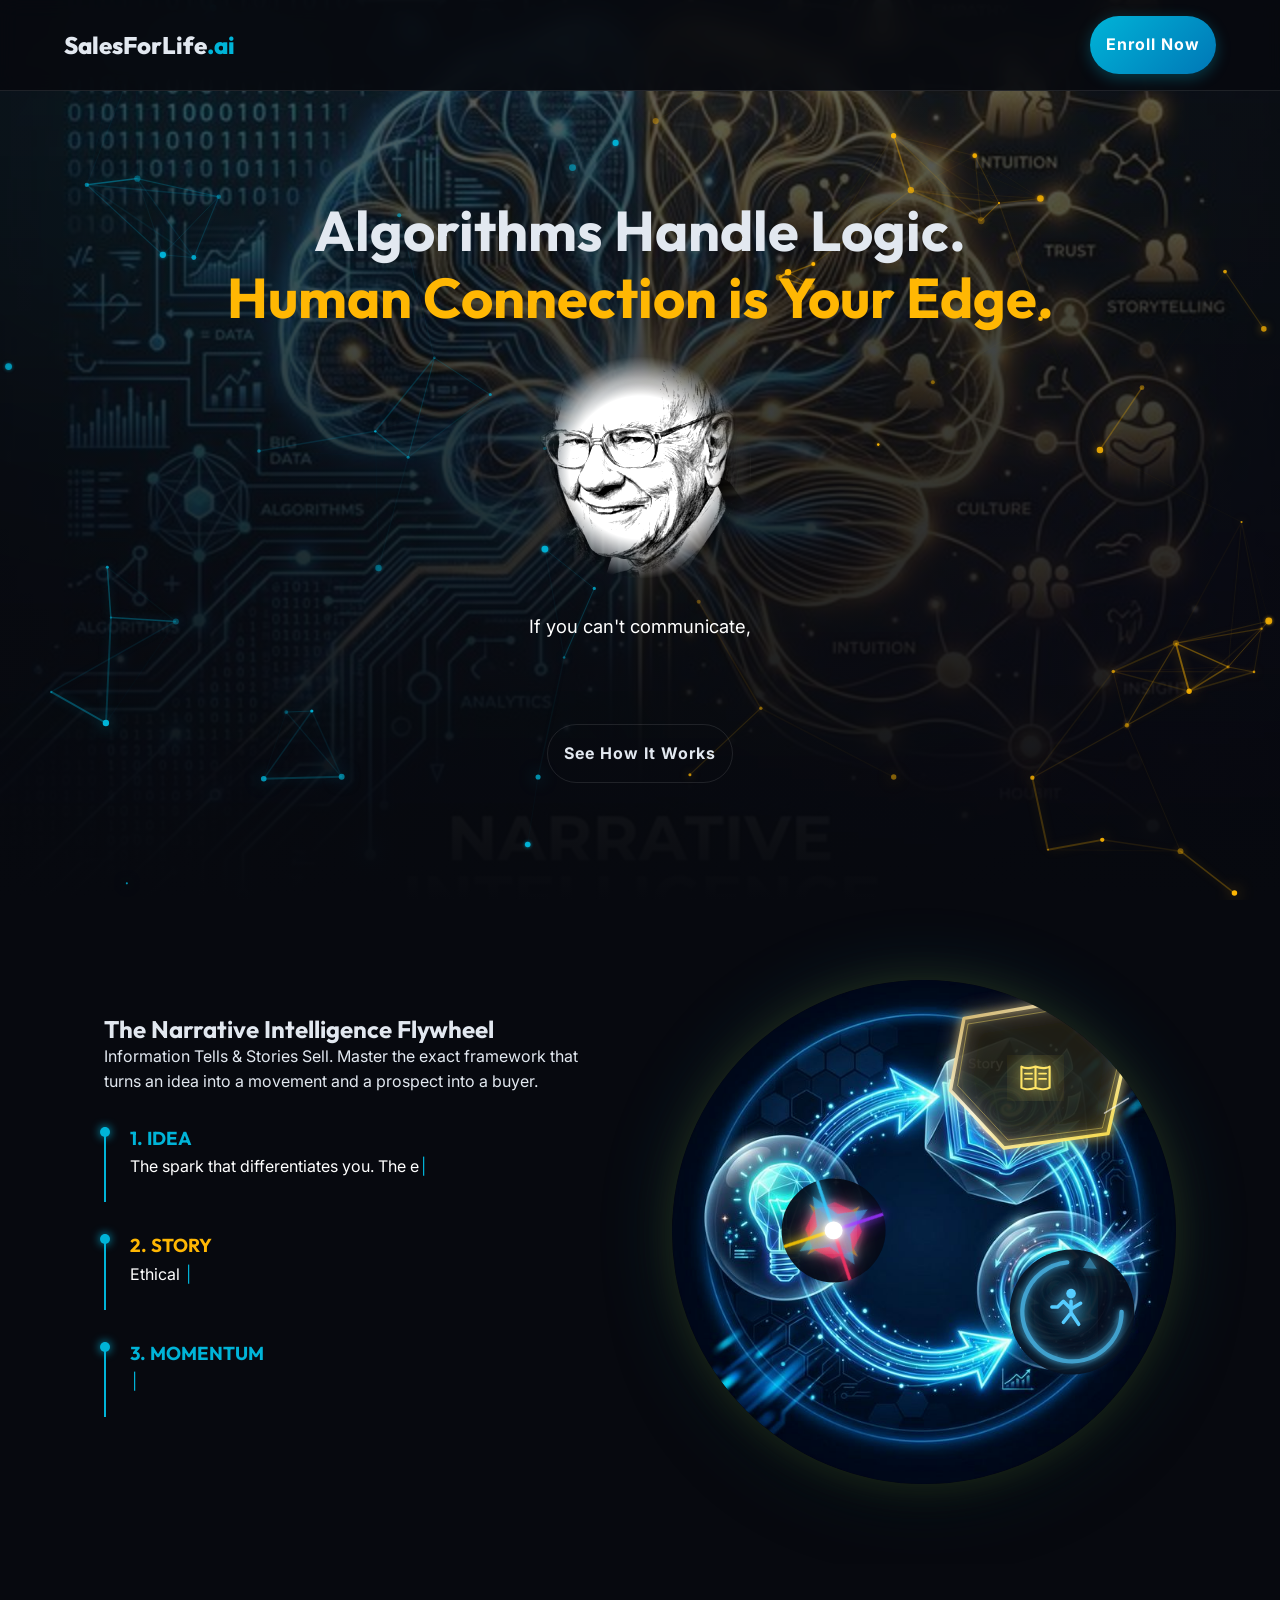
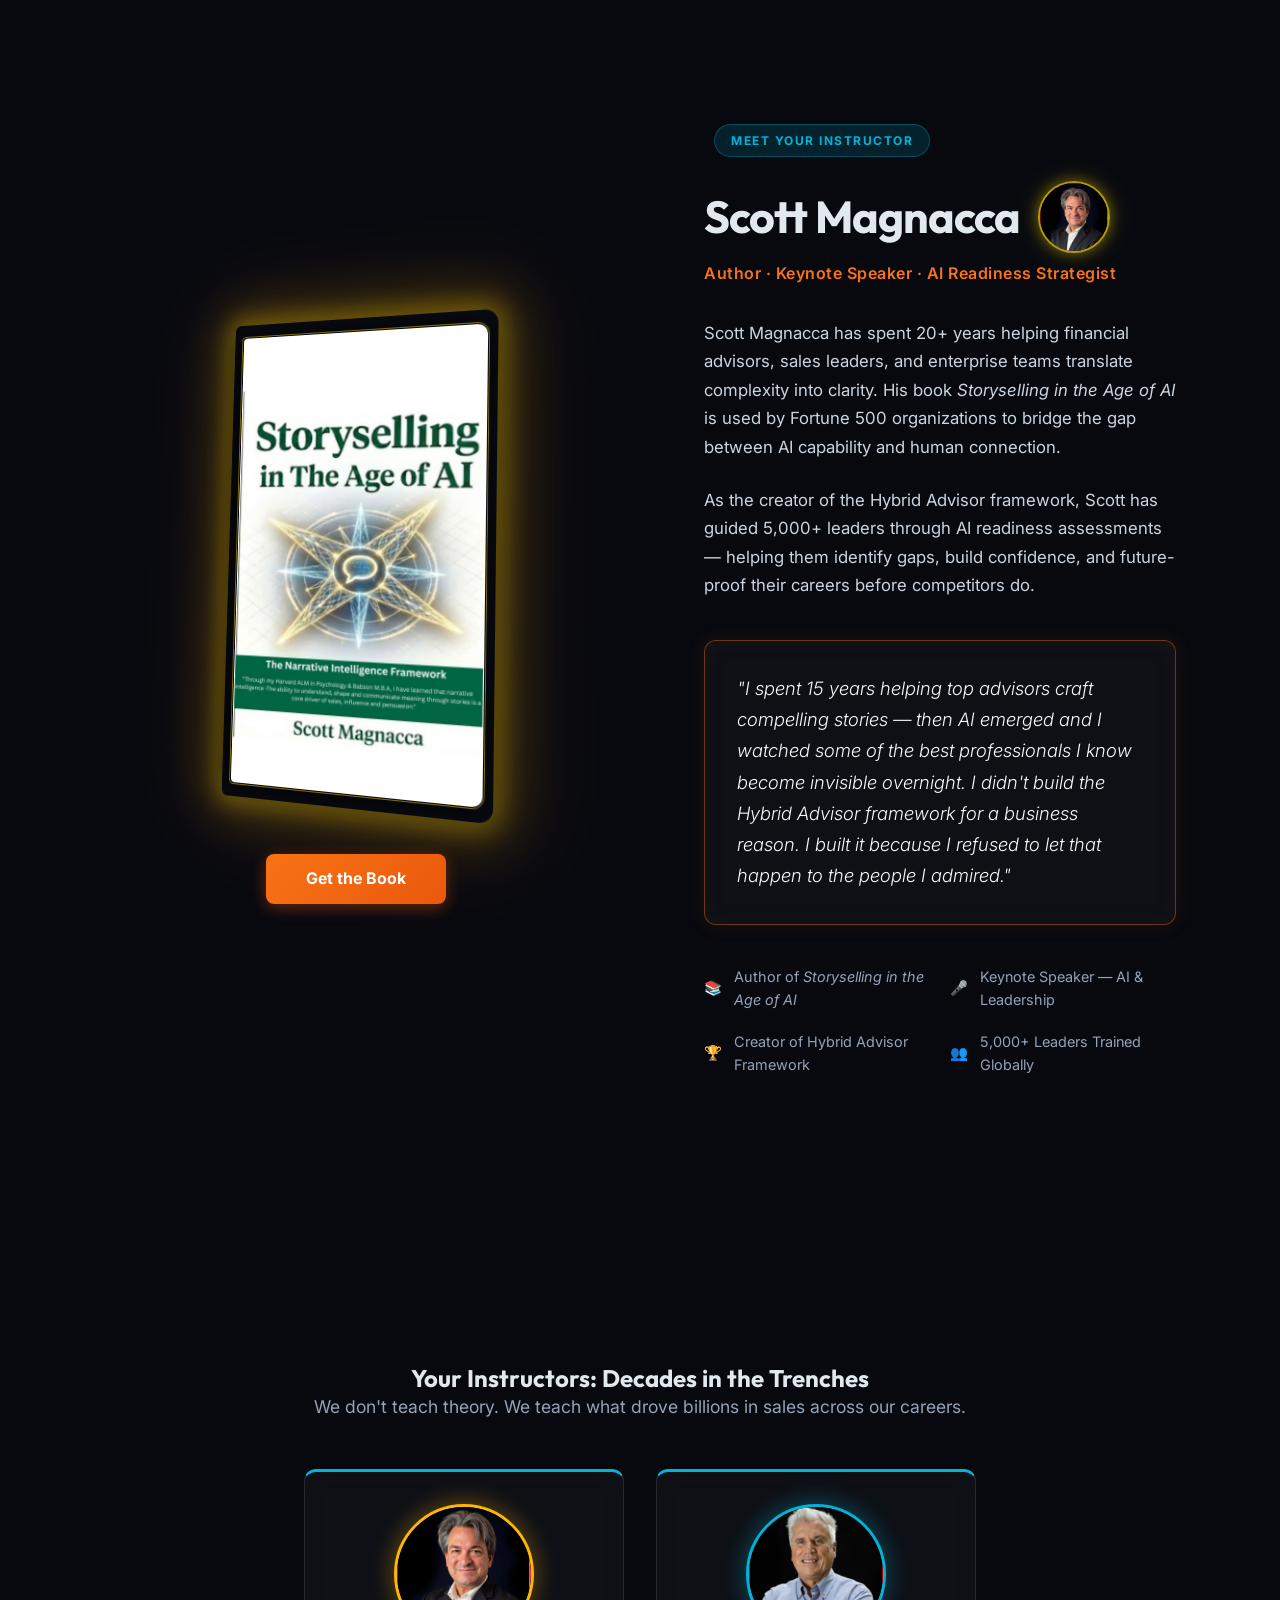
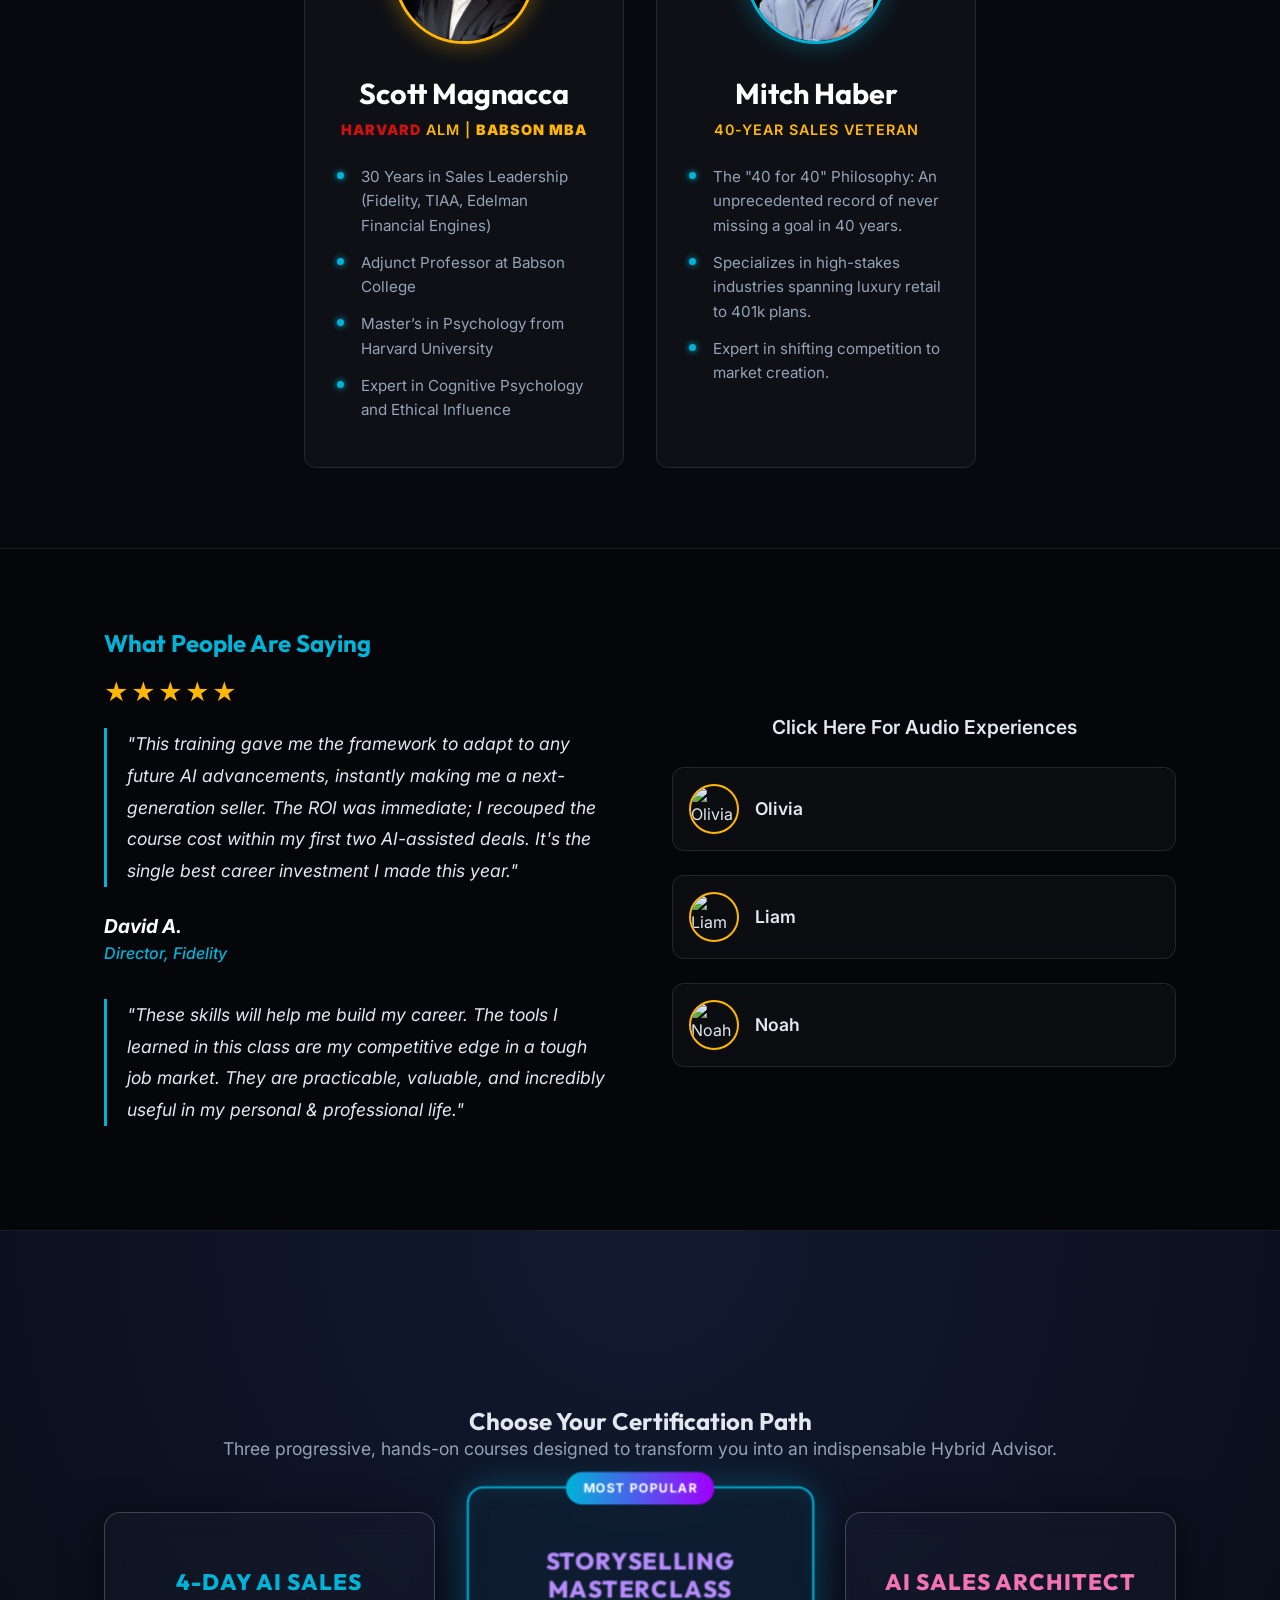
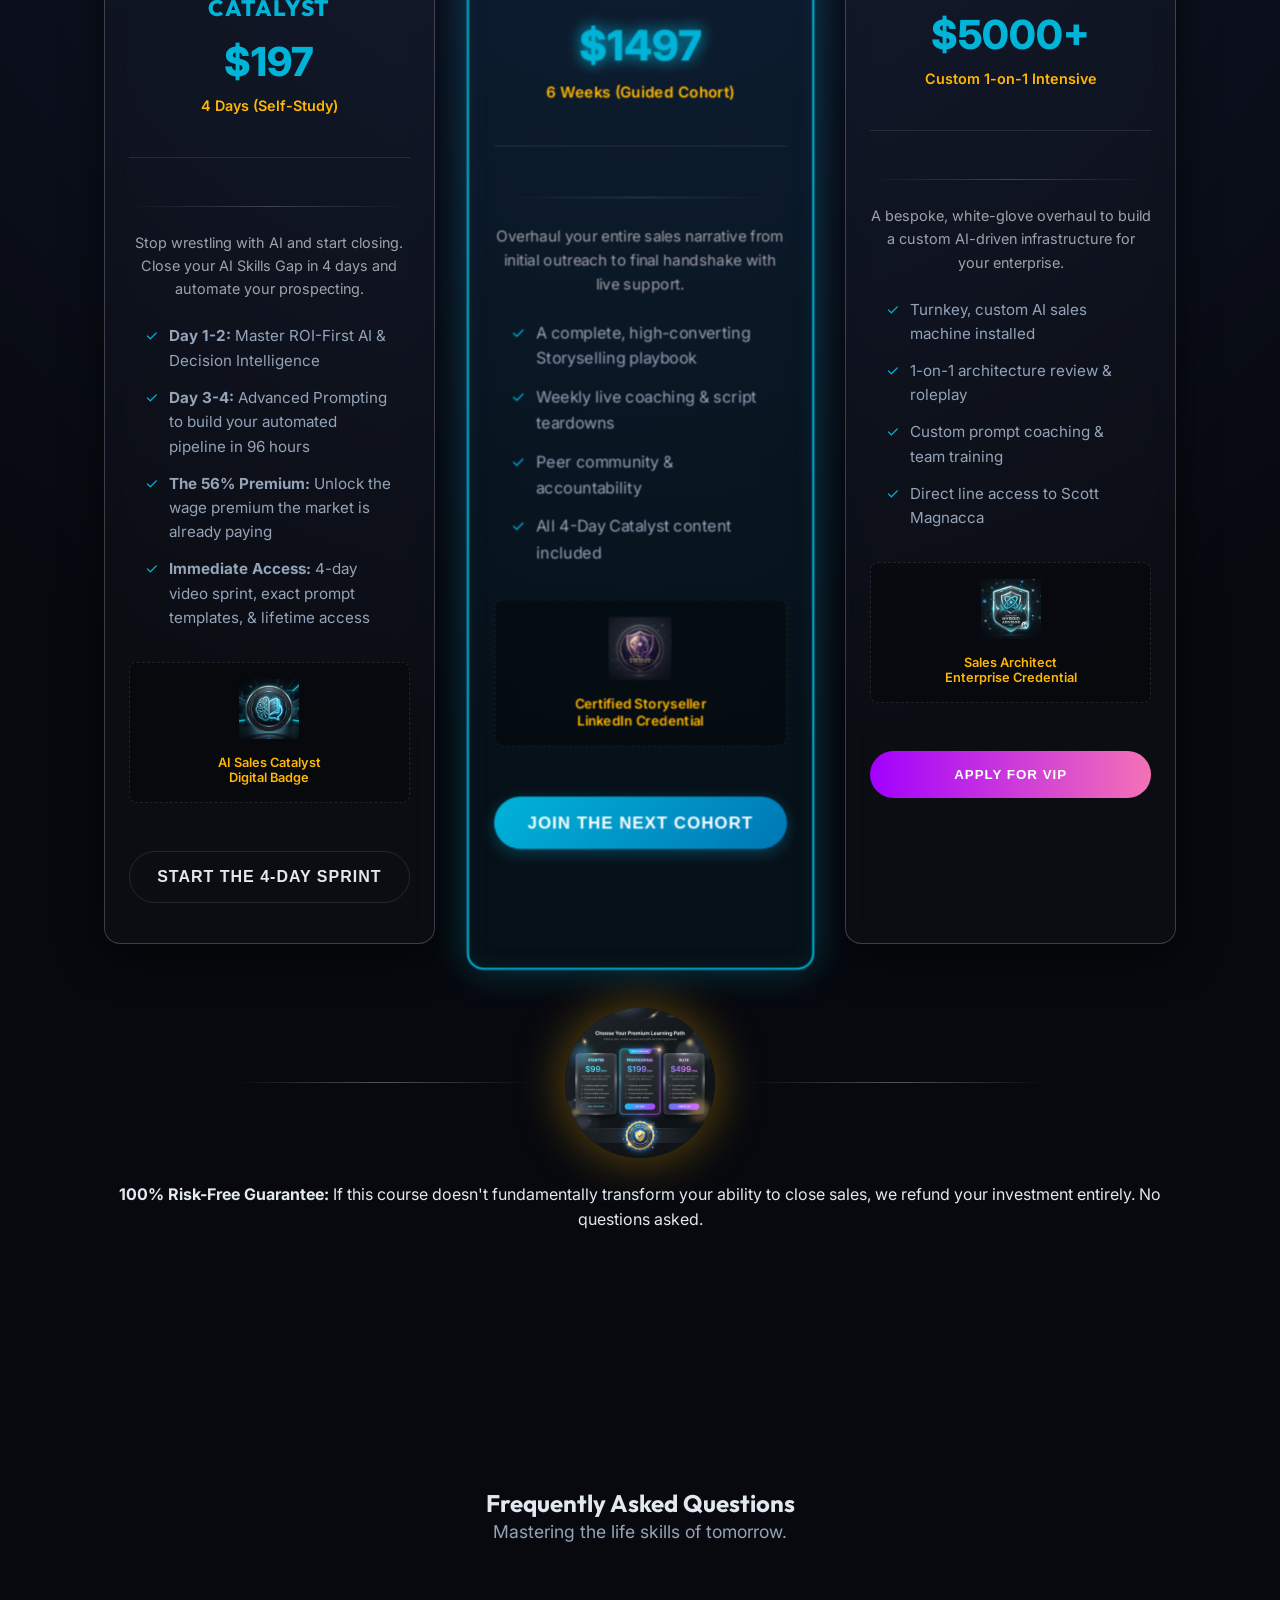
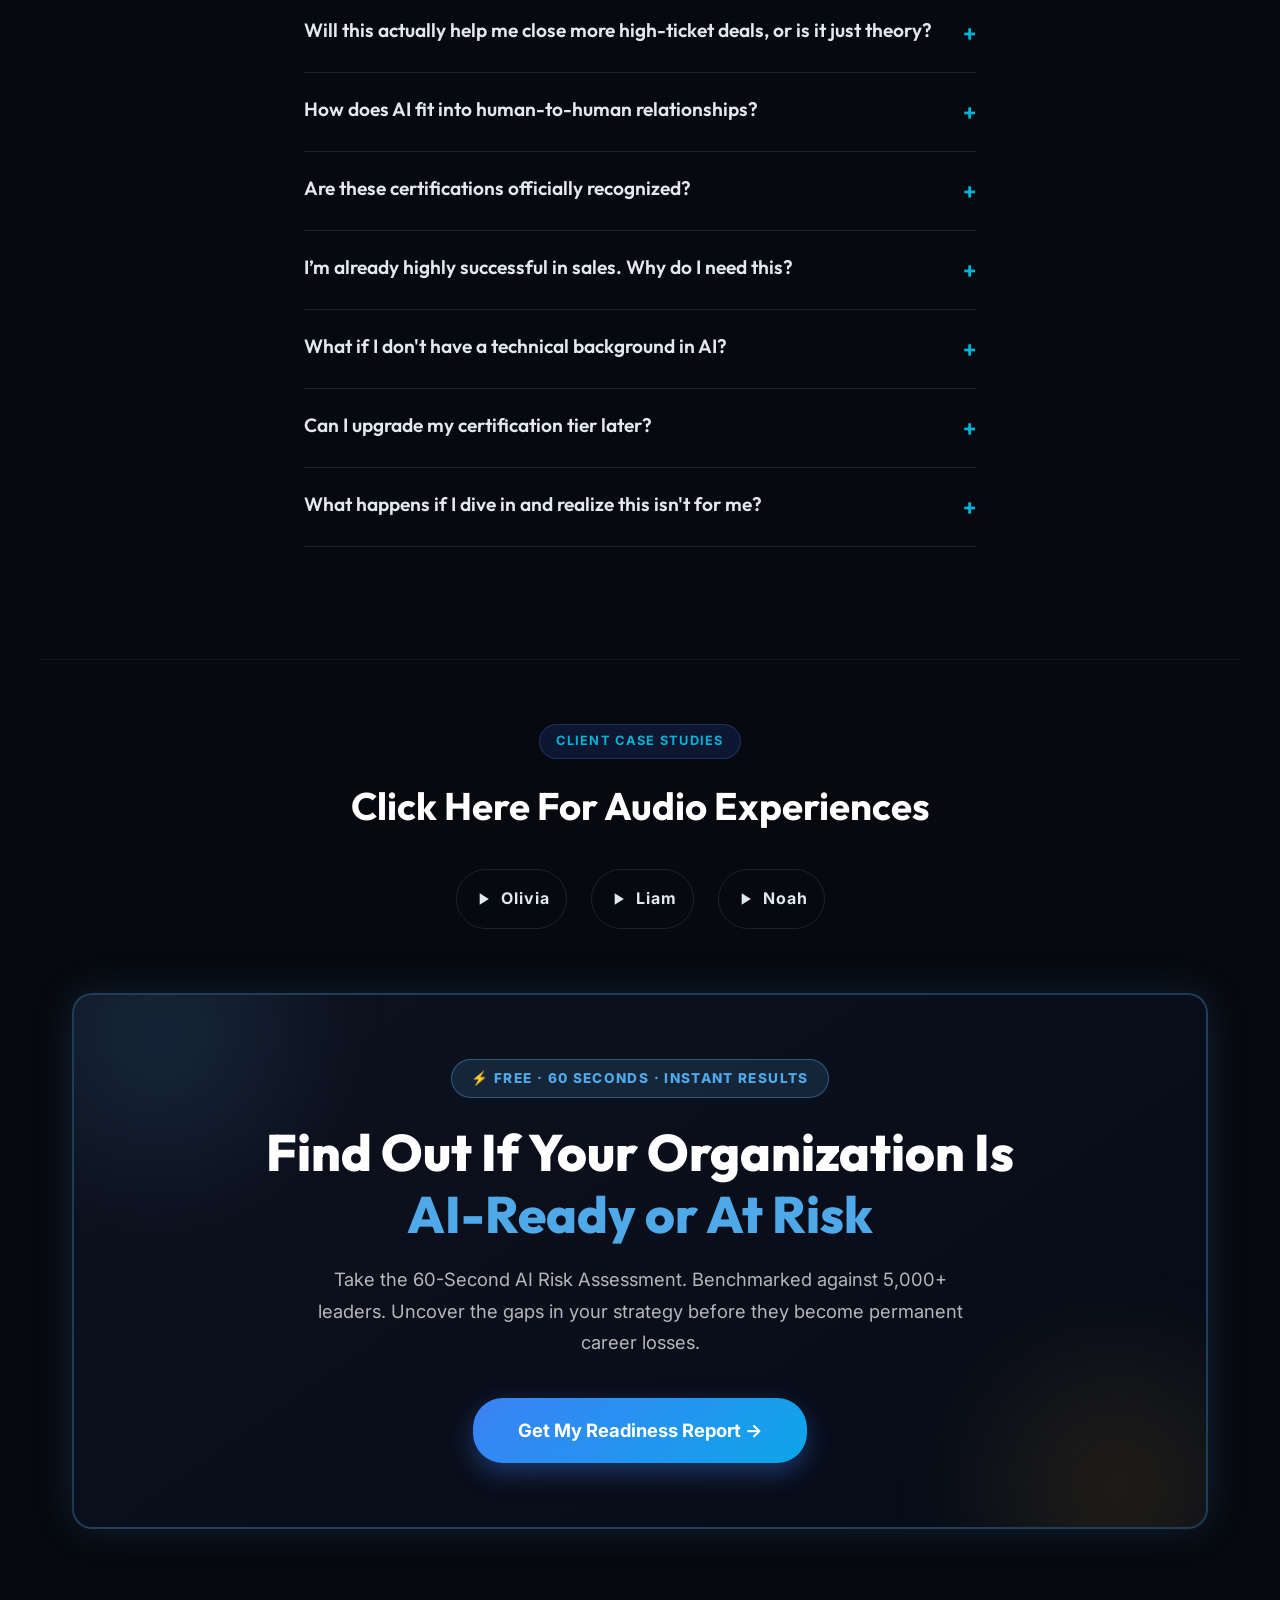
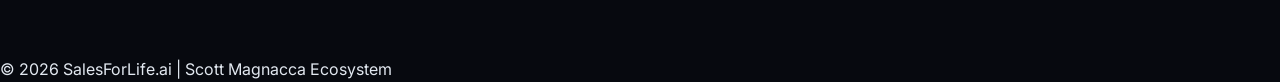
==== index.html @ 189f3737 "Added audio experiences section and quiz CTA" ====
<!DOCTYPE html>
<html lang="en">
<head>
    <meta charset="UTF-8">
    <meta name="viewport" content="width=device-width, initial-scale=1.0">
    <title>SalesForLife.ai | Master Narrative Intelligence</title>
    <meta name="description" content="Stop losing prospects to the 'Data Dump.' Use Storyselling and our Narrative Intelligence Framework to bypass skepticism and trigger an automatic 'Yes'.">
    <link rel="preconnect" href="https://fonts.googleapis.com">
    <link rel="preconnect" href="https://fonts.gstatic.com" crossorigin>
    <link href="https://fonts.googleapis.com/css2?family=Inter:wght@300;400;500;600&family=Outfit:wght@400;600;800&display=swap" rel="stylesheet">
    <link rel="stylesheet" href="styles.css">
    <script src="script.js" defer></script>
</head>
<body>

    <!-- Ambient Animated Background Effects -->
    <div class="bg-effects">
        <div class="glow-orb orb-1"></div>
        <div class="glow-orb orb-2"></div>
        <div class="glow-orb orb-3"></div>
    </div>

    <nav class="navbar">
        <div class="logo">SalesForLife<span>.ai</span></div>
        <a href="#pathways" class="btn-primary oval">Enroll Now</a>
    </nav>

    <!-- SECTION 1: WHY THIS MATTERS TO YOU NOW -->
    <header class="hero section-reveal" id="why-now">
        <div class="hero-bg">
            <img src="assets/hero.png" alt="Data vs Human Connection">
            <canvas id="hero-network-canvas" style="position: absolute; top:0; left:0; width:100%; height:100%; z-index: 1; pointer-events: none;"></canvas>
            <div class="overlay"></div>
        </div>
        <div class="hero-content">
            <h1>Algorithms Handle Logic.<br><span class="highlight">Human Connection is Your Edge.</span></h1>
            
            <div class="buffett-container">
                <img src="assets/buffett1.png" class="buffett-sketch" alt="Warren Buffett Sketch 1">
                <img src="assets/buffett2.png" class="buffett-sketch" alt="Warren Buffett Sketch 2">
                <img src="assets/buffett3.png" class="buffett-sketch" alt="Warren Buffett Sketch 3">
            </div>

            <p id="hero-quote" style="color: #ffffff; min-height: 48px; font-size: 1.15rem; margin-bottom: 1rem; line-height: 1.6;"></p>
            <p class="quote-author" id="hero-author" style="color: var(--accent-blue); min-height: 24px; font-weight: 600;"></p>
            <a href="#transformation" class="btn-secondary oval">See How It Works</a>
        </div>
    </header>

    <!-- SECTION 2: HOW IT TRANSFORMS YOUR LIFE -->
    <section id="transformation" class="transformation section-reveal">
        <div class="container split">
            <div class="text-content">
                <h2>The Narrative Intelligence Flywheel</h2>
                <p>Information Tells & Stories Sell. Master the exact framework that turns an idea into a movement and a prospect into a buyer.</p>
                <div class="flywheel-steps">
                    <div class="step">
                        <h3 style="color: var(--accent-blue);">1. IDEA</h3>
                        <p class="typewriter-text" data-text="The spark that differentiates you. The emotional bridge between you and the market." style="color: #fff; min-height: 48px;"></p>
                    </div>
                    <div class="step">
                        <h3 style="color: var(--accent-gold);">2. STORY</h3>
                        <p class="typewriter-text" data-text="Ethical influence and storyselling. This is where psychology meets conversion." style="color: #fff; min-height: 48px;"></p>
                    </div>
                    <div class="step">
                        <h3 style="color: var(--accent-blue);">3. MOMENTUM</h3>
                        <p class="typewriter-text" data-text="The compounding effect. AI accelerates your learning to scale across your organization." style="color: #fff; min-height: 48px;"></p>
                    </div>
                </div>
            </div>
            <div class="image-content">
                <!-- Animated flywheel: gold shimmer + slow clockwise rotation -->
                <div class="flywheel-wrap">
                  <div class="flywheel-spin">
                    <img src="assets/flywheel.png" alt="The Flywheel Concept">
                    <svg class="flywheel-svg-overlay"
                         viewBox="0 0 630 630"
                         xmlns="http://www.w3.org/2000/svg">
                      <defs>
                        <filter id="fwGlowSoft" x="-50%" y="-50%" width="200%" height="200%">
                          <feGaussianBlur in="SourceGraphic" stdDeviation="5"  result="b1"/>
                          <feGaussianBlur in="SourceGraphic" stdDeviation="12" result="b2"/>
                          <feMerge><feMergeNode in="b2"/><feMergeNode in="b1"/><feMergeNode in="SourceGraphic"/></feMerge>
                        </filter>
                        <filter id="fwGlowHard" x="-80%" y="-80%" width="260%" height="260%">
                          <feGaussianBlur in="SourceGraphic" stdDeviation="3"  result="b1"/>
                          <feGaussianBlur in="SourceGraphic" stdDeviation="9"  result="b2"/>
                          <feGaussianBlur in="SourceGraphic" stdDeviation="18" result="b3"/>
                          <feMerge><feMergeNode in="b3"/><feMergeNode in="b2"/><feMergeNode in="b1"/><feMergeNode in="SourceGraphic"/></feMerge>
                        </filter>
                        <linearGradient id="fwGold" gradientUnits="userSpaceOnUse"
                                        x1="0" y1="315" x2="630" y2="315">
                          <stop offset="0%"   stop-color="#b8860b"/>
                          <stop offset="35%"  stop-color="#ffd700"/>
                          <stop offset="65%"  stop-color="#fff8dc"/>
                          <stop offset="100%" stop-color="#b8860b"/>
                          <animateTransform attributeName="gradientTransform"
                            type="rotate" from="0 315 315" to="360 315 315"
                            dur="4s" repeatCount="indefinite"/>
                        </linearGradient>
                        <filter id="fwBlueGlow" x="-60%" y="-60%" width="220%" height="220%">
                          <feGaussianBlur in="SourceGraphic" stdDeviation="4"  result="b1"/>
                          <feGaussianBlur in="SourceGraphic" stdDeviation="10" result="b2"/>
                          <feMerge><feMergeNode in="b2"/><feMergeNode in="b1"/><feMergeNode in="SourceGraphic"/></feMerge>
                        </filter>
                      </defs>

                      <!-- BLOCK EXISTING LIGHTBULB -->
                      <circle cx="202" cy="313" r="65" fill="#060b18" opacity="0.95"/>
                      
                      <!-- MULTI COLORED RADIATING STARBURST -->
                      <g transform="translate(202, 313)">
                        <g filter="url(#fwGlowSoft)">
                          <animateTransform attributeName="transform" type="rotate" from="0" to="360" dur="20s" repeatCount="indefinite"/>
                          <!-- Core burst -->
                          <polygon points="0,-45 10,-10 45,0 10,10 0,45 -10,10 -45,0 -10,-10" fill="url(#fwGold)" opacity="0.8"/>
                          <polygon points="0,-35 25,-25 35,0 25,25 0,35 -25,25 -35,0 -25,-25" fill="#ff3366" opacity="0.6"/>
                          <polygon points="0,-50 15,-15 50,0 15,15 0,50 -15,15 -50,0 -15,-15" fill="#33ccff" opacity="0.5">
                              <animateTransform attributeName="transform" type="rotate" from="360" to="0" dur="12s" repeatCount="indefinite"/>
                          </polygon>
                        </g>
                        <!-- Radiating Rays -->
                        <g opacity="0.9">
                          <animateTransform attributeName="transform" type="rotate" from="360" to="0" dur="15s" repeatCount="indefinite"/>
                          <line x1="0" y1="0" x2="0" y2="-65" stroke="#ff3366" stroke-width="4" filter="url(#fwGlowSoft)"/>
                          <line x1="0" y1="0" x2="46" y2="-46" stroke="#33ccff" stroke-width="4" filter="url(#fwGlowSoft)"/>
                          <line x1="0" y1="0" x2="65" y2="0" stroke="#ffcc00" stroke-width="4" filter="url(#fwGlowSoft)"/>
                          <line x1="0" y1="0" x2="46" y2="46" stroke="#9933ff" stroke-width="4" filter="url(#fwGlowSoft)"/>
                          <line x1="0" y1="0" x2="0" y2="65" stroke="#33ff99" stroke-width="4" filter="url(#fwGlowSoft)"/>
                          <line x1="0" y1="0" x2="-46" y2="46" stroke="#ff3366" stroke-width="4" filter="url(#fwGlowSoft)"/>
                          <line x1="0" y1="0" x2="-65" y2="0" stroke="#33ccff" stroke-width="4" filter="url(#fwGlowSoft)"/>
                          <line x1="0" y1="0" x2="-46" y2="-46" stroke="#ffcc00" stroke-width="4" filter="url(#fwGlowSoft)"/>
                        </g>
                        <circle cx="0" cy="0" r="10" fill="#ffffff" filter="url(#fwGlowHard)">
                          <animate attributeName="r" values="8;13;8" dur="2s" repeatCount="indefinite"/>
                        </circle>
                      </g>

                      <!-- STORY BOOK BORDER: crystal polygon top-right -->
                      <!-- Dark fill to cover STORY text from underlying PNG -->
                      <polygon points="365,48 500,25 568,90 545,192 415,210 348,138"
                               fill="#060b18" opacity="0.90"/>
                      <polygon points="365,48 500,25 568,90 545,192 415,210 348,138"
                               fill="rgba(255,200,0,0.04)"
                               stroke="url(#fwGold)" stroke-width="3" stroke-linejoin="round"
                               filter="url(#fwGlowSoft)">
                        <animate attributeName="opacity"      values="0.5;1;0.5"  dur="4s" repeatCount="indefinite" begin="0.8s"/>
                        <animate attributeName="stroke-width" values="2;4.5;2"    dur="4s" repeatCount="indefinite" begin="0.8s"/>
                      </polygon>
                      
                      <!-- SVG OPEN BOOK IN STORY NODE -->
                      <g transform="translate(428, 95) scale(2.2)" filter="url(#fwGlowSoft)">
                          <path d="M4 6 L4 18 C4 18 7 20 12 18 L12 6 C12 6 7 8 4 6 Z M12 6 L12 18 C12 18 17 20 20 18 L20 6 C20 6 17 8 12 6 Z" fill="none" stroke="#ffe566" stroke-width="1.2" stroke-linecap="round" stroke-linejoin="round"/>
                          <line x1="6" y1="10" x2="10" y2="10" stroke="#ffe566" stroke-width="1" stroke-linecap="round"/>
                          <line x1="6" y1="13" x2="10" y2="13" stroke="#ffe566" stroke-width="1" stroke-linecap="round"/>
                          <line x1="14" y1="10" x2="18" y2="10" stroke="#ffe566" stroke-width="1" stroke-linecap="round"/>
                          <line x1="14" y1="13" x2="18" y2="13" stroke="#ffe566" stroke-width="1" stroke-linecap="round"/>
                      </g>
                      <polygon points="370,55 495,35 560,95 538,185 420,200 357,132"
                               fill="none" stroke="#ffe566" stroke-width="1" opacity="0.5">
                        <animate attributeName="opacity" values="0.2;0.7;0.2" dur="3.8s" repeatCount="indefinite"/>
                      </polygon>
                      <polygon points="365,48 500,25 568,90 545,192 415,210 348,138"
                               fill="none" stroke="white" stroke-width="2"
                               stroke-dasharray="35 700" stroke-linecap="round" opacity="0.6">
                        <animateTransform attributeName="transform"
                          type="rotate" from="0 458 118" to="360 458 118"
                          dur="6s" repeatCount="indefinite"/>
                      </polygon>

                      <!-- MOMENTUM — single clockwise arc building over 3s -->
                      <!-- Cover existing 3 blue arrows on PNG -->
                      <circle cx="500" cy="415" r="78" fill="#060b18" opacity="0.93"/>
                      
                      <!-- SVG RUNNER -->
                      <g transform="translate(470, 380) scale(2.4)" filter="url(#fwBlueGlow)">
                          <circle cx="12" cy="5" r="2.5" fill="#55ccff" />
                          <path d="M 12 9 L 12 15 L 8 20 M 12 15 L 16 21 M 8 9 L 12 13 L 17 10 M 8 9 L 5 12 L 2 12" fill="none" stroke="#55ccff" stroke-width="1.8" stroke-linecap="round" stroke-linejoin="round"/>
                      </g>
                      <!-- Building arc: 300° clockwise from 3 o'clock, repeats -->
                      <path d="M 562,415 A 62,62 0 1 1 531,361"
                            fill="none" stroke="#4fc3f7" stroke-width="5.5"
                            stroke-linecap="round" stroke-dasharray="325 325"
                            filter="url(#fwBlueGlow)">
                        <animate attributeName="stroke-dashoffset"
                          values="325;0" dur="3s" calcMode="linear" repeatCount="indefinite"/>
                        <animate attributeName="opacity"
                          values="0.8;1;0.8;0" keyTimes="0;0.5;0.9;1"
                          dur="3s" repeatCount="indefinite"/>
                      </path>
                      <!-- Arrowhead at end of arc — appears as arc completes -->
                      <polygon points="531,361 514,360 522,347" fill="#4fc3f7" filter="url(#fwBlueGlow)">
                        <animate attributeName="opacity"
                          values="0;0;0.95;0" keyTimes="0;0.82;0.92;1"
                          dur="3s" repeatCount="indefinite"/>
                      </polygon>
                    </svg>
                  </div>
                </div>
            </div>
        </div>
    </section>

    <!-- FEATURED BOOK / MEET THE CREATOR SECTION -->
    <section id="featured-book" class="featured-book section-reveal" style="background-color: var(--bg-dark); padding: 5rem 0;">
        <div class="container split" style="align-items: center;">
            
            <div class="book-image-container text-center" style="position: relative; max-width: 400px; margin: 0 auto;">
                <!-- 3D Book presentation with gold shimmer glow -->
                <div class="book-3d-scene">
                  <div class="book-3d-wrap">
                    <img src="assets/book.png" alt="Storyselling in the Age of AI Book Cover" class="book-cover-3d">
                  </div>
                </div>
                <a href="#pathways" class="btn-primary" style="position: relative; z-index: 2; background: linear-gradient(135deg, #f97316 0%, #ea580c 100%); border:none; padding: 12px 40px; border-radius: 8px; margin-top: 2rem; display: inline-block; font-weight: bold; box-shadow: 0 4px 15px rgba(234, 88, 12, 0.4);">Get the Book</a>
            </div>
            
            <div class="book-content" style="padding-left: 2rem;">
                <!-- Badge + headshot inline -->
                <div style="display:flex; align-items:center; gap:14px; flex-wrap:wrap;">
                    <span class="badge" style="background: rgba(0, 180, 216, 0.15); color: var(--accent-blue); padding: 6px 16px; border-radius: 20px; font-size: 0.75rem; font-weight: bold; text-transform: uppercase; letter-spacing: 1.5px; border: 1px solid rgba(0, 180, 216, 0.3);">Meet Your Instructor</span>
                </div>
                <!-- Name + headshot inline -->
                <div style="display:flex; align-items:center; gap:18px; margin-top:1.5rem; margin-bottom:0.5rem;">
                    <h2 style="font-size: 2.8rem; margin:0; letter-spacing: -1px;">Scott Magnacca</h2>
                    <img src="assets/scott.png" alt="Scott Magnacca" class="instructor-avatar-md">
                </div>
                <p style="color: #f97316; font-weight: 600; font-size: 1rem; margin-bottom: 2rem; letter-spacing: 0.5px;">Author · Keynote Speaker · AI Readiness Strategist</p>
                
                <p style="font-size: 1.05rem; line-height: 1.7; color: #cbd5e1; margin-bottom: 1.5rem;">Scott Magnacca has spent 20+ years helping financial advisors, sales leaders, and enterprise teams translate complexity into clarity. His book <em>Storyselling in the Age of AI</em> is used by Fortune 500 organizations to bridge the gap between AI capability and human connection.</p>
                <p style="font-size: 1.05rem; line-height: 1.7; color: #cbd5e1; margin-bottom: 2.5rem;">As the creator of the Hybrid Advisor framework, Scott has guided 5,000+ leaders through AI readiness assessments — helping them identify gaps, build confidence, and future-proof their careers before competitors do.</p>
                
                <div class="quote-box glass" style="margin-top: 2rem; border: 1px solid rgba(249, 115, 22, 0.4); box-shadow: inset 0 0 20px rgba(249, 115, 22, 0.05), 0 0 20px rgba(249, 115, 22, 0.1); padding: 2rem; border-radius: 12px; position:relative; overflow:hidden;">
                    <p style="font-style: italic; margin: 0; font-size: 1.15rem; line-height: 1.7; color: #f8fafc; font-weight: 300;">"I spent 15 years helping top advisors craft compelling stories — then AI emerged and I watched some of the best professionals I know become invisible overnight. I didn't build the Hybrid Advisor framework for a business reason. I built it because I refused to let that happen to the people I admired."</p>
                </div>
                
                <div class="instructor-stats" style="display: grid; grid-template-columns: 1fr 1fr; gap: 1.2rem; margin-top: 2.5rem; font-size: 0.9rem; color: #94a3b8;">
                    <div style="display:flex; align-items:center; gap:12px;">📚 <span>Author of <em>Storyselling in the Age of AI</em></span></div>
                    <div style="display:flex; align-items:center; gap:12px;">🎤 <span>Keynote Speaker — AI & Leadership</span></div>
                    <div style="display:flex; align-items:center; gap:12px;">🏆 <span>Creator of Hybrid Advisor Framework</span></div>
                    <div style="display:flex; align-items:center; gap:12px;">👥 <span>5,000+ Leaders Trained Globally</span></div>
                </div>
            </div>
        </div>
    </section>

    <!-- SECTION 3: AUTHORITY & CREDENTIALS -->
    <section id="authority" class="authority section-reveal" style="padding-top: 3rem;">
        <div class="container min-width">
            <h2 class="text-center">Your Instructors: Decades in the Trenches</h2>
            <p class="text-center subheadline">We don't teach theory. We teach what drove billions in sales across our careers.</p>
            <div class="bio-grid">
                <div class="bio-card glass hover-float text-center">
                    <img src="assets/scott.png" alt="Scott Magnacca Headshot" class="bio-photo">
                    <div class="bio-header">
                        <h3 class="text-blue">Scott Magnacca</h3>
                        <p class="credential"><span class="harvard-text">Harvard</span> ALM | <span class="babson-text">Babson MBA</span></p>
                    </div>
                    <ul class="bio-details text-left">
                        <li>30 Years in Sales Leadership (Fidelity, TIAA, Edelman Financial Engines)</li>
                        <li>Adjunct Professor at Babson College</li>
                        <li>Master’s in Psychology from Harvard University</li>
                        <li>Expert in Cognitive Psychology and Ethical Influence</li>
                    </ul>
                </div>
                <div class="bio-card glass hover-float text-center">
                    <img src="assets/mitch.png" alt="Mitch Haber Headshot" class="bio-photo" style="border-color: var(--accent-blue); box-shadow: 0 0 25px rgba(0, 180, 216,0.4);">
                    <div class="bio-header">
                        <h3 class="text-blue">Mitch Haber</h3>
                        <p class="credential">40-Year Sales Veteran</p>
                    </div>
                    <ul class="bio-details text-left">
                        <li>The "40 for 40" Philosophy: An unprecedented record of never missing a goal in 40 years.</li>
                        <li>Specializes in high-stakes industries spanning luxury retail to 401k plans.</li>
                        <li>Expert in shifting competition to market creation.</li>
                    </ul>
                </div>
            </div>
            
        </div>
    </section>

    <!-- SECTION 3.5: TESTIMONIALS & AUDIO PROOF -->
    <section id="testimonials" class="testimonials section-reveal" style="background: rgba(0,0,0,0.3); border-top: 1px solid var(--glass-border); border-bottom: 1px solid var(--glass-border);">
        <div class="container split">
            <div class="testimonial-text">
                <h2 class="text-blue" style="margin-bottom: 1rem;">What People Are Saying</h2>
                <div class="star-rating">★★★★★</div>
                <p class="quote">"This training gave me the framework to adapt to any future AI advancements, instantly making me a next-generation seller. The ROI was immediate; I recouped the course cost within my first two AI-assisted deals. It's the single best career investment I made this year."</p>
                <div class="quote-author">
                    <strong>David A.</strong>
                    <span class="text-muted">Director, Fidelity</span>
                </div>
                <p class="quote" style="margin-top: 2rem;">"These skills will help me build my career. The tools I learned in this class are my competitive edge in a tough job market. They are practicable, valuable, and incredibly useful in my personal & professional life."</p>
            </div>
            <div class="audio-testimonials">
                <p class="text-center text-muted mb-2" style="font-size: 1.2rem; font-weight: 600;">Click Here For Audio Experiences</p>
                <div class="audio-grid">
                    <div class="audio-card glass hover-float">
                        <div class="audio-header">
                            <img src="https://i.pravatar.cc/150?img=5" alt="Olivia" class="avatar">
                            <span class="name">Olivia</span>
                        </div>
                        <div class="audio-player">
                            <audio controls>
                                <source src="#" type="audio/mpeg">
                            </audio>
                        </div>
                    </div>
                    <div class="audio-card glass hover-float">
                        <div class="audio-header">
                            <img src="https://i.pravatar.cc/150?img=11" alt="Liam" class="avatar">
                            <span class="name">Liam</span>
                        </div>
                        <div class="audio-player">
                            <audio controls>
                                <source src="#" type="audio/mpeg">
                            </audio>
                        </div>
                    </div>
                    <div class="audio-card glass hover-float">
                        <div class="audio-header">
                            <img src="https://i.pravatar.cc/150?img=3" alt="Noah" class="avatar">
                            <span class="name">Noah</span>
                        </div>
                        <div class="audio-player">
                            <audio controls>
                                <source src="#" type="audio/mpeg">
                            </audio>
                        </div>
                    </div>
                </div>
            </div>
        </div>
    </section>

    <!-- SECTION 4: THE PROGRESSIVE CURRICULUM -->
    <section id="pathways" class="courses section-reveal pricing-container">
        <div class="container">
            <h2 class="text-center">Choose Your Certification Path</h2>
            <p class="text-center subheadline">Three progressive, hands-on courses designed to transform you into an indispensable Hybrid Advisor.</p>
            
            <div class="cards-grid three-columns">
                
                <!-- LEVEL 1 -->
                <div class="card glass pricing-card hover-float">
                    <div class="card-header text-center pt-2">
                        <h3 class="tier-title text-blue">4-DAY AI SALES CATALYST</h3>
                        <p class="price">$197</p>
                        <p class="format text-muted">4 Days (Self-Study)</p>
                    </div>
                    <div class="card-divider"></div>
                    <div class="card-body">
                        <p class="text-center text-sm mb-2">Stop wrestling with AI and start closing. Close your AI Skills Gap in 4 days and automate your prospecting.</p>
                        <ul class="outcomes">
                            <li><strong>Day 1-2:</strong> Master ROI-First AI & Decision Intelligence</li>
                            <li><strong>Day 3-4:</strong> Advanced Prompting to build your automated pipeline in 96 hours</li>
                            <li><strong>The 56% Premium:</strong> Unlock the wage premium the market is already paying</li>
                            <li><strong>Immediate Access:</strong> 4-day video sprint, exact prompt templates, & lifetime access</li>
                        </ul>
                        <div class="cert-box text-center">
                            <img src="assets/badge_narrative.png" class="mini-cert shine-effect" alt="Catalyst Certification">
                            <p>AI Sales Catalyst<br>Digital Badge</p>
                        </div>
                        <button class="btn-secondary enroll-btn full-width oval" data-course="4-Day Catalyst" data-price="197">START THE 4-DAY SPRINT</button>
                    </div>
                </div>

                <!-- LEVEL 2 (FEATURED GLOW) -->
                <div class="card glass pricing-card featured-glow hover-float">
                    <div class="most-popular-badge">MOST POPULAR</div>
                    <div class="card-header text-center pt-2">
                        <h3 class="tier-title text-purple">STORYSELLING MASTERCLASS</h3>
                        <p class="price text-glow">$1497</p>
                        <p class="format text-muted">6 Weeks (Guided Cohort)</p>
                    </div>
                    <div class="card-divider"></div>
                    <div class="card-body">
                        <p class="text-center text-sm mb-2">Overhaul your entire sales narrative from initial outreach to final handshake with live support.</p>
                        <ul class="outcomes">
                            <li>A complete, high-converting Storyselling playbook</li>
                            <li>Weekly live coaching & script teardowns</li>
                            <li>Peer community & accountability</li>
                            <li>All 4-Day Catalyst content included</li>
                        </ul>
                        <div class="cert-box text-center">
                            <img src="assets/badge_storyselling.png" class="mini-cert shine-effect" alt="Storyselling Certification">
                            <p>Certified Storyseller<br>LinkedIn Credential</p>
                        </div>
                        <button class="btn-primary enroll-btn full-width oval" data-course="Storyselling Masterclass" data-price="1497">JOIN THE NEXT COHORT</button>
                    </div>
                </div>

                <!-- LEVEL 3 -->
                <div class="card glass pricing-card hover-float">
                    <div class="card-header text-center pt-2">
                        <h3 class="tier-title text-pink">AI SALES ARCHITECT</h3>
                        <p class="price">$5000+</p>
                        <p class="format text-muted">Custom 1-on-1 Intensive</p>
                    </div>
                    <div class="card-divider"></div>
                    <div class="card-body">
                        <p class="text-center text-sm mb-2">A bespoke, white-glove overhaul to build a custom AI-driven infrastructure for your enterprise.</p>
                        <ul class="outcomes">
                            <li>Turnkey, custom AI sales machine installed</li>
                            <li>1-on-1 architecture review & roleplay</li>
                            <li>Custom prompt coaching & team training</li>
                            <li>Direct line access to Scott Magnacca</li>
                        </ul>
                        <div class="cert-box text-center">
                            <img src="assets/badge_hybrid.png" class="mini-cert shine-effect" alt="Architect Certification">
                            <p>Sales Architect<br>Enterprise Credential</p>
                        </div>
                        <button class="btn-purple enroll-btn full-width oval" data-course="Sales Architect VIP" data-price="5000">APPLY FOR VIP</button>
                    </div>
                </div>
            </div>

            <div class="guarantee-seal-wrapper text-center">
                <div class="horizontal-line"></div>
                <img src="assets/courses.png" class="mega-seal" alt="Money Back Guarantee Seal">
                <div class="horizontal-line"></div>
            </div>
            <p class="text-center mt-2 text-muted"><strong>100% Risk-Free Guarantee:</strong> If this course doesn't fundamentally transform your ability to close sales, we refund your investment entirely. No questions asked.</p>
        </div>
    </section>

    <!-- SECTION 5: FAQ -->
    <section id="faq" class="faq section-reveal">
        <div class="container min-width">
            <h2 class="text-center">Frequently Asked Questions</h2>
            <p class="text-center subheadline" style="margin-bottom: 3rem;">Mastering the life skills of tomorrow.</p>
            <div class="accordion">
                
                <div class="accordion-item">
                    <button class="accordion-header">Will this actually help me close more high-ticket deals, or is it just theory?</button>
                    <div class="accordion-content">
                        <p>This is not academic theory—these are the exact battle-tested frameworks that drove billions in real-world sales. Storyselling and deep relationship-building are the ultimate life skills. When you combine our Narrative Intelligence framework with AI, you stop "pitching" and start connecting, which directly translates into skyrocketing your income and career trajectory.</p>
                    </div>
                </div>
                
                <div class="accordion-item">
                    <button class="accordion-header">How does AI fit into human-to-human relationships?</button>
                    <div class="accordion-content">
                        <p>AI doesn't replace the relationship; it drastically scales your ability to build them. We teach you how to leverage AI to handle the heavy lifting and data analysis, freeing you up to focus purely on human connection and emotional intelligence. Mastering both of these life skills prepares you to capitalize on the exact opportunities your competitors are missing.</p>
                    </div>
                </div>
                
                <div class="accordion-item">
                    <button class="accordion-header">Are these certifications officially recognized?</button>
                    <div class="accordion-content">
                        <p>Yes. Earning your digital credential proves to the marketplace that you have mastered the dual life skills of storytelling and modern AI integration. Displaying this badge on your LinkedIn instantly separates you from legacy sellers, positioning you for elite career advancement and high-net-worth client acquisition.</p>
                    </div>
                </div>
                
                <div class="accordion-item">
                    <button class="accordion-header">I’m already highly successful in sales. Why do I need this?</button>
                    <div class="accordion-content">
                        <p>Because the market is shifting radically. What worked five years ago will not work tomorrow against AI-augmented competitors. Elevating your narrative intelligence isn't just a sales tactic—it is a foundational career-protection strategy. Cultivating these life skills guarantees you remain the indispensable, trusted advisor that wealthy clients consistently seek out.</p>
                    </div>
                </div>
                
                <div class="accordion-item">
                    <button class="accordion-header">What if I don't have a technical background in AI?</button>
                    <div class="accordion-content">
                        <p>You don't need one. We demystify the technology entirely. The true power of this curriculum lies in mastering human-centric life skills—communication, empathy, and influence. AI is simply the backdrop we use to accelerate and amplify your natural ability to connect with buyers.</p>
                    </div>
                </div>
                
                <div class="accordion-item">
                    <button class="accordion-header">Can I upgrade my certification tier later?</button>
                    <div class="accordion-content">
                        <p>Absolutely. We encourage lifelong learning. Many professionals start with the foundational Narrative Playbook to hone their core communication skills, and seamlessly upgrade to our live Hybrid Advisor Mastermind when they are ready to drastically scale their income and master live 1-on-1 strategy.</p>
                    </div>
                </div>
                
                <div class="accordion-item">
                    <button class="accordion-header">What happens if I dive in and realize this isn't for me?</button>
                    <div class="accordion-content">
                        <p>We stand fully behind our curriculum with a 100% Risk-Free Guarantee. We know that mastering Storyselling and AI are critical life skills that will dramatically boost your career path. If you do the work and don't see a fundamental transformation in your ability to build relationships and close deals, we refund your investment immediately.</p>
                    </div>
                </div>

            </div>
        </div>
    </section>

    <!-- AUDIO EXPERIENCES SECTION -->
    <section class="container" style="padding: 4rem 2rem 2rem; text-align: center; border-top: 1px solid rgba(255,255,255,0.05); margin-top: 2rem;">
        <div class="section-badge" style="display:inline-block; background:rgba(59,110,246,0.15); color:var(--accent-blue); padding:0.4rem 1rem; border-radius:20px; font-weight:700; font-size:0.8rem; letter-spacing:0.1em; margin-bottom:1.5rem; border:1px solid rgba(59,110,246,0.3);">
            CLIENT CASE STUDIES
        </div>
        <h2 style="margin-bottom: 2.5rem; color: #fff; font-family: 'Outfit', sans-serif; font-size: clamp(2rem, 3vw, 2.5rem); font-weight: 700;">Click Here For Audio Experiences</h2>
        <div style="display: flex; gap: 1.5rem; justify-content: center; flex-wrap: wrap;">
            <a href="#" class="btn-secondary oval" style="display:flex; align-items:center; gap:0.5rem; padding: 1rem 2.5rem;">
                <svg width="20" height="20" viewBox="0 0 24 24" fill="currentColor"><path d="M8 5v14l11-7z"/></svg> Olivia
            </a>
            <a href="#" class="btn-secondary oval" style="display:flex; align-items:center; gap:0.5rem; padding: 1rem 2.5rem;">
                <svg width="20" height="20" viewBox="0 0 24 24" fill="currentColor"><path d="M8 5v14l11-7z"/></svg> Liam
            </a>
            <a href="#" class="btn-secondary oval" style="display:flex; align-items:center; gap:0.5rem; padding: 1rem 2.5rem;">
                <svg width="20" height="20" viewBox="0 0 24 24" fill="currentColor"><path d="M8 5v14l11-7z"/></svg> Noah
            </a>
        </div>
    </section>

    <!-- EYE-CATCHING QUIZ CTA -->
    <section class="container" style="padding: 2rem 2rem 8rem; text-align: center;">
        <div style="background: linear-gradient(145deg, #0e121e 0%, #060b18 100%); border: 2px solid rgba(79,168,232,0.3); border-radius: 20px; padding: 4rem 2rem; position: relative; overflow: hidden; box-shadow: 0 0 40px rgba(79,168,232,0.15);">
            <!-- Ambient glowing orbs inside CTA -->
            <div style="position:absolute; top:-30%; left:-10%; width:400px; height:400px; background:radial-gradient(circle, rgba(79,168,232,0.15), transparent 70%); border-radius:50%; filter:blur(30px); pointer-events:none;"></div>
            <div style="position:absolute; bottom:-30%; right:-10%; width:400px; height:400px; background:radial-gradient(circle, rgba(230,168,23,0.12), transparent 70%); border-radius:50%; filter:blur(30px); pointer-events:none;"></div>
            
            <div style="position:relative; z-index:2;">
                <div style="display:inline-block; background:rgba(79,168,232,0.15); color:#4fa8e8; padding:0.5rem 1.2rem; border-radius:20px; font-weight:800; font-size:0.85rem; letter-spacing:0.1em; margin-bottom:1.5rem; border:1px solid rgba(79,168,232,0.4);">⚡ FREE · 60 SECONDS · INSTANT RESULTS</div>
                <h2 style="font-family: 'Outfit', sans-serif; font-size: clamp(2.2rem, 4vw, 3.2rem); font-weight: 800; color: #fff; margin-bottom: 1.2rem; line-height: 1.2;">Find Out If Your Organization Is <br><span style="color:#4fa8e8;">AI-Ready or At Risk</span></h2>
                <p style="color: rgba(255,255,255,0.7); font-size: 1.15rem; max-width: 650px; margin: 0 auto 2.5rem; line-height: 1.7;">Take the 60-Second AI Risk Assessment. Benchmarked against 5,000+ leaders. Uncover the gaps in your strategy before they become permanent career losses.</p>
                
                <a href="https://60-second-ai-quiz.netlify.app/" target="_blank" style="display:inline-block; background:linear-gradient(135deg, #3b82f6, #0ea5e9); color:#fff; font-size:1.15rem; font-weight:700; padding:1.1rem 2.8rem; border-radius:30px; text-decoration:none; box-shadow:0 10px 25px rgba(59,130,246,0.35); transition:transform 0.3s ease, box-shadow 0.3s ease;" onmouseover="this.style.transform='translateY(-3px)'; this.style.boxShadow='0 15px 35px rgba(59,130,246,0.5)';" onmouseout="this.style.transform='translateY(0)'; this.style.boxShadow='0 10px 25px rgba(59,130,246,0.35)';">
                    Get My Readiness Report →
                </a>
            </div>
        </div>
    </section>

    <footer>
        <p>&copy; 2026 SalesForLife.ai | Scott Magnacca Ecosystem</p>
    </footer>

    <!-- PAYMENT MODAL -->
    <div id="checkout-modal" class="modal">
        <div class="modal-content glass">
            <span class="close hide-checkout">&times;</span>
            <h2 id="modal-title">Secure Checkout</h2>
            <p>You are enrolling in: <strong id="modal-course-name">Course Name</strong></p>
            <p class="price-display">Total Payment: <strong id="modal-price">$0</strong></p>
            
            <form id="payment-form">
                <div class="input-group">
                    <label>Full Name</label>
                    <input type="text" required placeholder="John Doe">
                </div>
                <div class="input-group">
                    <label>Email Address</label>
                    <input type="email" required placeholder="john@example.com">
                </div>
                <div class="input-group">
                    <label>Credit Card Number</label>
                    <input type="text" required pattern="[0-9]{16}" placeholder="**** **** **** ****">
                </div>
                <div class="split-group">
                    <div class="input-group">
                        <label>Expiry</label>
                        <input type="text" required placeholder="MM/YY">
                    </div>
                    <div class="input-group">
                        <label>CVC</label>
                        <input type="text" required placeholder="123">
                    </div>
                </div>
                <button type="submit" class="btn-primary full-width oval" id="submit-payment">Complete Enrollment</button>
            </form>
            
            <div id="success-message" class="hidden">
                <h3 class="success-text">Payment Successful!</h3>
                <p>Welcome to SalesForLife. Keep an eye on your email for immediate access instructions.</p>
            </div>
        </div>
    </div>

    <!-- 10% POP-UP -->
    <div id="discount-modal-10" class="modal">
        <div class="modal-content glass discount-glass text-center">
            <span class="close-discount" data-target="discount-modal-10">&times;</span>
            <br>
            <h2 class="text-glow" style="color:var(--accent-gold);">Wait! Here's 10% Off</h2>
            <p style="margin:1rem 0;">We noticed you're exploring the curriculum. Enroll right now and get <strong>10% off</strong> any certification tier by using code <strong>STORY10</strong>.</p>
            <button class="btn-primary oval full-width claim-btn" data-target="discount-modal-10">Claim My 10% Discount</button>
            <p style="font-size: 0.8rem; margin-top:1rem; color:#aaa; cursor:pointer;" class="close-discount" data-target="discount-modal-10">No thanks, I will pay full price.</p>
        </div>
    </div>

    <!-- 20% FINAL POP-UP -->
    <div id="discount-modal-20" class="modal">
        <div class="modal-content glass discount-glass text-center" style="border-color:#f472b6;">
            <span class="close-discount" data-target="discount-modal-20">&times;</span>
            <br>
            <h2 class="text-glow" style="color:#f472b6;">Final Offer: 20% Off</h2>
            <p style="margin:1rem 0;">You clearly see the value of Storyselling, but you might be hesitating. Let's make this a completely risk-free no-brainer. Enroll today and secure an exclusive <strong>20% discount</strong> across any premium tier with code <strong>STORY20</strong>.</p>
            <button class="btn-purple oval full-width claim-btn" data-target="discount-modal-20">Claim My 20% Discount Before It Expires</button>
            <p style="font-size: 0.8rem; margin-top:1rem; color:#aaa; cursor:pointer;" class="close-discount" data-target="discount-modal-20">I will pass on the discount.</p>
        </div>
    </div>

</body>
</html>
---- styles.css ----
:root {
    --bg-dark: #07090f;
    --bg-panel: rgba(15, 20, 35, 0.7);
    --text-main: #e2e8f0;
    --text-muted: #94a3b8;
    --accent-blue: #00b4d8;
    --accent-gold: #ffb703;
    --glass-border: rgba(255, 255, 255, 0.1);
    --glass-bg: rgba(255, 255, 255, 0.03);
}

* {
    margin: 0;
    padding: 0;
    box-sizing: border-box;
}

body {
    background-color: var(--bg-dark);
    color: var(--text-main);
    font-family: 'Inter', sans-serif;
    line-height: 1.6;
    overflow-x: hidden;
}

h1, h2, h3 {
    font-family: 'Outfit', sans-serif;
    line-height: 1.2;
}

.text-center { text-align: center; }
.hidden { display: none !important; }
.subheadline { color: var(--text-muted); margin-bottom: 3rem; font-size: 1.1rem; }

/* Buttons */
.btn-primary, .btn-secondary {
    display: inline-block;
    padding: 0.8rem 2rem;
    border-radius: 5px;
    font-weight: 600;
    text-decoration: none;
    transition: all 0.3s ease;
    cursor: pointer;
    border: none;
    font-size: 1rem;
}

.btn-primary {
    background: linear-gradient(135deg, var(--accent-blue), #0077b6);
    color: #fff;
    box-shadow: 0 4px 15px rgba(0, 180, 216, 0.3);
}

.btn-primary:hover {
    transform: translateY(-2px);
    box-shadow: 0 6px 20px rgba(0, 180, 216, 0.5);
}

.btn-secondary {
    background: transparent;
    color: var(--text-main);
    border: 1px solid var(--glass-border);
}

.btn-secondary:hover {
    background: var(--glass-bg);
}

.btn-primary.massive {
    padding: 1.2rem 3rem;
    font-size: 1.2rem;
    margin-top: 2rem;
}

.full-width { width: 100%; margin-top: 1rem; }

/* Navbar */
.navbar {
    position: fixed;
    top: 0; left: 0; right: 0;
    padding: 1rem 5%;
    display: flex;
    justify-content: space-between;
    align-items: center;
    background: rgba(7, 9, 15, 0.9);
    backdrop-filter: blur(10px);
    border-bottom: 1px solid var(--glass-border);
    z-index: 1000;
}

.logo {
    font-family: 'Outfit', sans-serif;
    font-size: 1.5rem;
    font-weight: 800;
}
.logo span { color: var(--accent-blue); }

/* Containers */
.container {
    max-width: 1200px;
    margin: 0 auto;
    padding: 5rem 5%;
}
.min-width { max-width: 800px; }
.split { display: grid; grid-template-columns: 1fr 1fr; gap: 4rem; align-items: center; }

/* Glassmorphism */
.glass {
    background: var(--glass-bg);
    backdrop-filter: blur(12px);
    border: 1px solid var(--glass-border);
    border-radius: 12px;
    padding: 2rem;
}

.glass-image {
    width: 100%;
    border-radius: 12px;
    border: 1px solid var(--glass-border);
    box-shadow: 0 20px 40px rgba(0,0,0,0.5);
}

/* Section 1: Hero */
.hero {
    position: relative;
    min-height: 100vh;
    display: flex;
    align-items: center;
    justify-content: center;
    text-align: center;
    padding: 80px 5% 0;
}

.hero-bg {
    position: absolute;
    top:0; left:0; width:100%; height:100%;
    z-index: -1;
}

.hero-bg img {
    width: 100%; height: 100%; object-fit: cover;
    opacity: 0.4;
}

.hero-bg .overlay {
    position: absolute; top:0; left:0; width:100%; height:100%;
    background: linear-gradient(to bottom, transparent, var(--bg-dark));
}

.hero-content h1 {
    font-size: 3.5rem;
    margin-bottom: 1.5rem;
}
.highlight { color: var(--accent-gold); }
.hero-content p {
    font-size: 1.2rem;
    max-width: 700px;
    margin: 0 auto 1.5rem;
    color: var(--text-muted);
}
.quote-author { font-style: italic; color: var(--accent-blue) !important; font-weight: 500; }

/* Section 2: Flywheel */
.flywheel-steps { margin-top: 2rem; }
.step {
    border-left: 2px solid var(--accent-blue);
    padding-left: 1.5rem;
    margin-bottom: 2rem;
    position: relative;
}
.step::before {
    content: ''; position: absolute; left: -6px; top: 0;
    width: 10px; height: 10px; border-radius: 50%;
    background: var(--accent-blue);
    box-shadow: 0 0 10px var(--accent-blue);
}

/* Section 3: Courses */
.cards-grid {
    display: grid; grid-template-columns: repeat(3, 1fr); gap: 2rem;
}

.card {
    display: flex; flex-direction: column;
    transition: transform 0.3s ease;
    position: relative;
}
.card:hover { transform: translateY(-10px); }

.card.featured {
    border-color: var(--accent-gold);
    box-shadow: 0 0 20px rgba(255, 183, 3, 0.15);
}

.card-label {
    position: absolute; top: -12px; left: 50%; transform: translateX(-50%);
    background: var(--accent-gold); color: #000;
    font-size: 0.8rem; font-weight: 800; padding: 2px 12px;
    border-radius: 20px; text-transform: uppercase;
}

.card-header { padding-bottom: 1.5rem; border-bottom: 1px solid var(--glass-border); margin-bottom: 1.5rem; text-align: center; }
.card-header h3 { font-size: 1.4rem; margin-bottom: 0.5rem; }
.price { font-size: 2.5rem; font-weight: 800; color: var(--accent-blue); }

.format { color: var(--accent-gold); font-size: 0.9rem; font-weight: 600; margin-bottom: 1rem; }
.outcomes { list-style: none; margin: 1.5rem 0; flex-grow: 1; }
.outcomes li { position: relative; padding-left: 1.5rem; margin-bottom: 0.8rem; font-size: 0.95rem; color: var(--text-muted); }
.outcomes li::before { content: '✓'; position: absolute; left: 0; color: var(--accent-blue); }

/* Section 4: FAQ */
.accordion { margin-top: 3rem; }
.accordion-item { border-bottom: 1px solid var(--glass-border); }
.accordion-header {
    width: 100%; text-align: left; padding: 1.5rem 0;
    background: none; border: none; color: var(--text-main);
    font-size: 1.2rem; font-weight: 600; font-family: 'Outfit', sans-serif;
    cursor: pointer; display: flex; justify-content: space-between;
}
.accordion-header::after { content: '+'; font-size: 1.5rem; color: var(--accent-blue); transition: transform 0.3s; }
.accordion-header.active::after { transform: rotate(45deg); }
.accordion-content { max-height: 0; overflow: hidden; transition: max-height 0.3s ease; }
.accordion-content p { padding-bottom: 1.5rem; color: var(--text-muted); }

/* Section 5: Enroll / Guarantee */
.guarantee-img { max-width: 700px; margin: 3rem auto; display: block; }
.guarantee-box { max-width: 800px; margin: 0 auto; border-left: 4px solid var(--accent-gold); }

/* Modal */
.modal {
    display: none; position: fixed; z-index: 2000;
    left: 0; top: 0; width: 100%; height: 100%;
    background-color: rgba(0, 0, 0, 0.8); backdrop-filter: blur(5px);
    align-items: center; justify-content: center;
}
.modal.show { display: flex; }
.modal-content {
    width: 90%; max-width: 500px; position: relative;
}
.close {
    position: absolute; top: 1rem; right: 1.5rem;
    color: var(--text-muted); font-size: 2rem;
    cursor: pointer;
}
.close:hover { color: var(--text-main); }
.price-display { margin-bottom: 2rem; font-size: 1.2rem; }
.price-display strong { color: var(--accent-gold); }

.input-group { margin-bottom: 1.2rem; text-align: left; }
.split-group { display: grid; grid-template-columns: 1fr 1fr; gap: 1rem; }
label { display: block; margin-bottom: 0.5rem; font-size: 0.9rem; color: var(--text-muted); }
input {
    width: 100%; padding: 0.8rem; border-radius: 5px;
    background: rgba(0,0,0,0.5); border: 1px solid var(--glass-border);
    color: var(--text-main); outline: none; transition: border-color 0.3s;
}
input:focus { border-color: var(--accent-blue); }

.success-text { color: #10b981; margin-bottom: 1rem; }

/* Reveal Animation */
.section-reveal { opacity: 0; transform: translateY(30px); transition: all 0.8s ease; }
.section-reveal.visible { opacity: 1; transform: translateY(0); }

@media (max-width: 900px) {
    .split, .cards-grid { grid-template-columns: 1fr; }
    .hero-content h1 { font-size: 2.5rem; }
}

/* Bio Grid */
.bio-grid { display: grid; grid-template-columns: 1fr 1fr; gap: 2rem; margin-top: 3rem; }
.bio-card { padding: 2rem; border-top: 3px solid var(--accent-blue); }
.bio-header h3 { font-size: 1.8rem; color: #fff; margin-bottom: 0.2rem; }
.credential { color: var(--accent-gold); font-size: 0.9rem; font-weight: 600; text-transform: uppercase; letter-spacing: 1px; margin-bottom: 1.5rem; }
.bio-details { list-style: none; }
.bio-details li {
    position: relative;
    padding-left: 1.5rem;
    margin-bottom: 0.8rem;
    font-size: 0.95rem;
    color: var(--text-muted);
    opacity: 0;
    animation: bioLiIn 0.5s ease forwards;
}
.bio-details li:nth-child(1) { animation-delay: 0.3s; }
.bio-details li:nth-child(2) { animation-delay: 0.7s; }
.bio-details li:nth-child(3) { animation-delay: 1.1s; }
.bio-details li:nth-child(4) { animation-delay: 1.5s; }
@keyframes bioLiIn {
    from { opacity: 0; transform: translateX(-8px); }
    to   { opacity: 1; transform: translateX(0); }
}
.bio-details li::before {
    content: '';
    display: block;
    width: 7px;
    height: 7px;
    background: var(--accent-blue);
    border-radius: 50%;
    position: absolute;
    left: 0;
    top: 7px;
    box-shadow: 0 0 6px var(--accent-blue);
}

/* HARVARD / Babson MBA credential highlights */
.harvard-text {
    color: #cc1111;
    font-weight: 900;
    animation: harvardPulse 2.2s ease-in-out infinite;
}
@keyframes harvardPulse {
    0%, 100% { text-shadow: 0 0 6px #cc0000, 0 0 16px #8b0000; color: #cc1111; }
    50%       { text-shadow: 0 0 14px #ff2222, 0 0 30px #cc0000, 0 0 48px #8b0000; color: #ff3333; }
}
.babson-text {
    font-weight: 900;
    animation: babsonPulse 2.2s ease-in-out infinite;
}
@keyframes babsonPulse {
    0%, 100% { text-shadow: 0 0 6px #00cc66, 0 0 16px #009944; color: #00dd77; }
    50%       { text-shadow: 0 0 12px #ffffff, 0 0 28px #00ff88, 0 0 48px #00cc66; color: #ffffff; }
}

/* Pathways Grid */
.pathway-container { background: rgba(0,0,0,0.3); border: 1px solid var(--glass-border); border-radius: 12px; padding: 2rem; margin-bottom: 3rem; }
.pathway-header { text-align: center; margin-bottom: 2rem; padding-bottom: 2rem; border-bottom: 1px solid var(--glass-border); }
.pathway-header h3 { font-size: 2rem; color: #fff; }
.pathway-header p { color: var(--text-muted); font-size: 1.1rem; margin-top: 0.5rem; }
.highlight-header h3 { color: var(--accent-blue); }
.badge { font-size: 0.7rem; background: var(--glass-border); padding: 4px 8px; border-radius: 4px; vertical-align: middle; margin-left: 10px; color: #fff; }
.badge.gold { background: var(--accent-gold); color: #000; }
.dual-grid { grid-template-columns: 1fr 1fr; max-width: 900px; margin: 0 auto; }
.mt-5 { margin-top: 4rem; }
.massive-btn { padding: 1rem; font-size: 1.1rem; }


/* New 3-Column Image-Inspired Pricing Design */
.pricing-container {
    background: radial-gradient(circle at top, #111a31 0%, var(--bg-dark) 60%);
    padding: 6rem 0;
}

.three-columns { grid-template-columns: repeat(3, 1fr) !important; gap: 2.5rem; }

.pricing-card {
    background: rgba(255, 255, 255, 0.02);
    border: 1px solid rgba(255, 255, 255, 0.2);
    border-radius: 16px;
    padding: 2.5rem 1.5rem;
    position: relative;
    box-shadow: 0 10px 40px rgba(0,0,0,0.6);
}

.pricing-card:hover { border: 1px solid rgba(255, 255, 255, 0.4); }

.featured-glow {
    border: 2px solid #00b4d8; /* Electric Blue/Purple glow */
    background: rgba(0, 180, 216, 0.05);
    box-shadow: 0 0 35px rgba(0, 180, 216, 0.3), inset 0 0 20px rgba(0, 180, 216, 0.1);
    transform: scale(1.05);
    z-index: 10;
}

.featured-glow:hover { transform: scale(1.07); }

.most-popular-badge {
    position: absolute;
    top: 0; left: 50%; transform: translate(-50%, -50%);
    background: linear-gradient(90deg, #00b4d8, #a200ff);
    color: white; font-size: 0.75rem; font-weight: bold; letter-spacing: 1px;
    padding: 6px 16px; border-radius: 20px; text-transform: uppercase;
}

.pt-2 { padding-top: 1rem; }
.text-sm { font-size: 0.9rem; color: #a1a1aa; }
.mb-2 { margin-bottom: 1.5rem; }
.tier-title { font-size: 1.1rem; letter-spacing: 1px; text-transform: uppercase; font-weight: 800; }
.text-blue { color: #00b4d8; }
.text-purple { color: #b78cfc; }
.text-pink { color: #f472b6; }
.text-glow { text-shadow: 0 0 15px currentColor; }

.card-divider { height: 1px; width: 100%; background: linear-gradient(to right, transparent, rgba(255,255,255,0.2), transparent); margin: 1.5rem 0; }

.outcomes { padding: 0 1rem; }

/* Certifications inside Cards */
.cert-box {
    margin: 2rem 0; padding: 1rem; background: rgba(0,0,0,0.3); border-radius: 8px;
    border: 1px dashed rgba(255,255,255,0.1);
}
.mini-cert { height: 60px; object-fit: contain; margin-bottom: 0.5rem; }
.cert-box p { font-size: 0.8rem; color: var(--accent-gold); font-weight: 600; line-height: 1.2; }

.oval { border-radius: 30px !important; padding: 1rem !important; letter-spacing: 1px; font-weight: 700; }
.btn-purple { background: linear-gradient(90deg, #a200ff, #f472b6); color: white; border: none; }
.btn-purple:hover { opacity: 0.9; box-shadow: 0 0 20px rgba(162, 0, 255, 0.5); }

/* The Glorious Mega Guarantee Seal */
.guarantee-seal-wrapper { display: flex; align-items: center; justify-content: center; margin-top: 4rem; }
.horizontal-line { flex: 1; height: 1px; background: linear-gradient(to right, transparent, rgba(255,255,255,0.3), transparent); max-width: 300px; }
.mega-seal { width: 150px; height: auto; margin: 0 2rem; border-radius: 50%; box-shadow: 0 0 50px rgba(255,183,3,0.4); animation: pulse 3s infinite; }
.mt-2 { margin-top: 1.5rem; }

@keyframes pulse {
    0% { transform: scale(1); box-shadow: 0 0 50px rgba(255,183,3,0.3); }
    50% { transform: scale(1.05); box-shadow: 0 0 70px rgba(255,183,3,0.6); }
    100% { transform: scale(1); box-shadow: 0 0 50px rgba(255,183,3,0.3); }
}


/* Ambient Background Animations */
.bg-effects { position: fixed; top: 0; left: 0; width: 100vw; height: 100vh; overflow: hidden; pointer-events: none; z-index: -99; }
.glow-orb { position: absolute; border-radius: 50%; filter: blur(120px); opacity: 0.5; animation: orbit 20s infinite alternate cubic-bezier(0.5, 0, 0.5, 1); }
.orb-1 { width: 500px; height: 500px; background: rgba(0, 180, 216, 0.15); top: -10%; left: -10%; }
.orb-2 { width: 600px; height: 600px; background: rgba(162, 0, 255, 0.12); bottom: -20%; right: -10%; animation-duration: 25s; }
.orb-3 { width: 400px; height: 400px; background: rgba(255, 183, 3, 0.1); top: 40%; left: 50%; opacity: 0.3; animation-duration: 30s; }
@keyframes orbit { 0% { transform: translate(0, 0) scale(1); } 50% { transform: translate(100px, 100px) scale(1.1); } 100% { transform: translate(-50px, 150px) scale(1); } }

/* Shine Effect on Badges */
.shine-effect { position: relative; overflow: hidden; }
.shine-effect::after { content:''; position: absolute; top:0; left:-100%; width:50%; height:100%; background: linear-gradient(to right, rgba(255,255,255,0) 0%, rgba(255,255,255,0.3) 50%, rgba(255,255,255,0) 100%); transform: skewX(-20deg); animation: shine 5s infinite; }
@keyframes shine { 0% {left: -100%;} 20% {left: 200%;} 100% {left: 200%;} }

/* Float Hover applied to cards/bios */
.hover-float { transition: transform 0.4s ease, box-shadow 0.4s ease; }
.hover-float:hover { transform: translateY(-8px); box-shadow: 0 15px 40px rgba(0,0,0,0.7); }

/* Discount Glass specifically */
.discount-glass { border: 2px solid var(--accent-gold); box-shadow: 0 0 50px rgba(255,183,3,0.3); }


/* Twinkling Stars Effect */
.star { position: absolute; border-radius: 50%; animation: twinkle infinite alternate ease-in-out; z-index: 1; pointer-events: none; }
@keyframes twinkle { 0% { opacity: 0.1; transform: scale(0.6); box-shadow: 0 0 2px currentColor; } 100% { opacity: 0.8; transform: scale(1.4); box-shadow: 0 0 10px currentColor, 0 0 20px currentColor; } }


/* Flywheel Animation — wrapper + slow clockwise rotation */
.flywheel-wrap {
    width: 100%;
    max-width: 520px;
    margin: 0 auto;
    border-radius: 50%;
    overflow: hidden;
    aspect-ratio: 1 / 1;
    box-shadow:
        0 0 40px rgba(255, 215, 0, 0.12),
        0 0 80px rgba(0, 180, 216, 0.15),
        0 20px 60px rgba(0, 0, 0, 0.6);
    /* gentle ambient gold pulse on the container */
    animation: fwWrapPulse 5s ease-in-out infinite;
}

@keyframes fwWrapPulse {
    0%   { box-shadow: 0 0 40px rgba(255,215,0,0.10), 0 0 80px rgba(0,180,216,0.12), 0 20px 60px rgba(0,0,0,0.6); }
    50%  { box-shadow: 0 0 70px rgba(255,215,0,0.28), 0 0 120px rgba(0,180,216,0.18), 0 20px 60px rgba(0,0,0,0.6); }
    100% { box-shadow: 0 0 40px rgba(255,215,0,0.10), 0 0 80px rgba(0,180,216,0.12), 0 20px 60px rgba(0,0,0,0.6); }
}

/* The inner div that carries both the image and SVG overlay — rotates together */
.flywheel-spin {
    position: relative;
    width: 100%;
    height: 100%;
    animation: fwSpinCW 30s linear infinite;
    transform-origin: 50% 50%;
}

@keyframes fwSpinCW {
    from { transform: rotate(0deg); }
    to   { transform: rotate(360deg); }
}

.flywheel-spin img {
    width: 100%;
    height: 100%;
    display: block;
    border-radius: 50%;
}

/* SVG gold-shimmer overlay — same footprint as the image */
.flywheel-svg-overlay {
    position: absolute;
    top: 0;
    left: 0;
    width: 100%;
    height: 100%;
    pointer-events: none;
}

/* =====================================================
   INSTRUCTOR HEADSHOT AVATARS
   ===================================================== */

/* Small avatar — sits to the right of the badge */
.instructor-avatar-sm {
    width: 48px;
    height: 48px;
    border-radius: 50%;
    object-fit: cover;
    object-position: top center;
    border: 2px solid rgba(255, 215, 0, 0.65);
    box-shadow:
        0 0 10px rgba(255, 215, 0, 0.35),
        0 0 22px rgba(255, 215, 0, 0.15);
    flex-shrink: 0;
    animation: avatarGoldPulse 4s ease-in-out infinite;
}

/* Medium avatar — sits next to the "Scott Magnacca" heading */
.instructor-avatar-md {
    width: 72px;
    height: 72px;
    border-radius: 50%;
    object-fit: cover;
    object-position: top center;
    border: 2.5px solid rgba(255, 215, 0, 0.7);
    box-shadow:
        0 0 14px rgba(255, 215, 0, 0.4),
        0 0 30px rgba(255, 215, 0, 0.18);
    flex-shrink: 0;
    animation: avatarGoldPulse 4s ease-in-out infinite 0.6s;
}

@keyframes avatarGoldPulse {
    0%   { box-shadow: 0 0 10px rgba(255,215,0,0.30), 0 0 20px rgba(255,215,0,0.12); border-color: rgba(255,215,0,0.55); }
    50%  { box-shadow: 0 0 18px rgba(255,215,0,0.60), 0 0 36px rgba(255,215,0,0.28); border-color: rgba(255,215,0,0.90); }
    100% { box-shadow: 0 0 10px rgba(255,215,0,0.30), 0 0 20px rgba(255,215,0,0.12); border-color: rgba(255,215,0,0.55); }
}

/* =====================================================
   3D BOOK COVER WITH GOLD SHIMMER GLOW
   ===================================================== */

/* Perspective scene wrapper */
.book-3d-scene {
    perspective: 900px;
    perspective-origin: 50% 40%;
    padding: 2rem 1rem 1.5rem;
    display: inline-block;
    position: relative;
    z-index: 2;
}

/* The element that rotates in 3D */
.book-3d-wrap {
    position: relative;
    transform: rotateY(-18deg) rotateX(4deg);
    transform-style: preserve-3d;
    transition: transform 0.5s ease;
    display: inline-block;
    animation: book3dFloat 6s ease-in-out infinite;
}

.book-3d-wrap:hover {
    transform: rotateY(-6deg) rotateX(2deg) scale(1.04);
}

@keyframes book3dFloat {
    0%   { transform: rotateY(-18deg) rotateX(4deg) translateY(0px); }
    50%  { transform: rotateY(-14deg) rotateX(3deg) translateY(-10px); }
    100% { transform: rotateY(-18deg) rotateX(4deg) translateY(0px); }
}

/* The actual book image */
.book-cover-3d {
    width: 100%;
    max-width: 260px;
    border-radius: 4px 10px 10px 4px;
    position: relative;
    z-index: 2;
    display: block;
    /* Spine shadow on left to enhance 3D */
    box-shadow:
        -8px 0 18px rgba(0,0,0,0.6),
        4px 4px 20px rgba(0,0,0,0.5);
}

/* Gold shimmer glow — pseudo-element on the wrap */
.book-3d-wrap::before {
    content: '';
    position: absolute;
    inset: -14px -10px;
    border-radius: 6px 14px 14px 6px;
    z-index: 1;
    background: transparent;
    box-shadow:
        0 0 25px 8px rgba(255, 215, 0, 0.30),
        0 0 55px 18px rgba(255, 185, 0, 0.18),
        0 0 90px 30px rgba(255, 140, 0, 0.10);
    animation: bookGoldGlow 3.5s ease-in-out infinite;
    pointer-events: none;
}

/* Thin gold border ring */
.book-3d-wrap::after {
    content: '';
    position: absolute;
    inset: -2px;
    border-radius: 4px 12px 12px 4px;
    z-index: 3;
    border: 1.5px solid rgba(255, 215, 0, 0.50);
    animation: bookBorderShimmer 3.5s ease-in-out infinite;
    pointer-events: none;
}

@keyframes bookGoldGlow {
    0%   { box-shadow: 0 0 20px 6px rgba(255,215,0,0.22), 0 0 45px 14px rgba(255,185,0,0.12), 0 0 80px 26px rgba(255,140,0,0.07); }
    50%  { box-shadow: 0 0 35px 14px rgba(255,215,0,0.50), 0 0 70px 28px rgba(255,185,0,0.28), 0 0 110px 40px rgba(255,140,0,0.16); }
    100% { box-shadow: 0 0 20px 6px rgba(255,215,0,0.22), 0 0 45px 14px rgba(255,185,0,0.12), 0 0 80px 26px rgba(255,140,0,0.07); }
}

@keyframes bookBorderShimmer {
    0%   { border-color: rgba(255,215,0,0.35); }
    50%  { border-color: rgba(255,240,120,0.85); }
    100% { border-color: rgba(255,215,0,0.35); }
}

/* Typewriter CSS */
.typewriter-text { margin-top: 5px; }
.typewriter-text:not(.finished-typing)::after {
    content: '|';
    animation: blink 1s step-end infinite;
    color: var(--accent-blue);
    margin-left: 2px;
}


/* Bio Photos & Credentials */
.bio-photo { width: 140px; height: 140px; border-radius: 50%; object-fit: cover; object-position: 50% 15%; border: 3px solid var(--accent-gold); margin-bottom: 1.5rem; box-shadow: 0 0 25px rgba(255,183,3,0.4); }
.text-left { text-align: left; }
.credentials-img { max-width: 100%; height: auto; max-height: 80px; opacity: 0.7; filter: grayscale(100%) contrast(1.2); transition: filter 0.3s, opacity 0.3s; }
.credentials-img:hover { filter: grayscale(0%); opacity: 1; }
.bio-card.text-center .bio-header h3 { margin-bottom: 0.5rem; }


/* Testimonials Section */
.star-rating { color: var(--accent-gold); font-size: 1.5rem; letter-spacing: 2px; margin-bottom: 1rem; }
.quote { font-size: 1.1rem; font-style: italic; line-height: 1.8; margin-bottom: 1.5rem; position: relative; padding-left: 20px; border-left: 3px solid var(--accent-blue); }
.quote-author strong { display: block; font-size: 1.2rem; color: #fff; }
.audio-grid { display: grid; gap: 1.5rem; }
.audio-card { display: flex; align-items: center; justify-content: space-between; padding: 1rem; }
.audio-header { display: flex; align-items: center; gap: 1rem; }
.audio-header .avatar { width: 50px; height: 50px; border-radius: 50%; object-fit: cover; border: 2px solid var(--accent-gold); }
.name { font-weight: 600; font-size: 1.1rem; }
.audio-player audio { width: 100%; max-width: 250px; height: 35px; outline: none; }
audio::-webkit-media-controls-enclosure { background-color: rgba(255,255,255,0.2); border-radius: 5px; }


/* Buffett Sketch Animation */
.buffett-container { width: 180px; height: 180px; margin: 0 auto 2rem; position: relative; border-radius: 50%; overflow: hidden; border: 3px solid var(--accent-gold); box-shadow: 0 0 30px rgba(255,183,3,0.3); background-color: rgba(0,0,0,0.5); }
.buffett-sketch { position: absolute; top: 0; left: 0; width: 100%; height: 100%; object-fit: cover; opacity: 0; filter: grayscale(100%) contrast(1.2); transition: opacity 1.5s ease-in-out, clip-path 2s cubic-bezier(0.25, 1, 0.5, 1); clip-path: circle(0% at 50% 50%); }
.buffett-sketch.active { opacity: 1; clip-path: circle(100% at 50% 50%); }


/* Diffuse Buffett sketch into black background */
.buffett-container { border: none !important; box-shadow: none !important; background: transparent !important; overflow: visible !important; }
.buffett-sketch { border-radius: 50% !important; -webkit-mask-image: radial-gradient(circle, black 45%, transparent 70%); mask-image: radial-gradient(circle, black 45%, transparent 70%); filter: grayscale(100%) contrast(1.5) brightness(1.1) !important; }


/* Increase Buffett Container Size by 25% */
.buffett-container { width: 225px !important; height: 225px !important; }


/* Shading Pencil Illusion overrides v2 */
.buffett-sketch { opacity: 1 !important; z-index: 1; clip-path: inset(0 0 100% 0) !important; transition: clip-path 4s linear !important; filter: grayscale(100%) contrast(1.5) brightness(1.1) !important; }
.buffett-sketch.active { z-index: 2; clip-path: inset(0 0 0 0) !important; }
.buffett-sketch.holding { z-index: 1; clip-path: inset(0 0 0 0) !important; transition: none !important; }

.shading-pencil { position: absolute; width: 32px; height: 32px; z-index: 10; opacity: 0; pointer-events: none; filter: drop-shadow(0 4px 5px rgba(0,0,0,0.5)); transform-origin: bottom left; }
.shading-pencil.drawing { opacity: 1; animation: shadeDown 4s linear forwards, scribble 0.25s ease-in-out infinite alternate; }

@keyframes shadeDown { 0% { top: 0%; } 95% { opacity: 1; } 100% { top: 100%; opacity: 0; } }
@keyframes scribble { 0% { left: 10%; transform: translate(-10px, -28px) rotate(-20deg); } 100% { left: 90%; transform: translate(-10px, -28px) rotate(20deg); } }


/* Revert to Organic Circle Dissolve */
.buffett-sketch { opacity: 0 !important; z-index: 1; clip-path: circle(0% at 50% 50%) !important; transition: opacity 1.5s ease-in-out, clip-path 2s cubic-bezier(0.25, 1, 0.5, 1) !important; filter: grayscale(100%) contrast(1.5) brightness(1.1) !important; }
.buffett-sketch.active { opacity: 1 !important; clip-path: circle(100% at 50% 50%) !important; z-index: 2; }
.shading-pencil { display: none !important; }
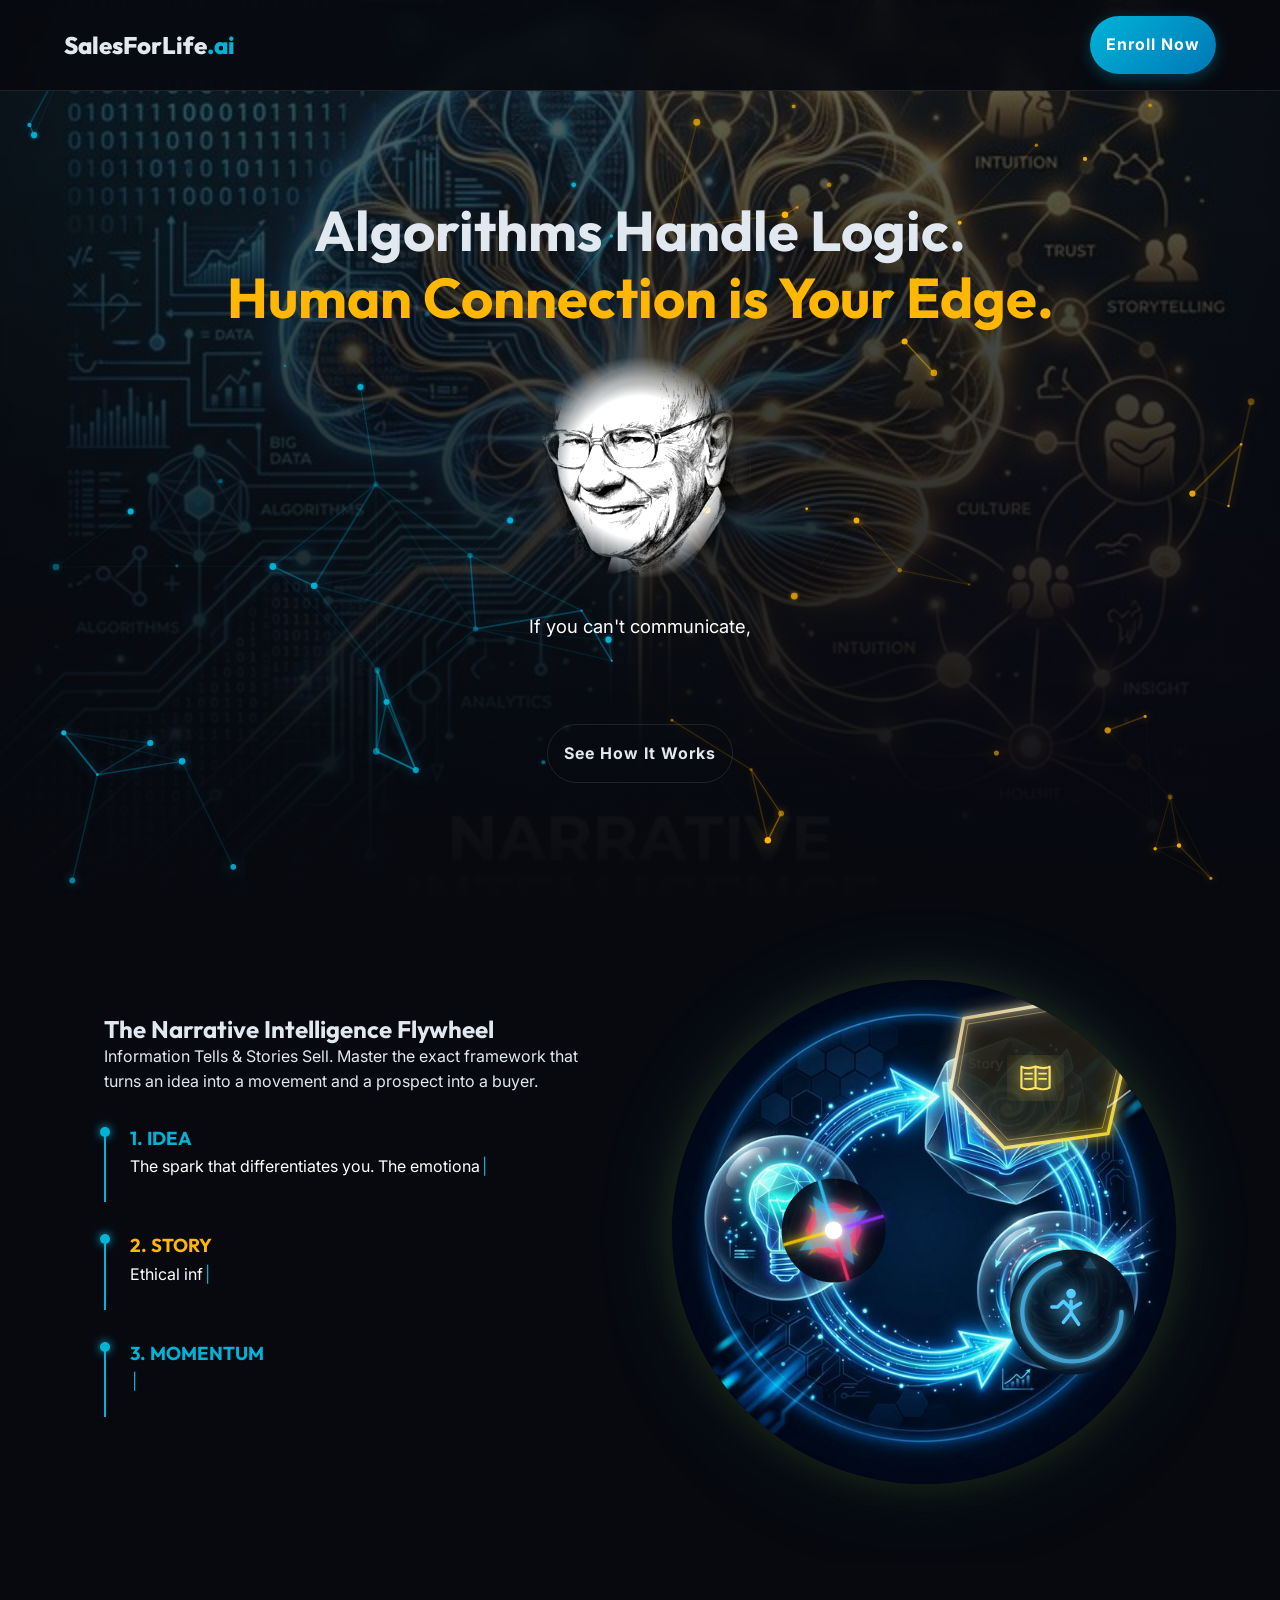
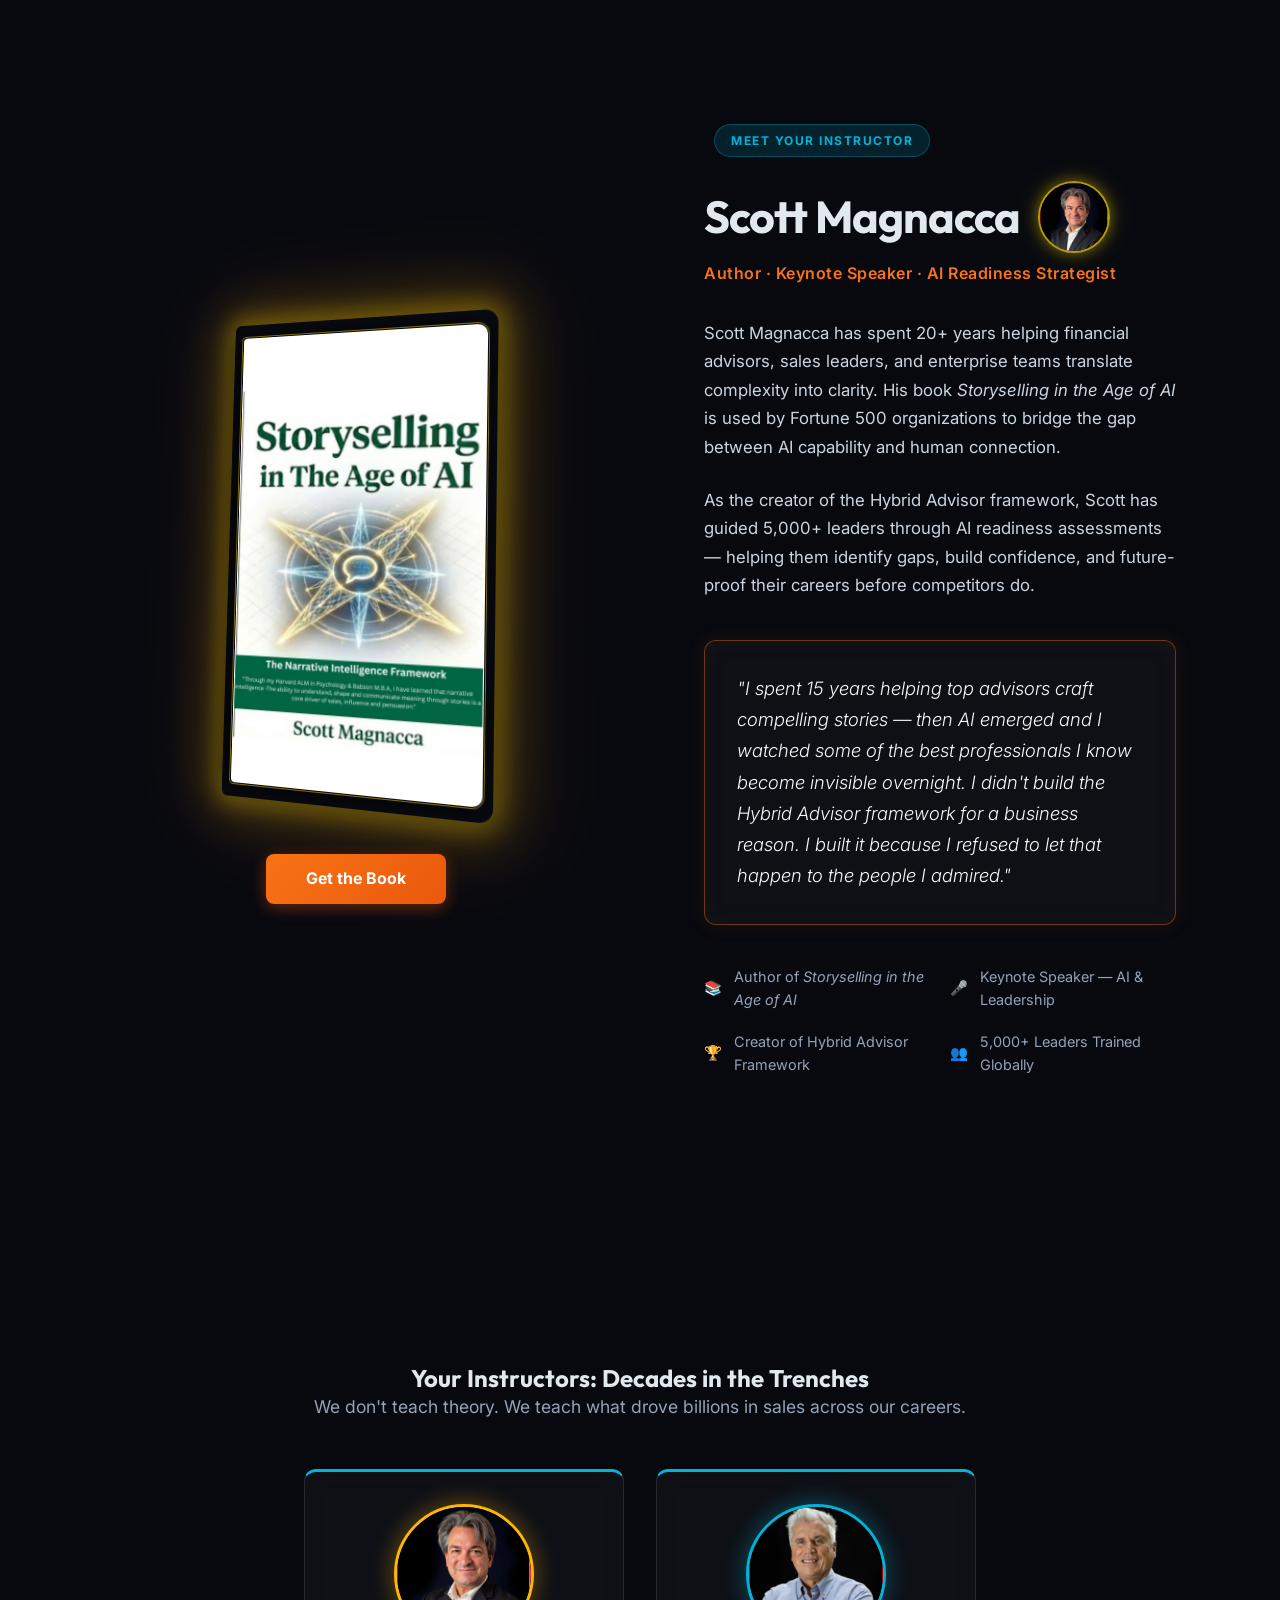
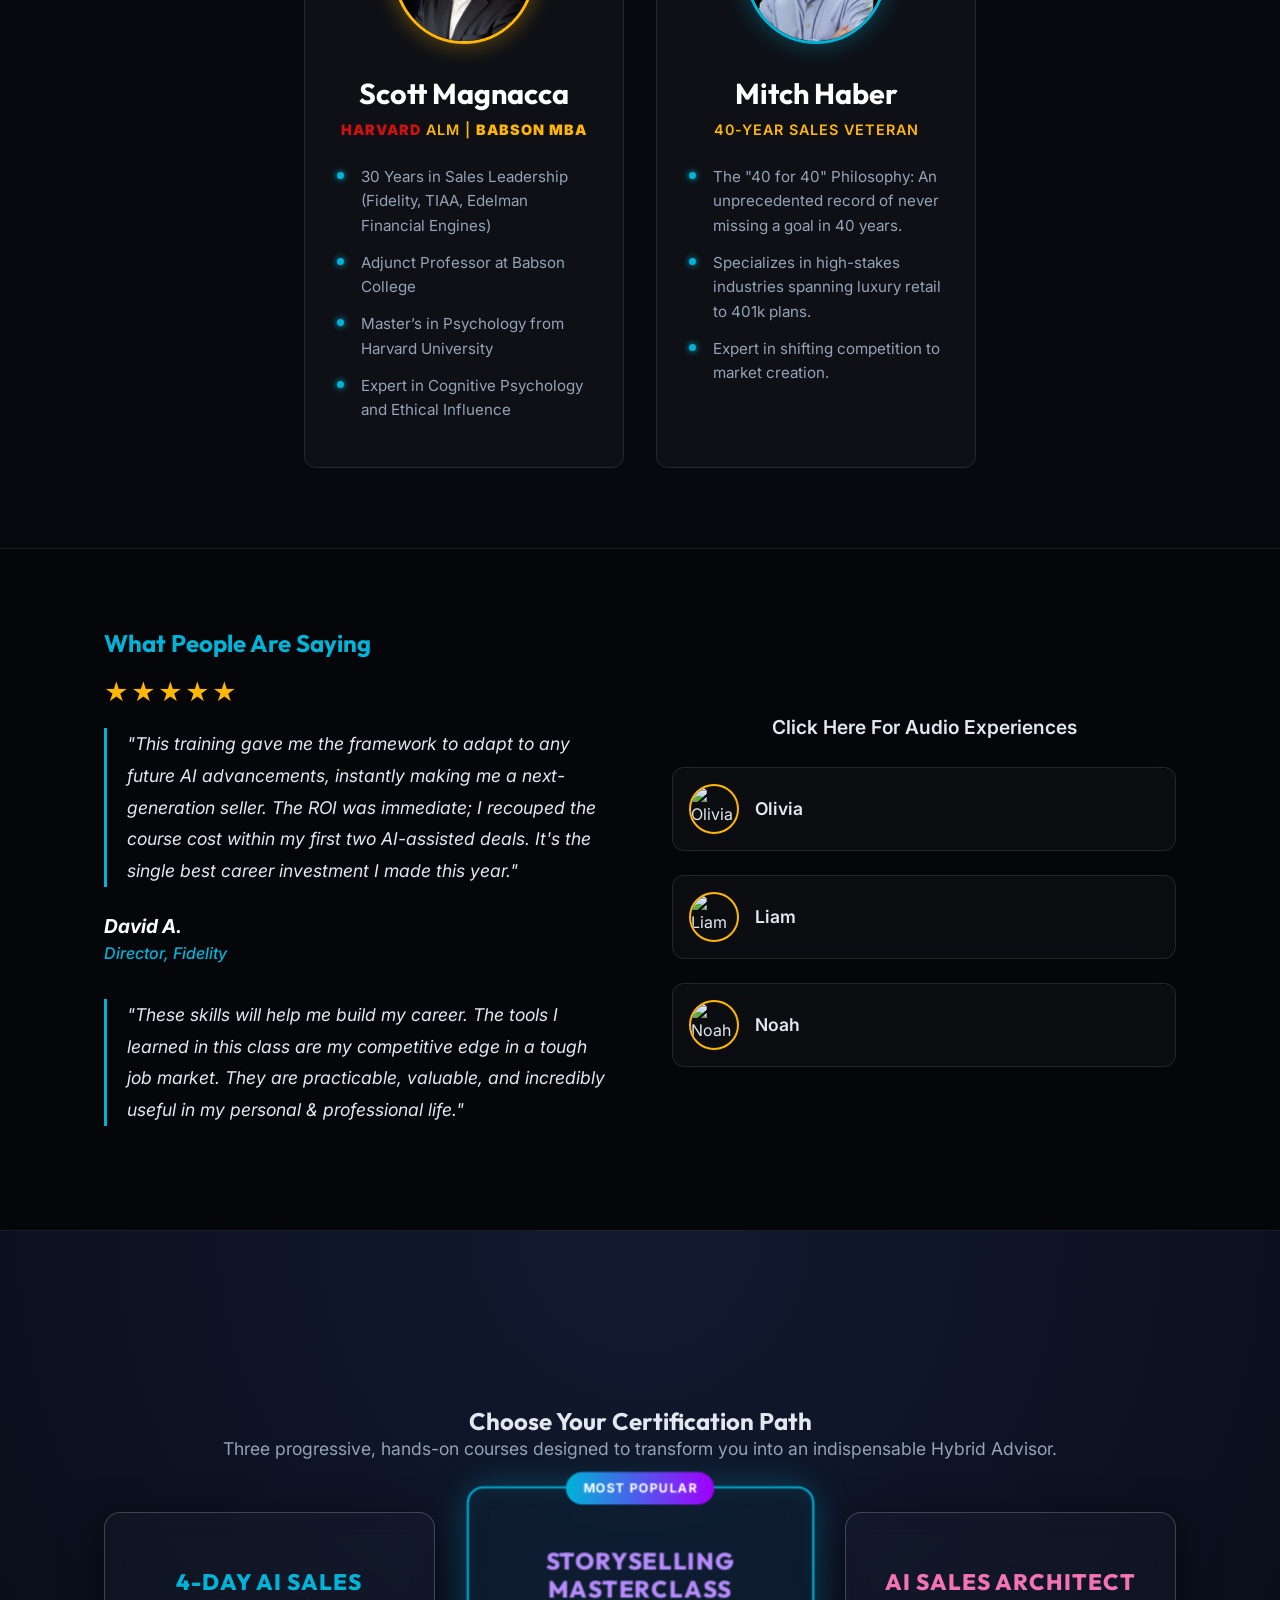
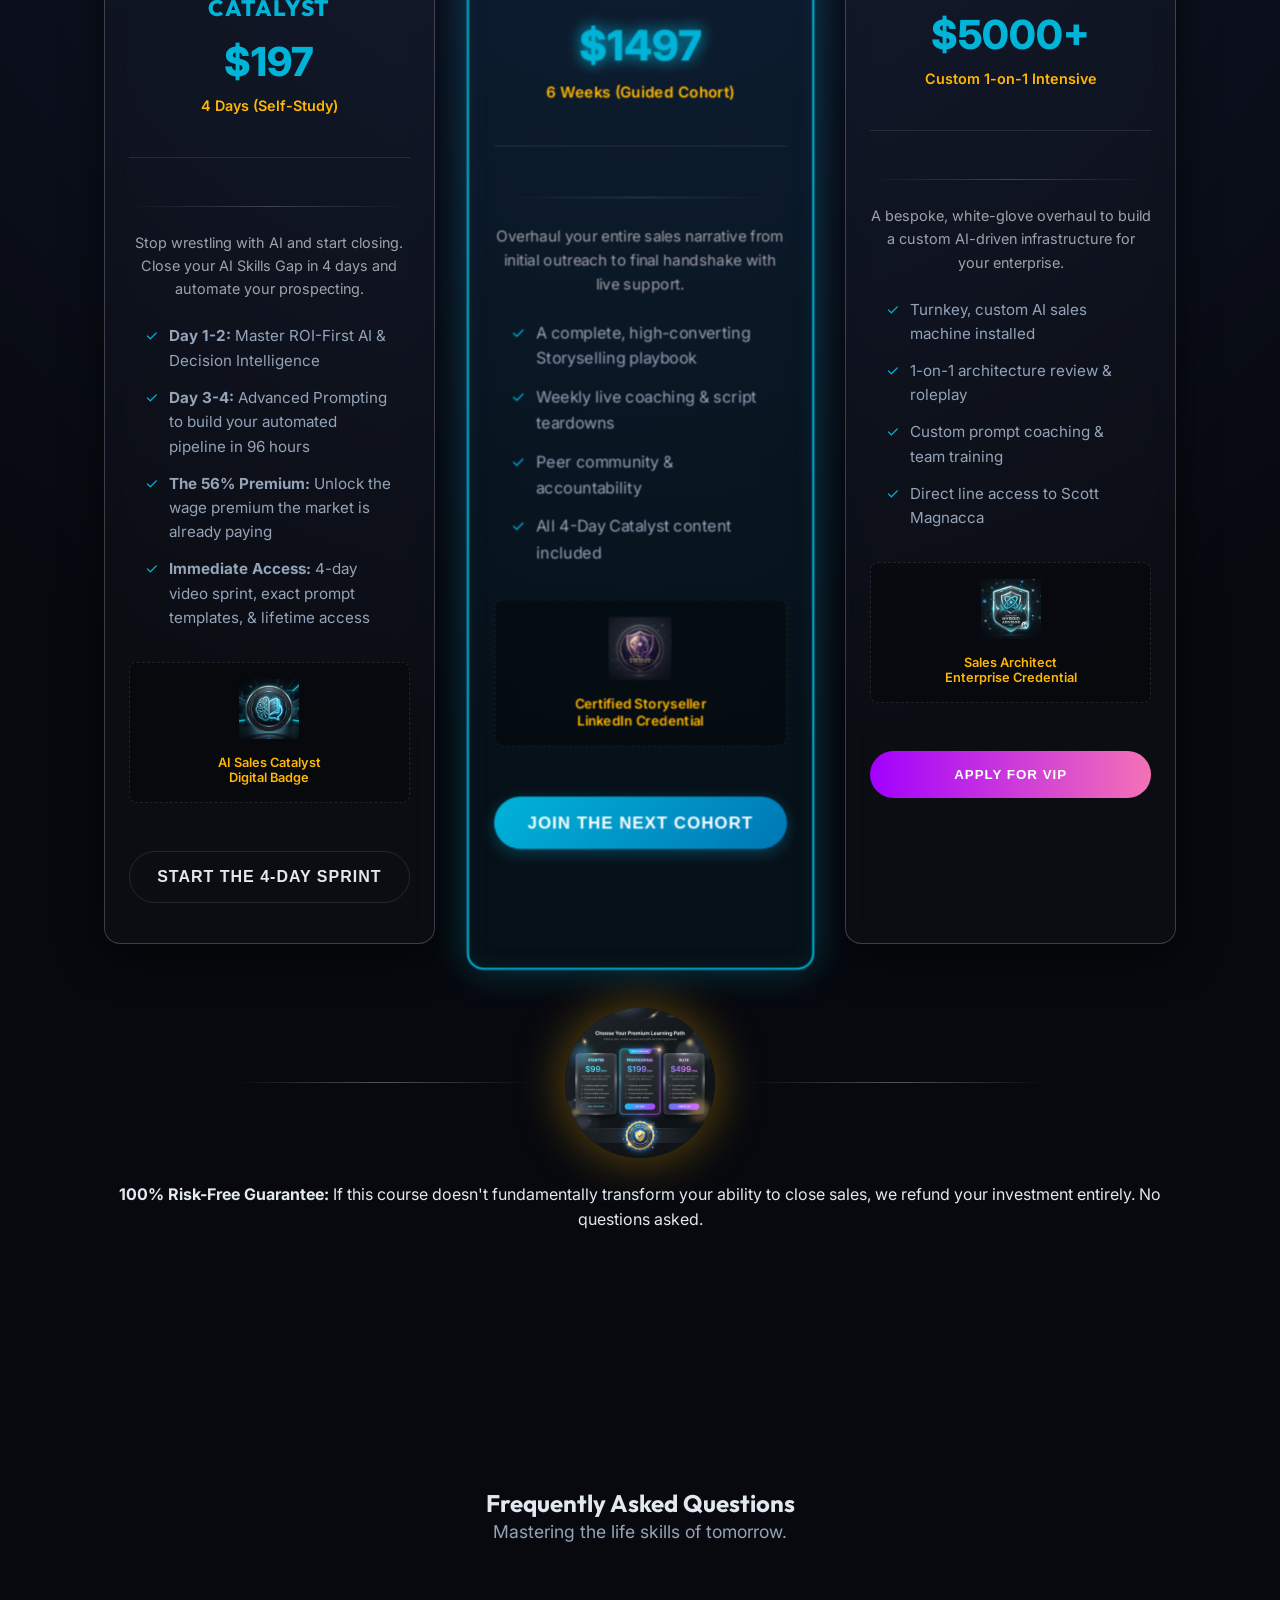
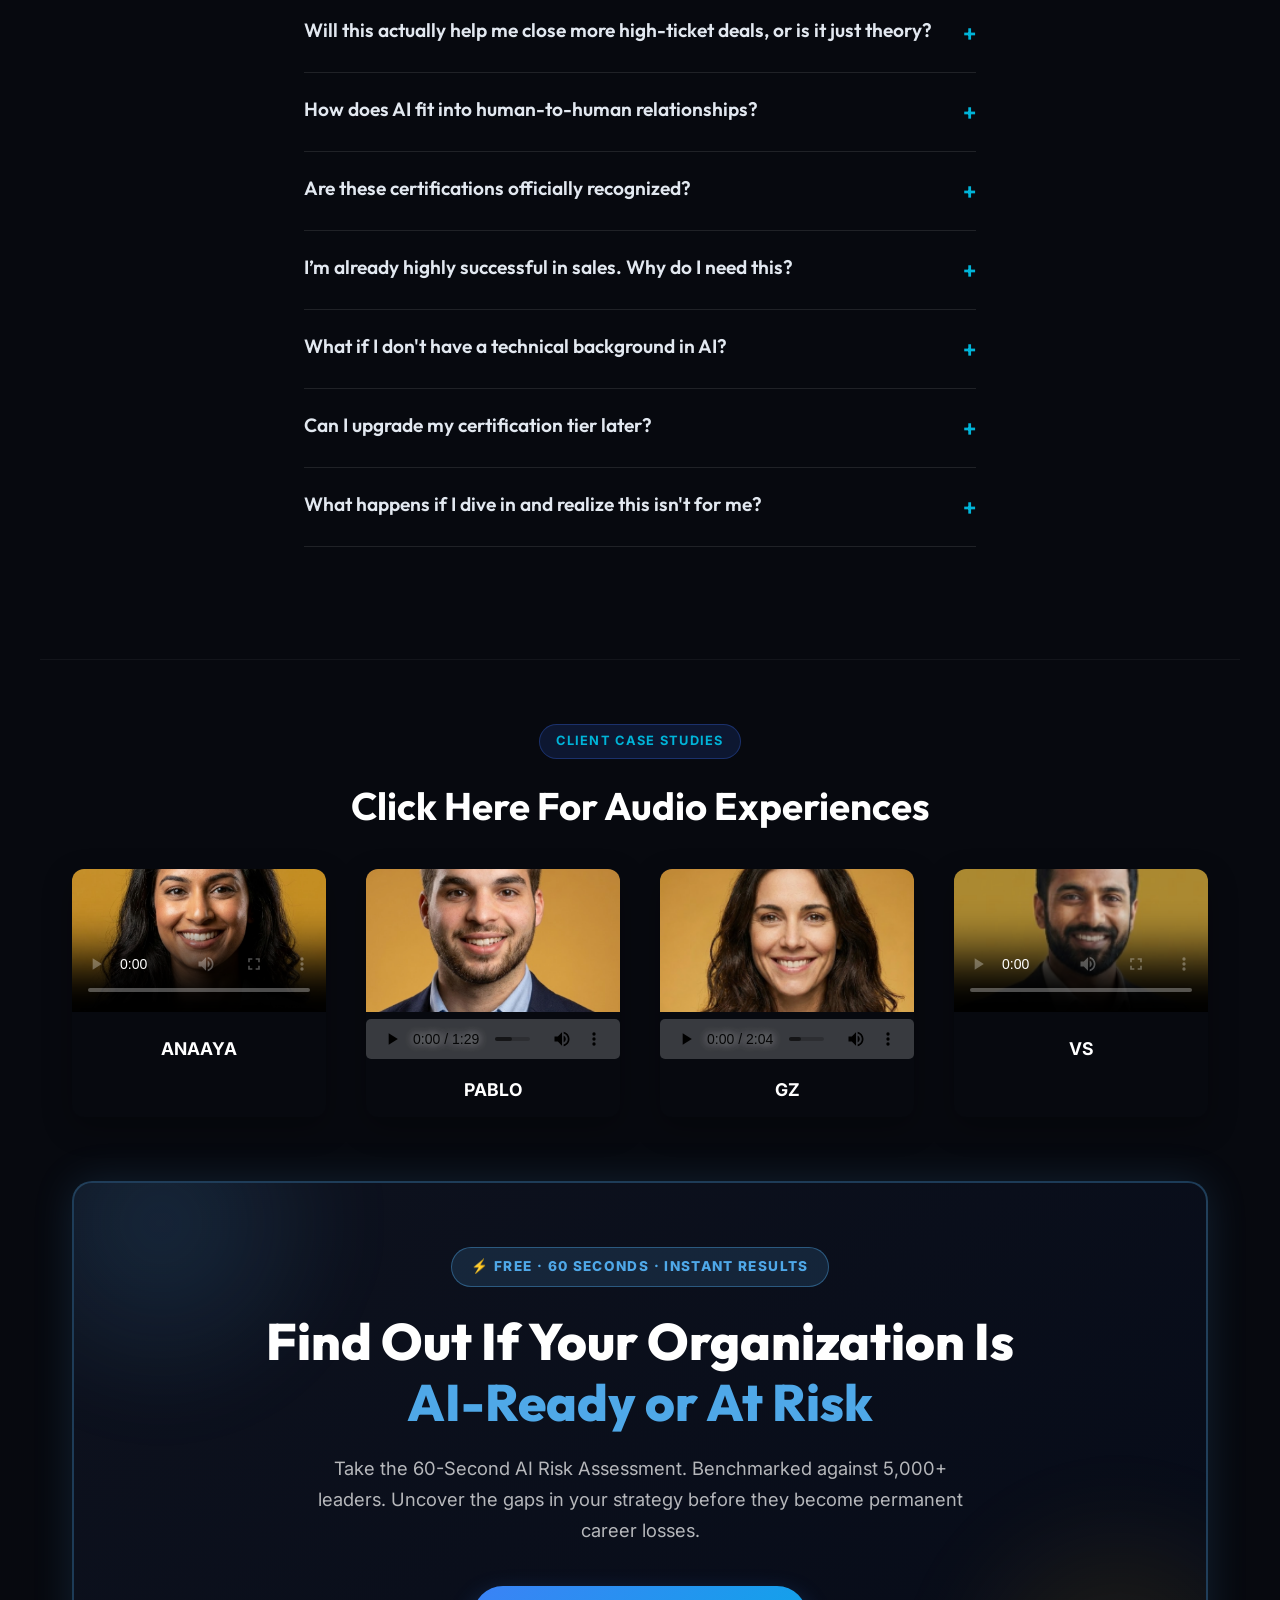
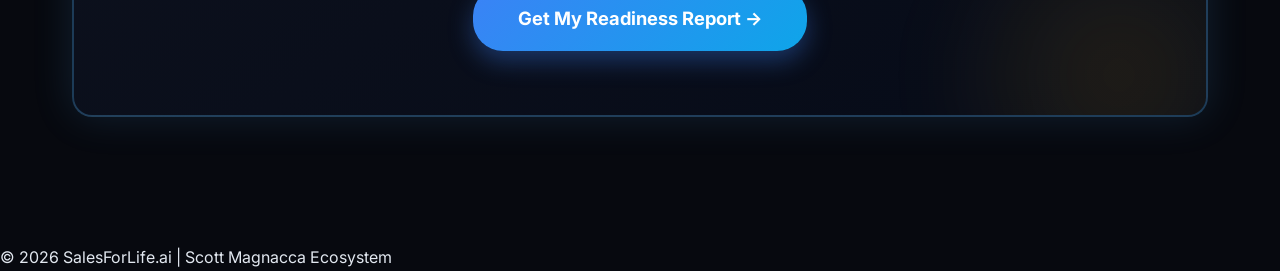
==== commit 75c63c4d: "Added native audio and video testimonial cards for Anaaya, Pablo, GZ, and VS" ====
--- a/index.html
+++ b/index.html
@@ -491,16 +491,32 @@
             CLIENT CASE STUDIES
         </div>
         <h2 style="margin-bottom: 2.5rem; color: #fff; font-family: 'Outfit', sans-serif; font-size: clamp(2rem, 3vw, 2.5rem); font-weight: 700;">Click Here For Audio Experiences</h2>
-        <div style="display: flex; gap: 1.5rem; justify-content: center; flex-wrap: wrap;">
-            <a href="#" class="btn-secondary oval" style="display:flex; align-items:center; gap:0.5rem; padding: 1rem 2.5rem;">
-                <svg width="20" height="20" viewBox="0 0 24 24" fill="currentColor"><path d="M8 5v14l11-7z"/></svg> Olivia
-            </a>
-            <a href="#" class="btn-secondary oval" style="display:flex; align-items:center; gap:0.5rem; padding: 1rem 2.5rem;">
-                <svg width="20" height="20" viewBox="0 0 24 24" fill="currentColor"><path d="M8 5v14l11-7z"/></svg> Liam
-            </a>
-            <a href="#" class="btn-secondary oval" style="display:flex; align-items:center; gap:0.5rem; padding: 1rem 2.5rem;">
-                <svg width="20" height="20" viewBox="0 0 24 24" fill="currentColor"><path d="M8 5v14l11-7z"/></svg> Noah
-            </a>
+        <div style="display: grid; grid-template-columns: repeat(auto-fit, minmax(240px, 1fr)); gap: 2.5rem; justify-items: center; max-width: 1200px; margin: 0 auto;">
+            <!-- Anaaya (Video) -->
+            <div style="background: var(--surface2); border: 1px solid var(--border); border-radius: 12px; overflow: hidden; width: 100%; box-shadow: 0 10px 30px rgba(0,0,0,0.3); transition: transform 0.3s;" onmouseover="this.style.transform='translateY(-5px)';" onmouseout="this.style.transform='translateY(0)';">
+                <video src="assets/Anaaya2.mp4" poster="assets/anaaya2.webp" controls style="width: 100%; aspect-ratio: 16/9; background:#000; object-fit: cover;"></video>
+                <div style="padding: 1rem; color: #fff; font-weight: 700; font-size: 1.1rem; text-transform: uppercase;">Anaaya</div>
+            </div>
+            
+            <!-- Pablo (Audio) -->
+            <div style="background: var(--surface2); border: 1px solid var(--border); border-radius: 12px; overflow: hidden; width: 100%; box-shadow: 0 10px 30px rgba(0,0,0,0.3); transition: transform 0.3s;" onmouseover="this.style.transform='translateY(-5px)';" onmouseout="this.style.transform='translateY(0)';">
+                <img src="assets/FNPabloFNL.webp" alt="Pablo" style="width: 100%; aspect-ratio: 16/9; object-fit: cover;">
+                <audio src="assets/FNLPablo%20FNL.mp3" controls style="width: 100%; height: 40px; border-radius: 0; outline: none; margin-bottom: -4px;"></audio>
+                <div style="padding: 0.8rem 1rem; color: #fff; font-weight: 700; font-size: 1.1rem; text-transform: uppercase; border-top: 1px solid var(--border);">Pablo</div>
+            </div>
+            
+            <!-- GZ (Audio) -->
+            <div style="background: var(--surface2); border: 1px solid var(--border); border-radius: 12px; overflow: hidden; width: 100%; box-shadow: 0 10px 30px rgba(0,0,0,0.3); transition: transform 0.3s;" onmouseover="this.style.transform='translateY(-5px)';" onmouseout="this.style.transform='translateY(0)';">
+                <img src="assets/GZFNL.webp" alt="GZ" style="width: 100%; aspect-ratio: 16/9; object-fit: cover;">
+                <audio src="assets/GZFNL.mp3" controls style="width: 100%; height: 40px; border-radius: 0; outline: none; margin-bottom: -4px;"></audio>
+                <div style="padding: 0.8rem 1rem; color: #fff; font-weight: 700; font-size: 1.1rem; text-transform: uppercase; border-top: 1px solid var(--border);">GZ</div>
+            </div>
+            
+            <!-- VS (Video) -->
+            <div style="background: var(--surface2); border: 1px solid var(--border); border-radius: 12px; overflow: hidden; width: 100%; box-shadow: 0 10px 30px rgba(0,0,0,0.3); transition: transform 0.3s;" onmouseover="this.style.transform='translateY(-5px)';" onmouseout="this.style.transform='translateY(0)';">
+                <video src="assets/VSFNLK2.mp4" poster="assets/VSFNLK2.webp" controls style="width: 100%; aspect-ratio: 16/9; background:#000; object-fit: cover;"></video>
+                <div style="padding: 1rem; color: #fff; font-weight: 700; font-size: 1.1rem; text-transform: uppercase;">VS</div>
+            </div>
         </div>
     </section>
 
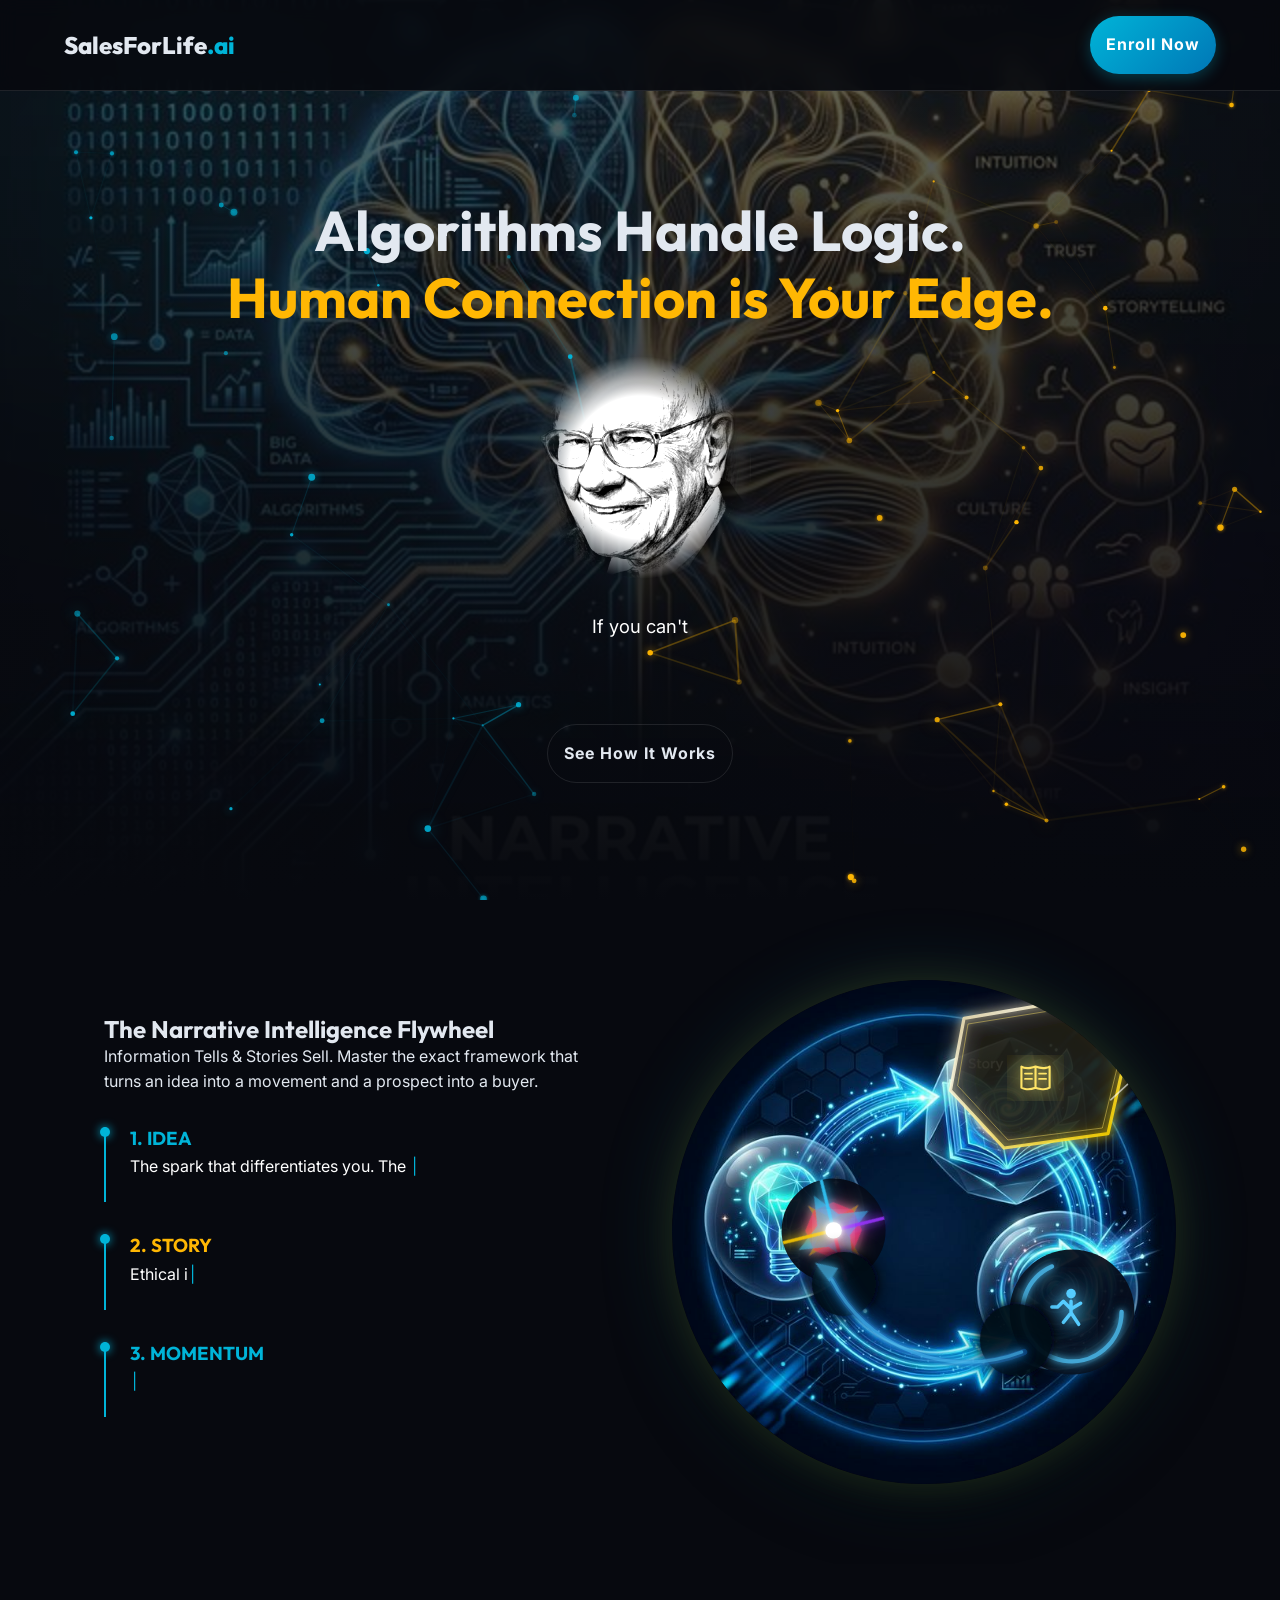
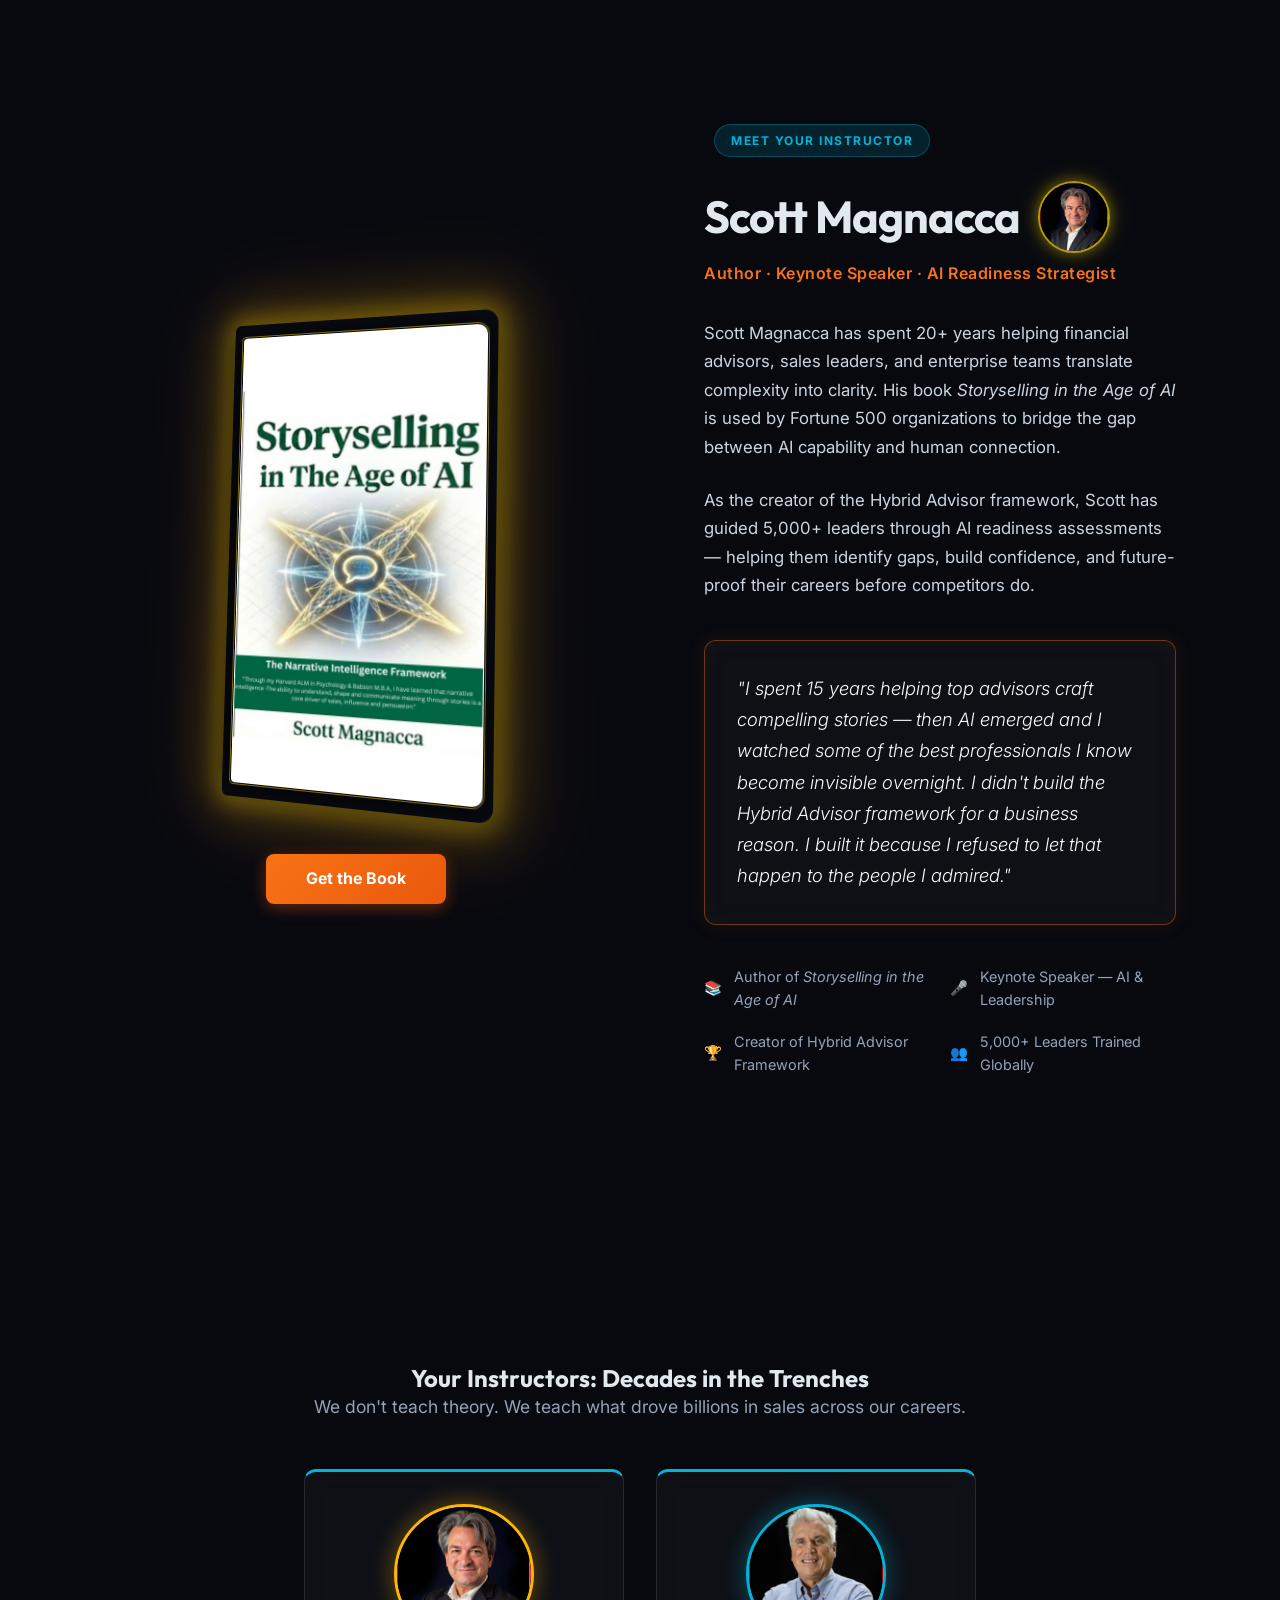
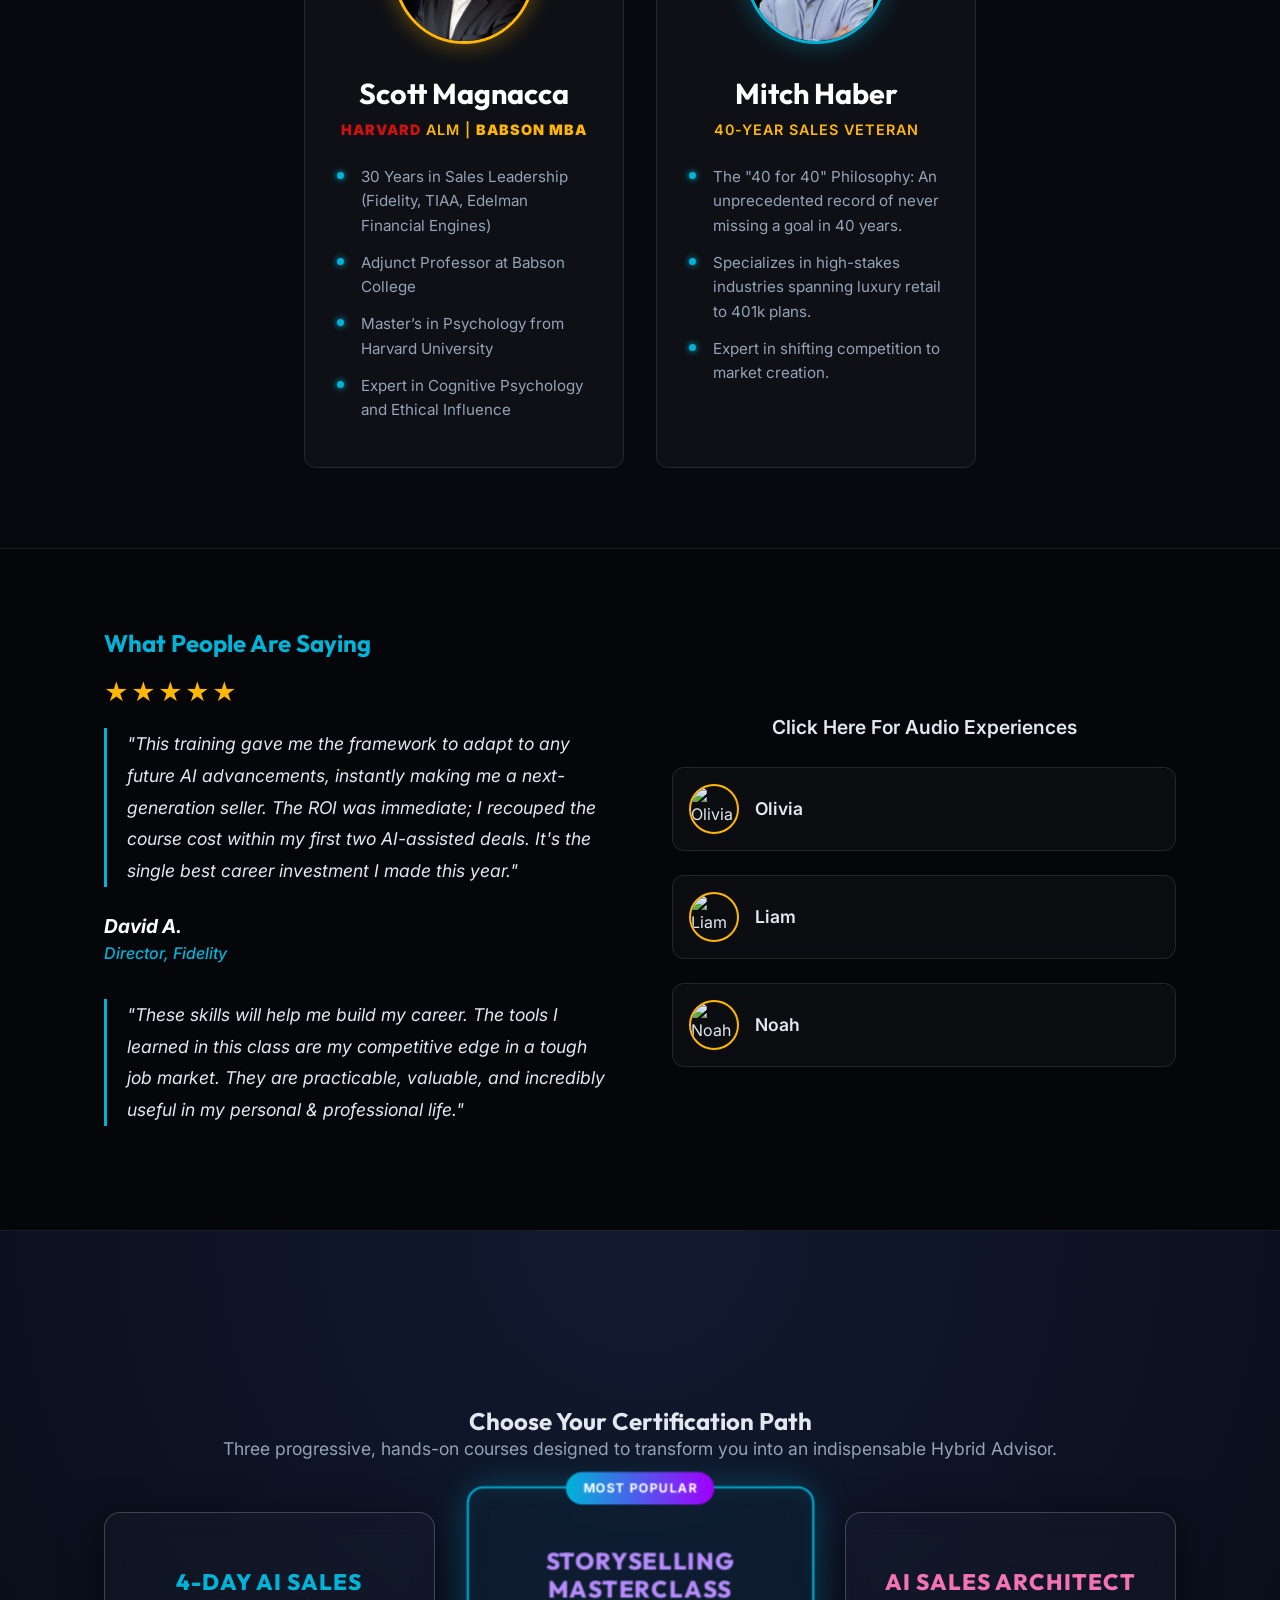
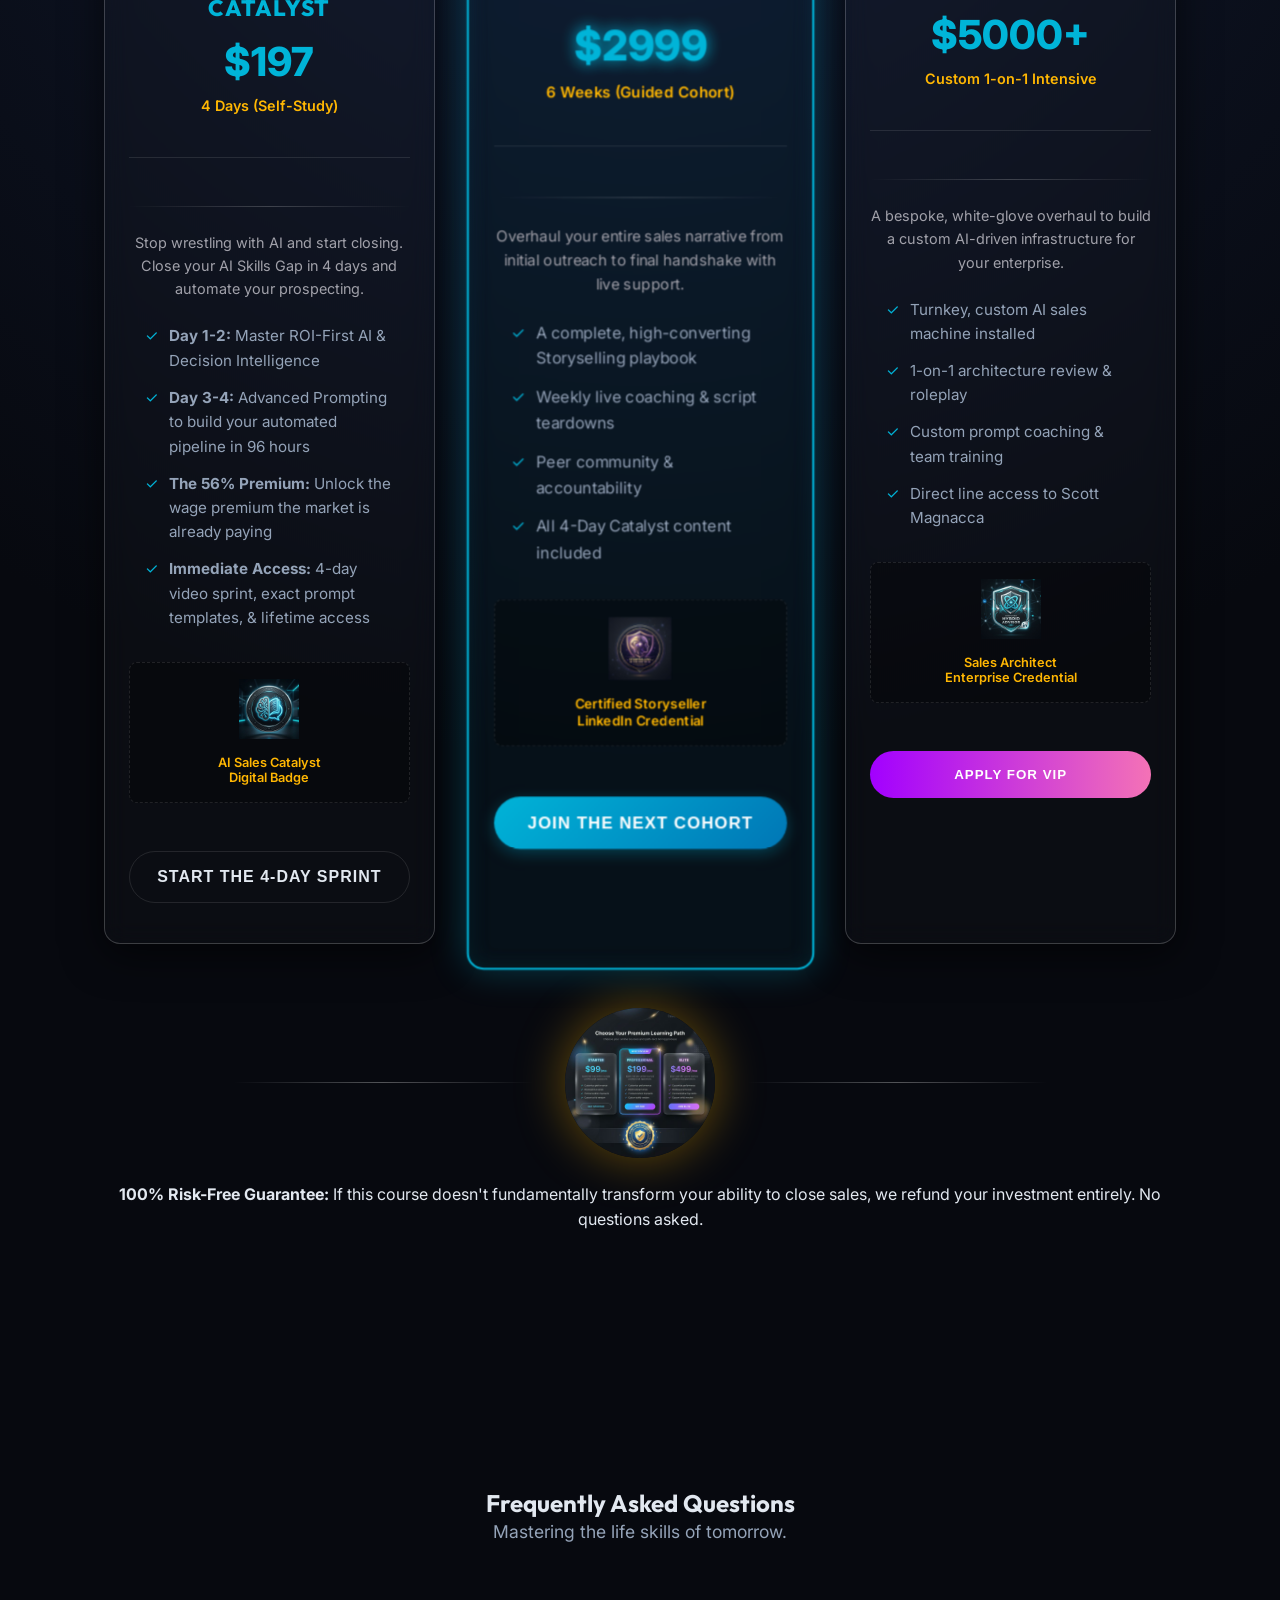
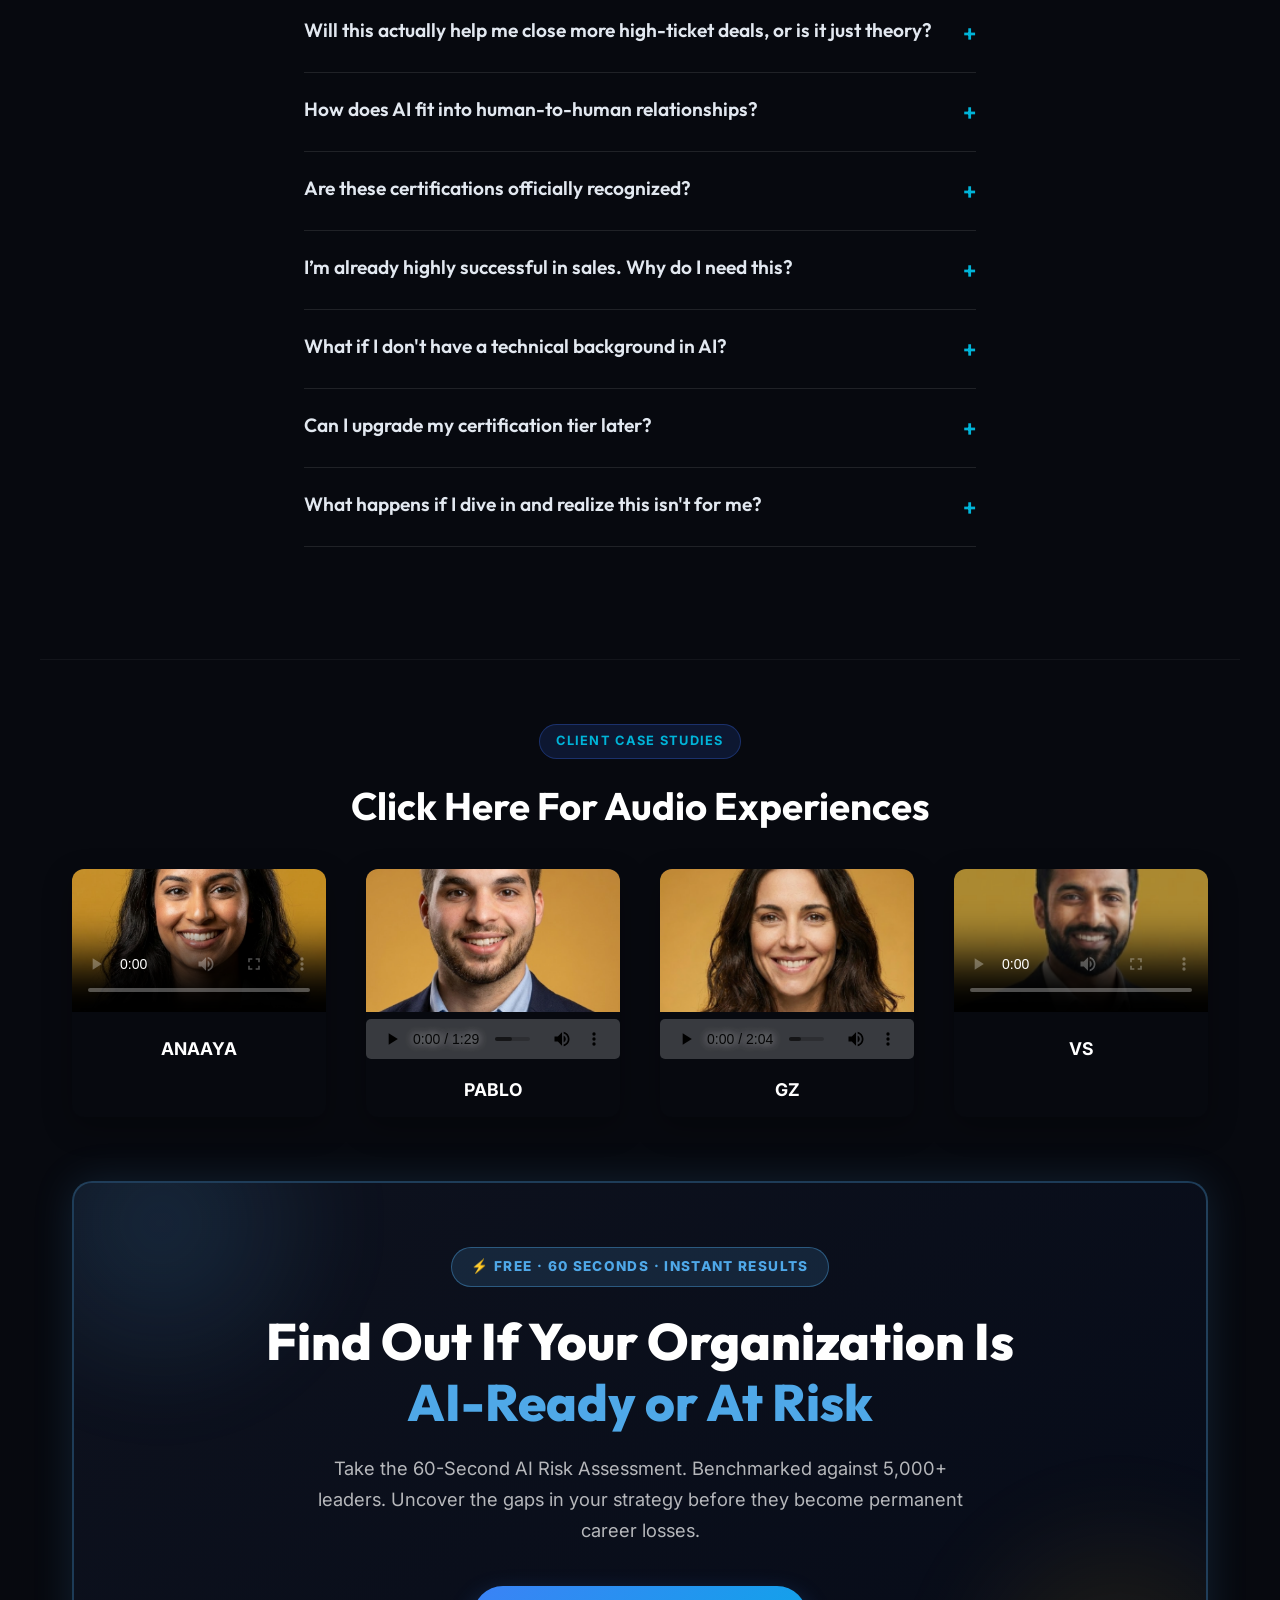
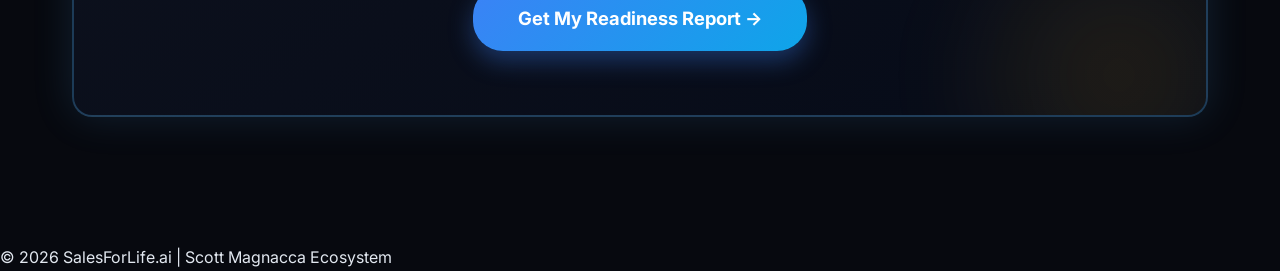
==== commit 2f335ed6: "Updated Storyselling Masterclass course pricing from  to" ====
--- a/index.html
+++ b/index.html
@@ -194,6 +194,36 @@
                           values="0;0;0.95;0" keyTimes="0;0.82;0.92;1"
                           dur="3s" repeatCount="indefinite"/>
                       </polygon>
+                      
+                      <!-- FIX: Hide backwards arrowheads on the bottom-left PNG arrow -->
+                      <!-- Erases the backward arrowhead pointing at Momentum -->
+                      <circle cx="430" cy="450" r="45" fill="#060b18" opacity="0.95" filter="url(#fwGlowSoft)"/>
+                      <!-- Erases the backward arrowhead/tail near Starburst -->
+                      <circle cx="215" cy="380" r="40" fill="#060b18" opacity="0.95" filter="url(#fwGlowSoft)"/>
+                      
+                      <!-- NEW SVG ARROW BODY: Static glowing trail over the old arrow -->
+                      <path d="M 440,465 A 190,190 0 0 1 200,375"
+                            fill="none" stroke="#1155aa" stroke-width="8" opacity="0.6"
+                            stroke-linecap="round" filter="url(#fwGlowSoft)" />
+                            
+                      <!-- NEW SVG ARROW CORE: Flowing clockwise perfectly from Momentum up to Idea -->
+                      <path d="M 437,465 A 190,190 0 0 1 200,375"
+                            fill="none" stroke="#4fc3f7" stroke-width="4"
+                            stroke-linecap="round" stroke-dasharray="350 350"
+                            filter="url(#fwBlueGlow)">
+                        <animate attributeName="stroke-dashoffset"
+                          values="350;0" dur="3s" calcMode="linear" repeatCount="indefinite"/>
+                        <animate attributeName="opacity"
+                          values="0.4;1;0.4" dur="3s" repeatCount="indefinite"/>
+                      </path>
+                      
+                      <!-- Precise Clockwise Arrowhead arriving smoothly into the Idea node -->
+                      <g transform="translate(192, 362) rotate(-147)">
+                        <polygon points="-12,-10 16,0 -12,10" fill="#4fc3f7" filter="url(#fwBlueGlow)">
+                          <animate attributeName="opacity"
+                            values="0.5;1;0.5" dur="3s" repeatCount="indefinite"/>
+                        </polygon>
+                      </g>
                     </svg>
                   </div>
                 </div>
@@ -371,7 +401,7 @@
                     <div class="most-popular-badge">MOST POPULAR</div>
                     <div class="card-header text-center pt-2">
                         <h3 class="tier-title text-purple">STORYSELLING MASTERCLASS</h3>
-                        <p class="price text-glow">$1497</p>
+                        <p class="price text-glow">$2999</p>
                         <p class="format text-muted">6 Weeks (Guided Cohort)</p>
                     </div>
                     <div class="card-divider"></div>
@@ -387,7 +417,7 @@
                             <img src="assets/badge_storyselling.png" class="mini-cert shine-effect" alt="Storyselling Certification">
                             <p>Certified Storyseller<br>LinkedIn Credential</p>
                         </div>
-                        <button class="btn-primary enroll-btn full-width oval" data-course="Storyselling Masterclass" data-price="1497">JOIN THE NEXT COHORT</button>
+                        <button class="btn-primary enroll-btn full-width oval" data-course="Storyselling Masterclass" data-price="2999">JOIN THE NEXT COHORT</button>
                     </div>
                 </div>
 
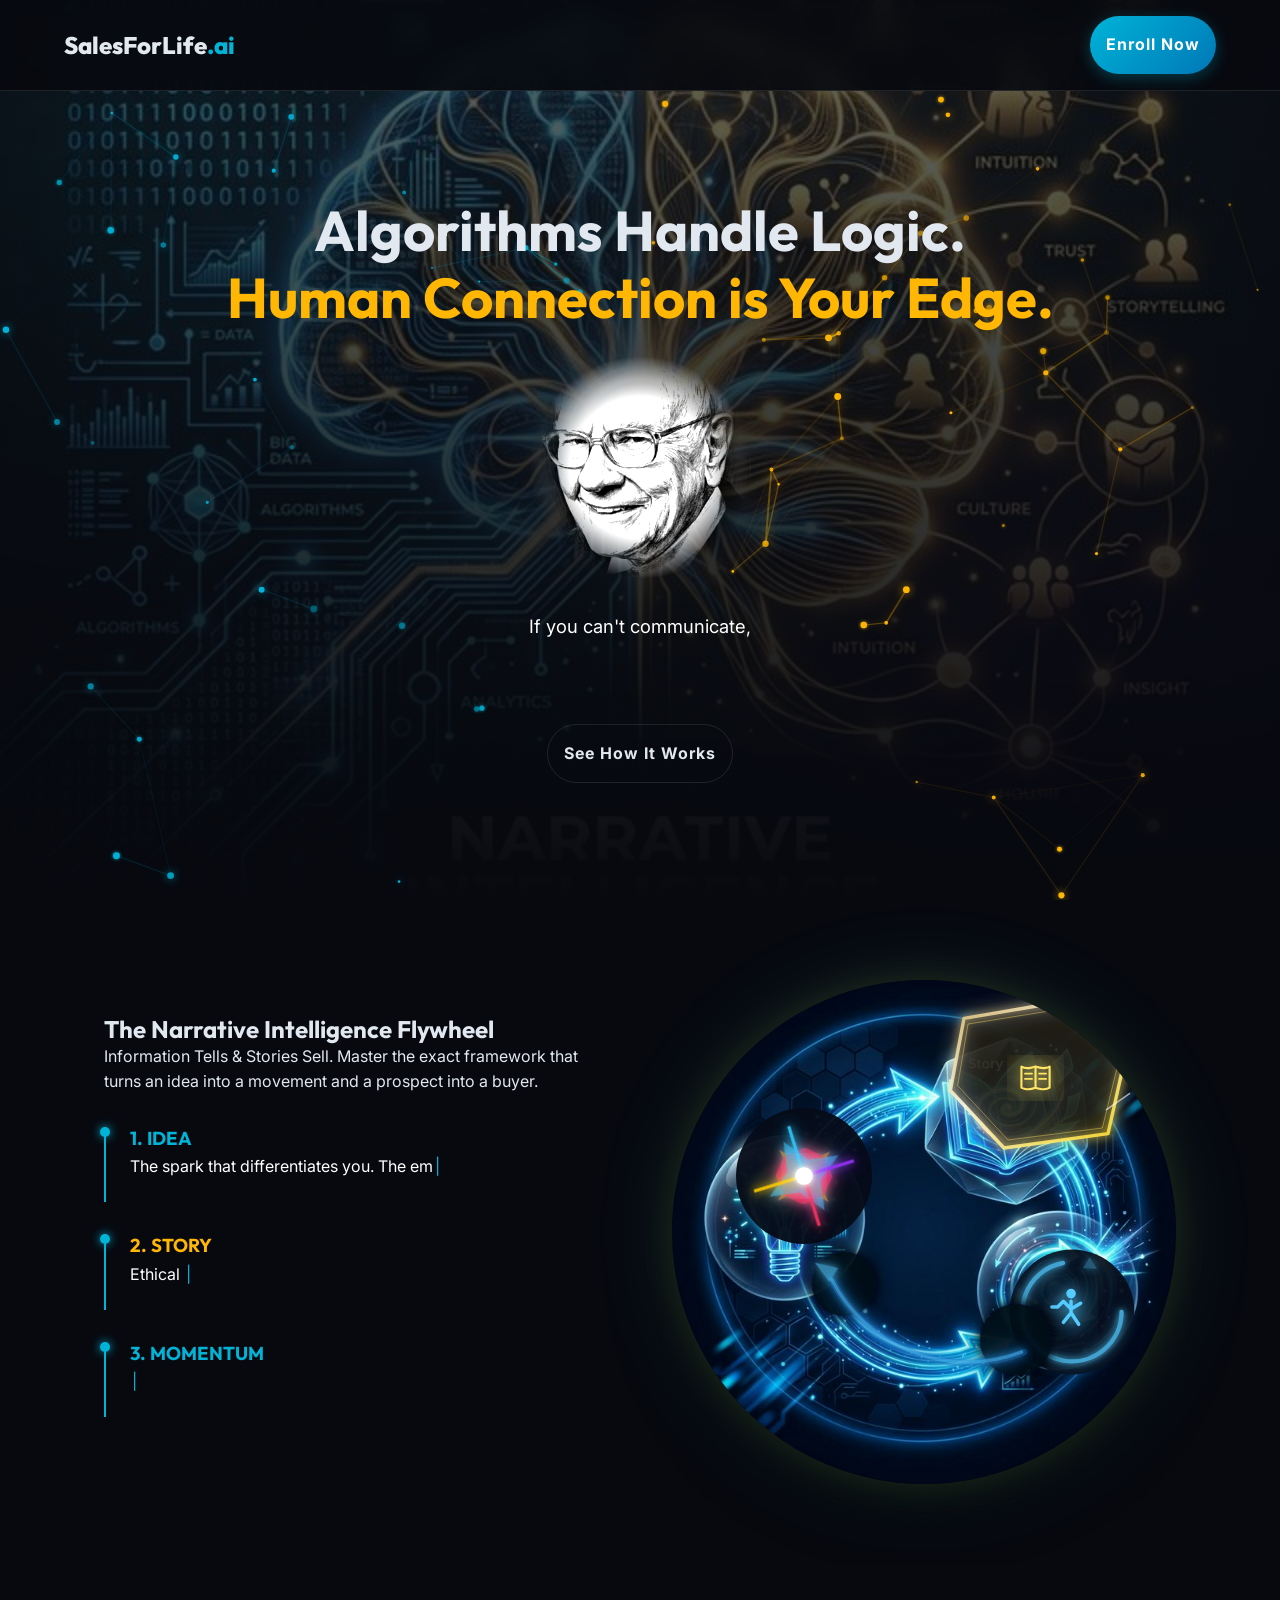
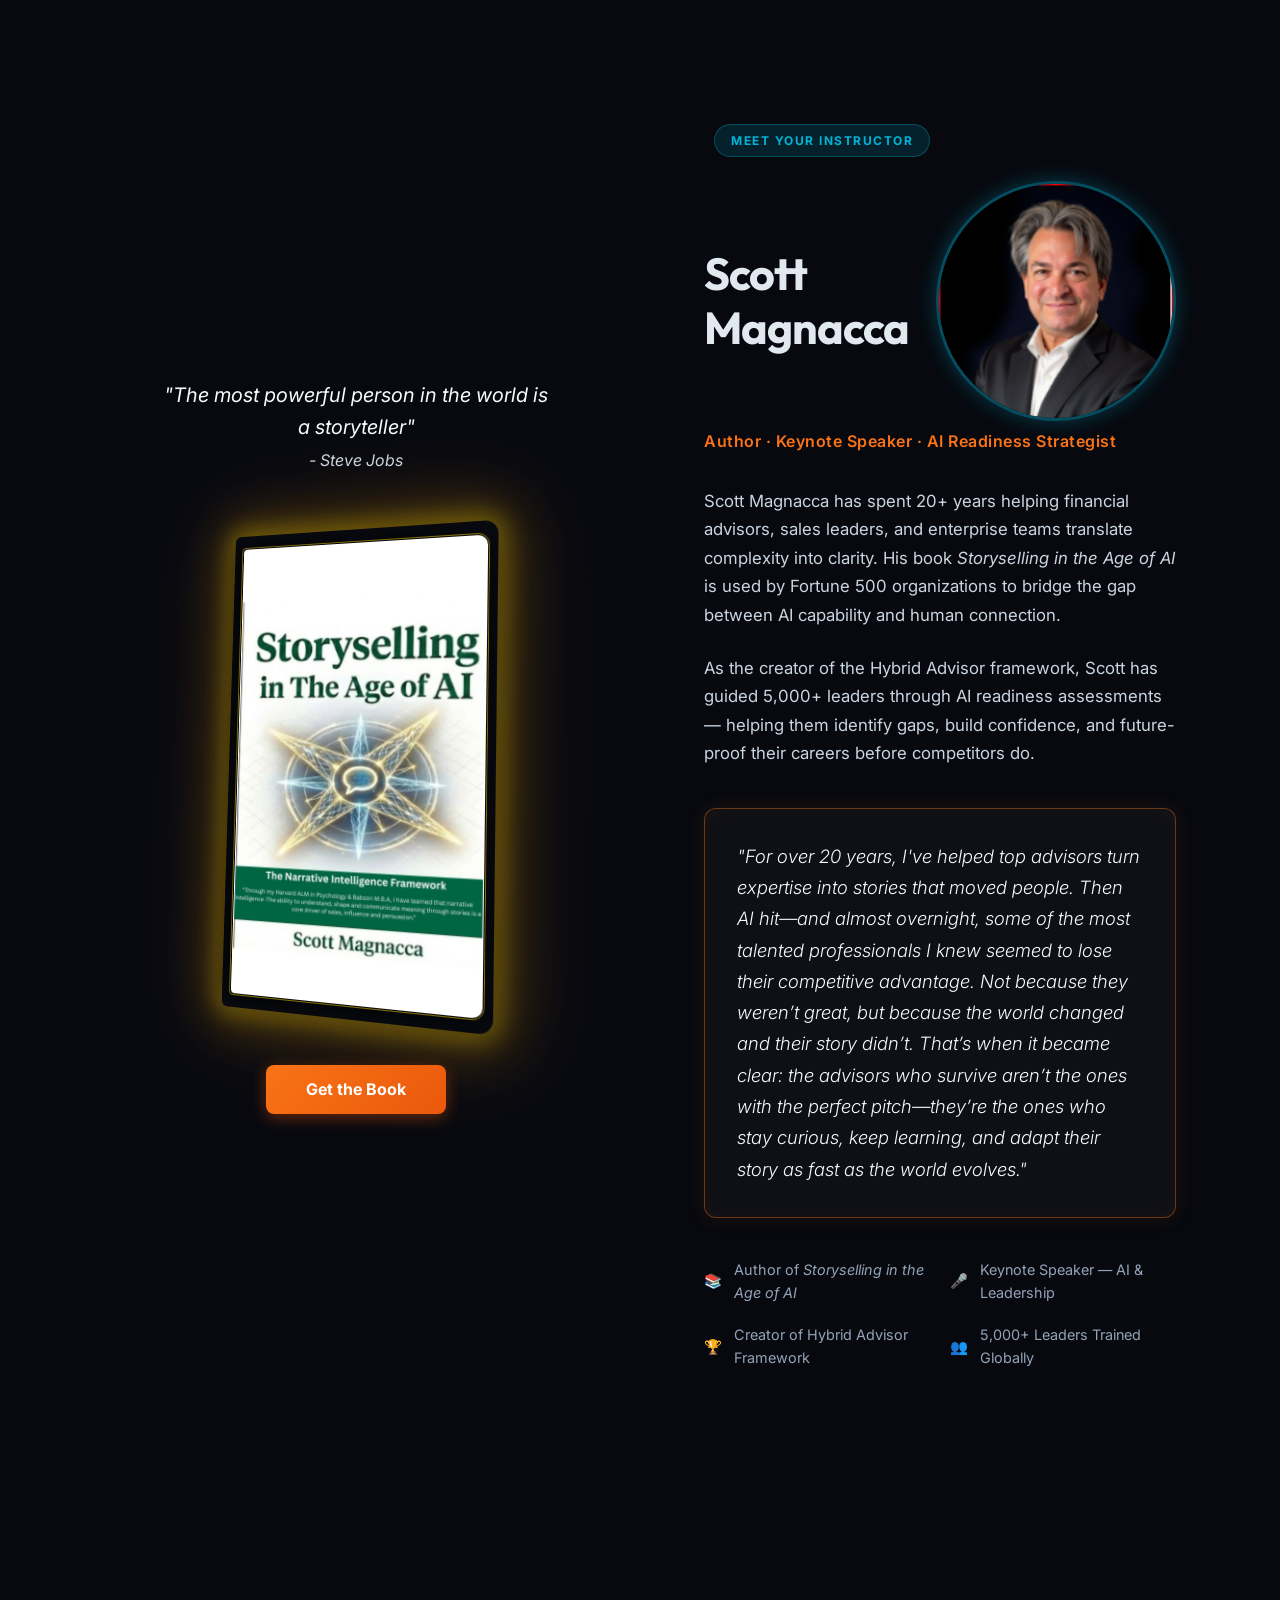
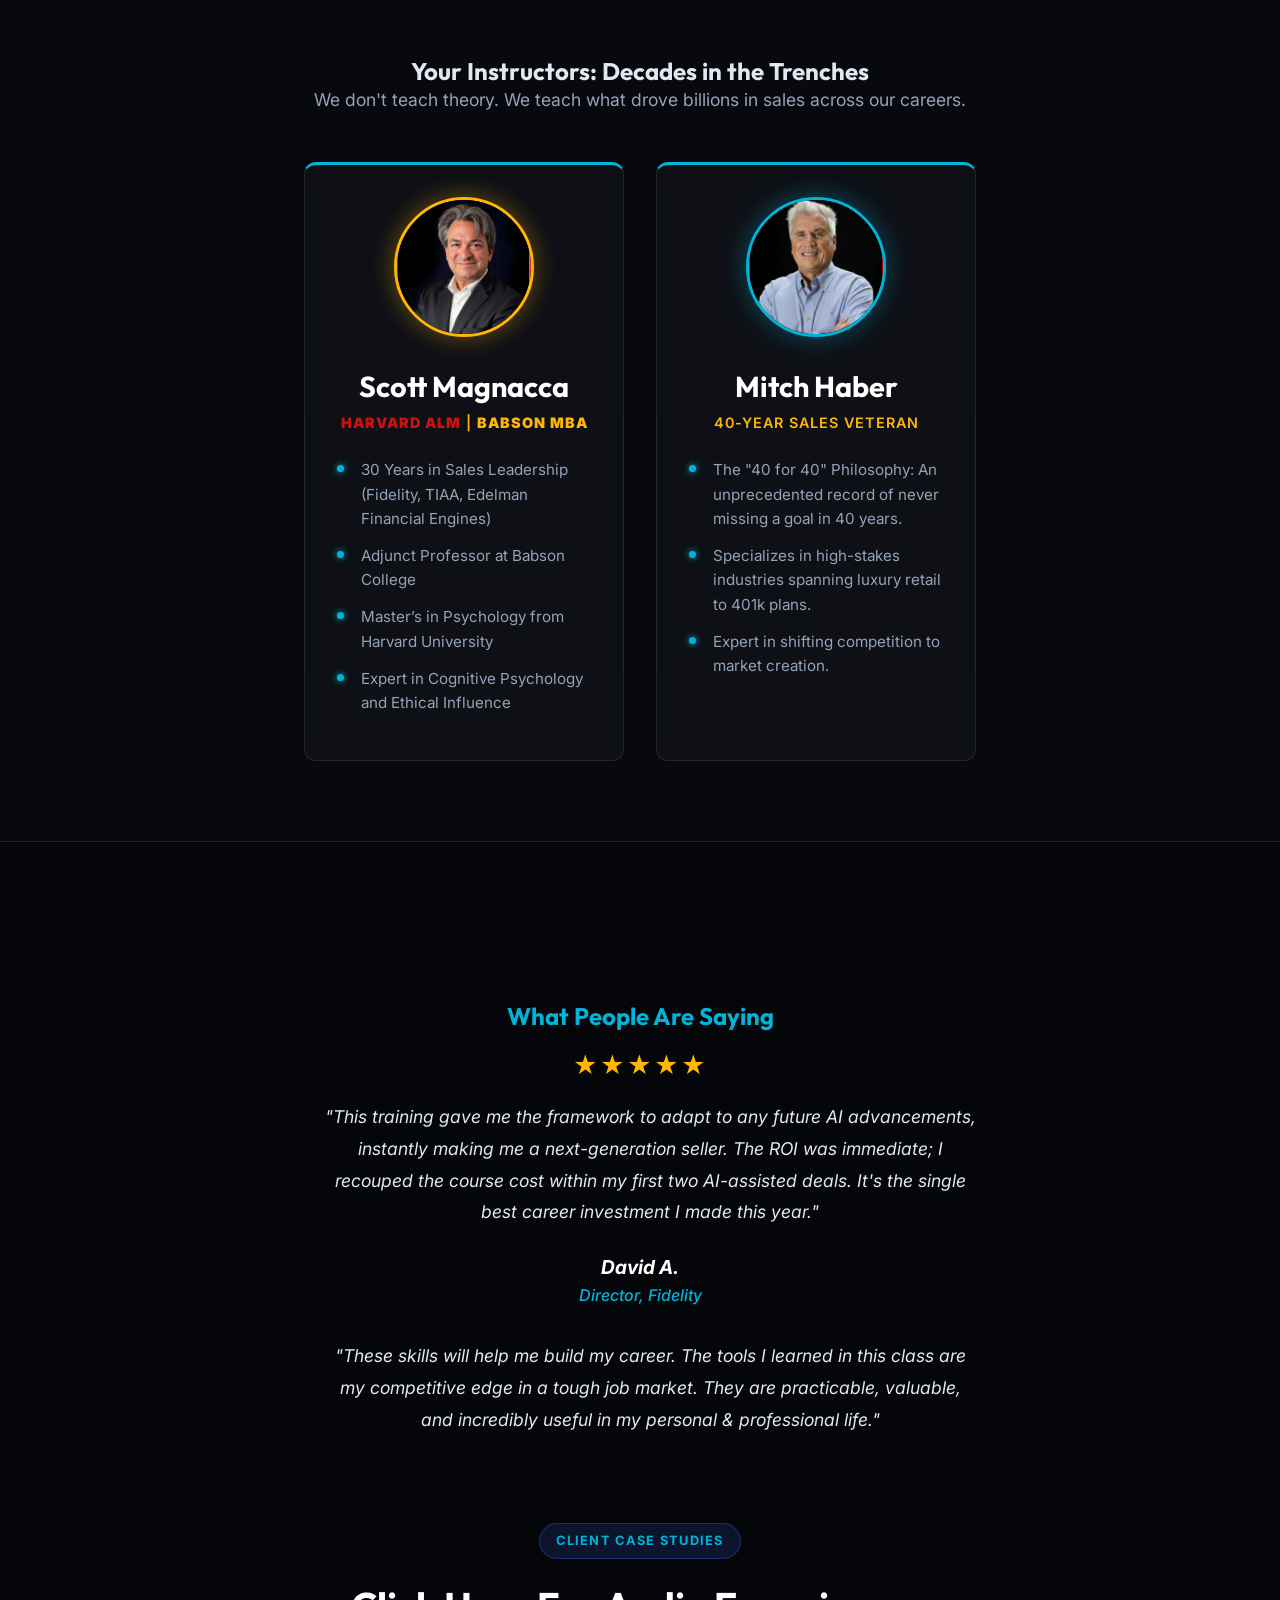
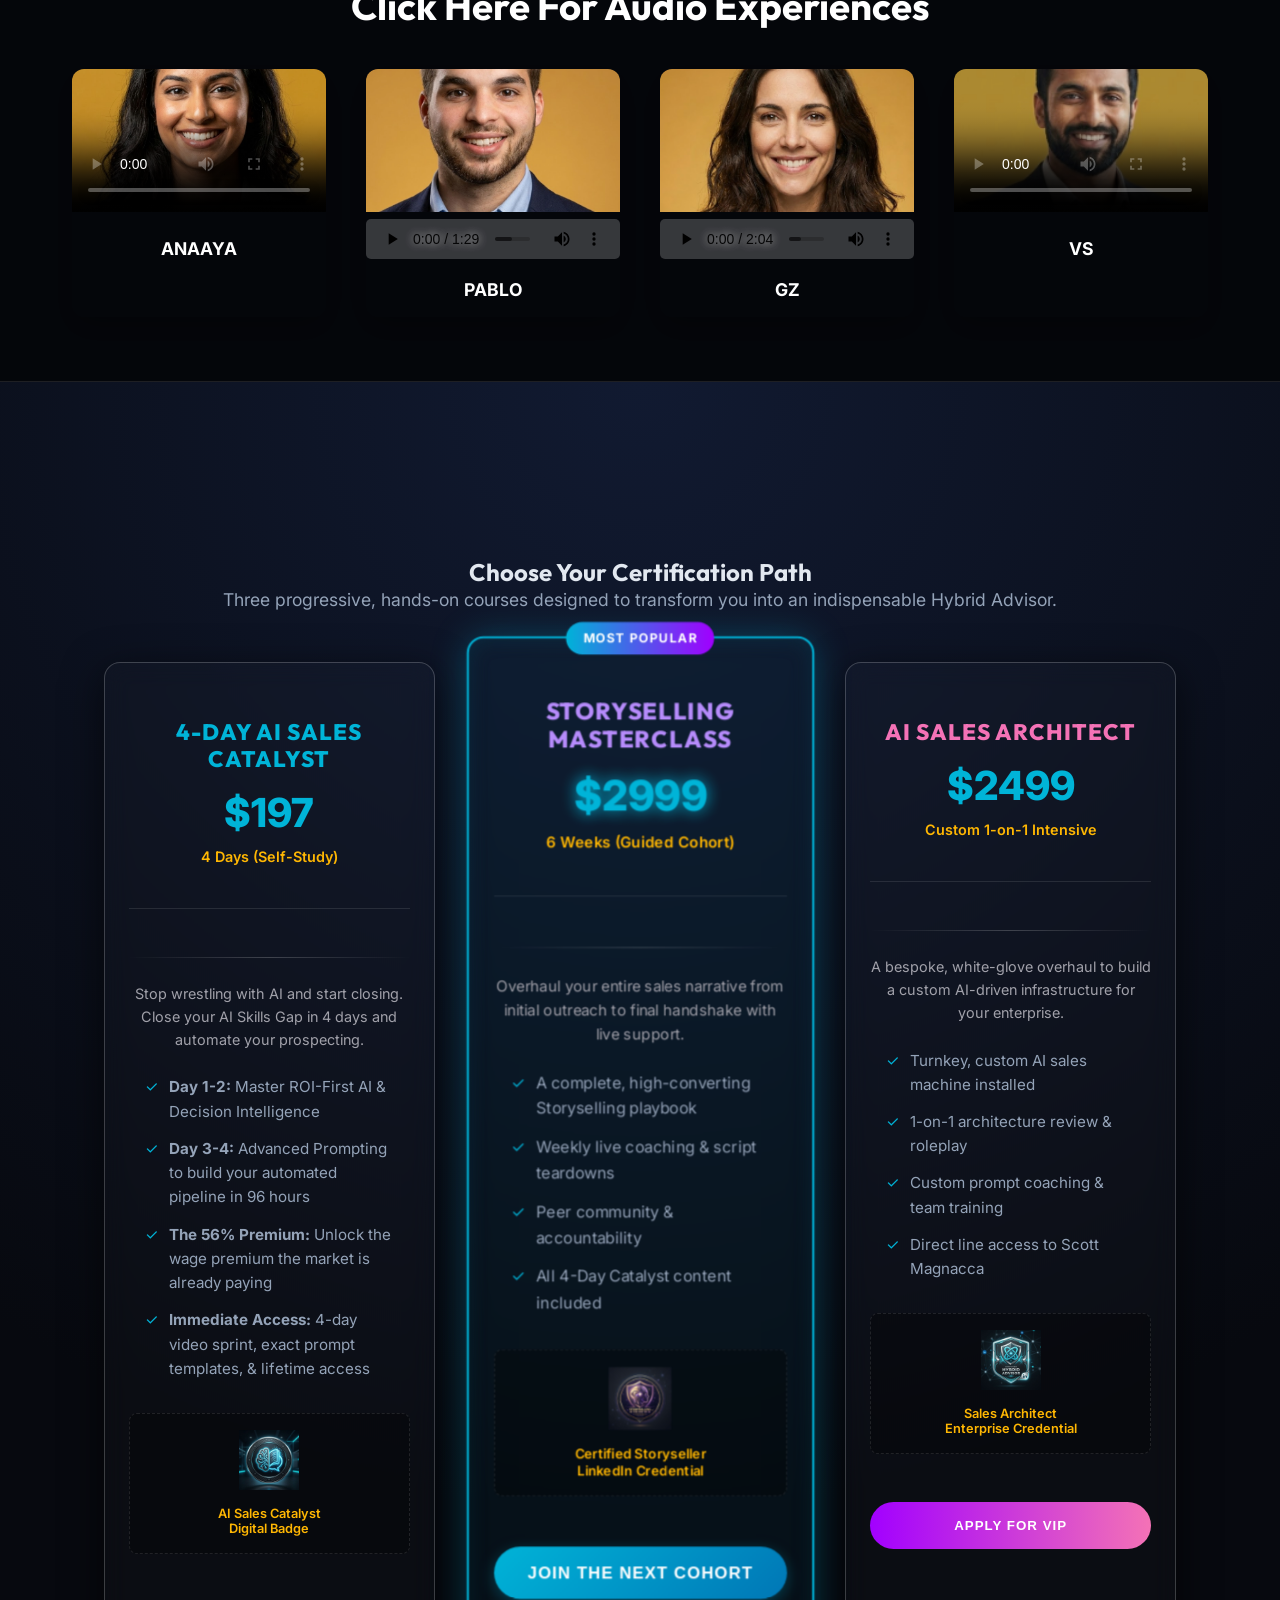
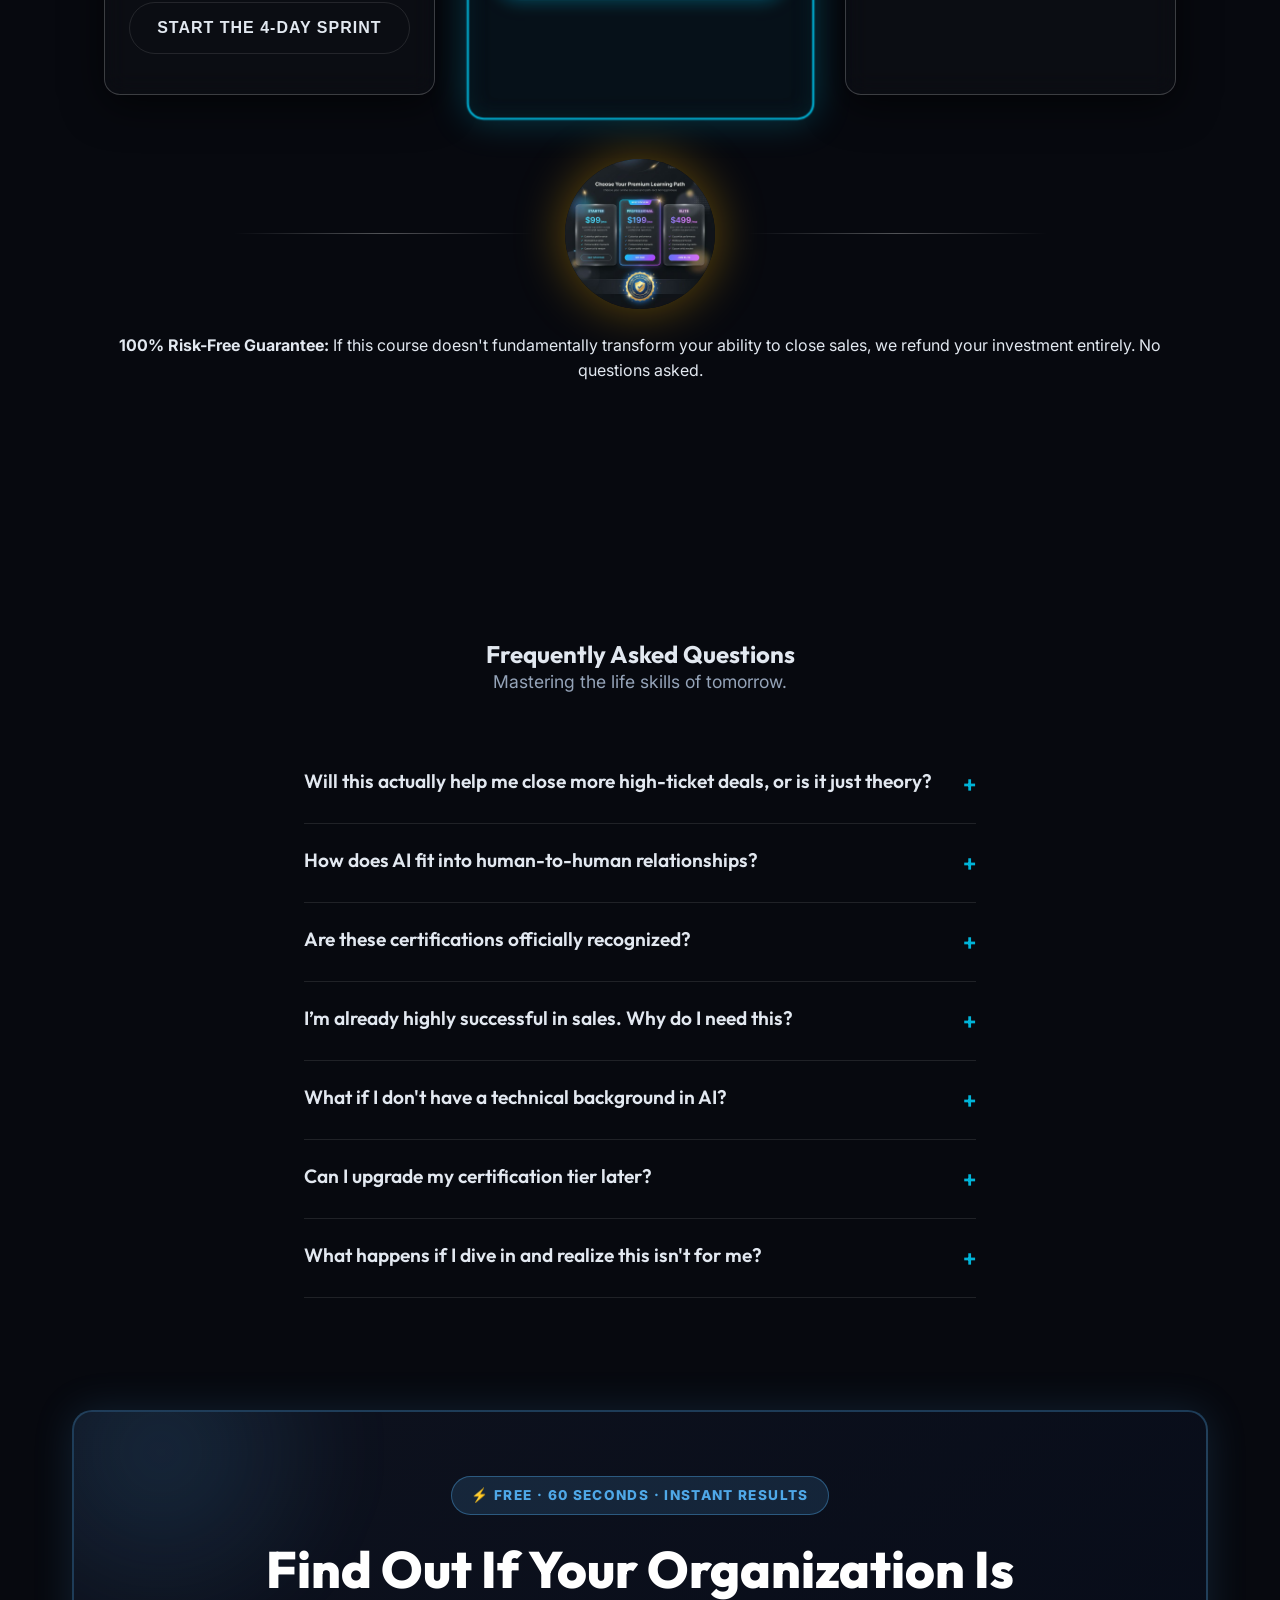
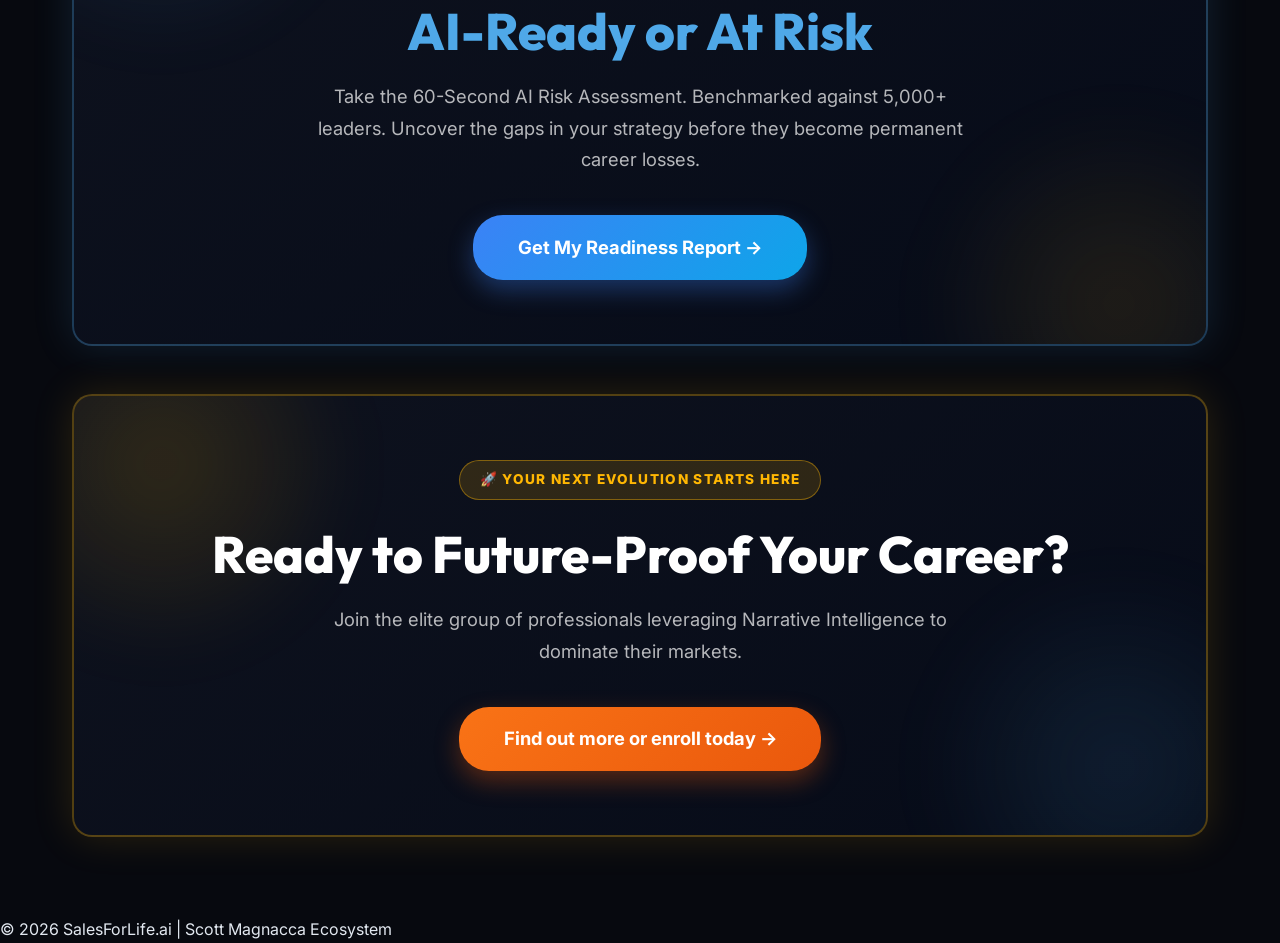
==== commit 9a3efa12: "Update course pricing, replace testimonial section, flash Harvard text, add enroll CTA" ====
--- a/index.html
+++ b/index.html
@@ -106,10 +106,10 @@
                       </defs>
 
                       <!-- BLOCK EXISTING LIGHTBULB -->
-                      <circle cx="202" cy="313" r="65" fill="#060b18" opacity="0.95"/>
+                      <circle cx="165" cy="245" r="85" fill="#060b18" opacity="0.95"/>
                       
                       <!-- MULTI COLORED RADIATING STARBURST -->
-                      <g transform="translate(202, 313)">
+                      <g transform="translate(165, 245)">
                         <g filter="url(#fwGlowSoft)">
                           <animateTransform attributeName="transform" type="rotate" from="0" to="360" dur="20s" repeatCount="indefinite"/>
                           <!-- Core burst -->
@@ -236,6 +236,7 @@
         <div class="container split" style="align-items: center;">
             
             <div class="book-image-container text-center" style="position: relative; max-width: 400px; margin: 0 auto;">
+                <p style="color: #f8fafc; font-size: 1.25rem; font-style: italic; margin-bottom: 2rem;">"The most powerful person in the world is a storyteller"<br><span style="color:#cbd5e1; font-size: 1rem;">- Steve Jobs</span></p>
                 <!-- 3D Book presentation with gold shimmer glow -->
                 <div class="book-3d-scene">
                   <div class="book-3d-wrap">
@@ -253,7 +254,7 @@
                 <!-- Name + headshot inline -->
                 <div style="display:flex; align-items:center; gap:18px; margin-top:1.5rem; margin-bottom:0.5rem;">
                     <h2 style="font-size: 2.8rem; margin:0; letter-spacing: -1px;">Scott Magnacca</h2>
-                    <img src="assets/scott.png" alt="Scott Magnacca" class="instructor-avatar-md">
+                    <img src="assets/scott.png" alt="Scott Magnacca" class="instructor-avatar-md" style="width: 15rem; height: 15rem; border-radius: 50%; object-fit: cover; border: 3px solid rgba(0, 180, 216, 0.4); box-shadow: 0 0 20px rgba(0, 180, 216, 0.3);">
                 </div>
                 <p style="color: #f97316; font-weight: 600; font-size: 1rem; margin-bottom: 2rem; letter-spacing: 0.5px;">Author · Keynote Speaker · AI Readiness Strategist</p>
                 
@@ -261,7 +262,7 @@
                 <p style="font-size: 1.05rem; line-height: 1.7; color: #cbd5e1; margin-bottom: 2.5rem;">As the creator of the Hybrid Advisor framework, Scott has guided 5,000+ leaders through AI readiness assessments — helping them identify gaps, build confidence, and future-proof their careers before competitors do.</p>
                 
                 <div class="quote-box glass" style="margin-top: 2rem; border: 1px solid rgba(249, 115, 22, 0.4); box-shadow: inset 0 0 20px rgba(249, 115, 22, 0.05), 0 0 20px rgba(249, 115, 22, 0.1); padding: 2rem; border-radius: 12px; position:relative; overflow:hidden;">
-                    <p style="font-style: italic; margin: 0; font-size: 1.15rem; line-height: 1.7; color: #f8fafc; font-weight: 300;">"I spent 15 years helping top advisors craft compelling stories — then AI emerged and I watched some of the best professionals I know become invisible overnight. I didn't build the Hybrid Advisor framework for a business reason. I built it because I refused to let that happen to the people I admired."</p>
+                    <p style="font-style: italic; margin: 0; font-size: 1.15rem; line-height: 1.7; color: #f8fafc; font-weight: 300;">"For over 20 years, I've helped top advisors turn expertise into stories that moved people. Then AI hit—and almost overnight, some of the most talented professionals I knew seemed to lose their competitive advantage. Not because they weren’t great, but because the world changed and their story didn’t. That’s when it became clear: the advisors who survive aren’t the ones with the perfect pitch—they’re the ones who stay curious, keep learning, and adapt their story as fast as the world evolves."</p>
                 </div>
                 
                 <div class="instructor-stats" style="display: grid; grid-template-columns: 1fr 1fr; gap: 1.2rem; margin-top: 2.5rem; font-size: 0.9rem; color: #94a3b8;">
@@ -284,7 +285,7 @@
                     <img src="assets/scott.png" alt="Scott Magnacca Headshot" class="bio-photo">
                     <div class="bio-header">
                         <h3 class="text-blue">Scott Magnacca</h3>
-                        <p class="credential"><span class="harvard-text">Harvard</span> ALM | <span class="babson-text">Babson MBA</span></p>
+                        <p class="credential"><span class="harvard-text">Harvard ALM</span> | <span class="babson-text">Babson MBA</span></p>
                     </div>
                     <ul class="bio-details text-left">
                         <li>30 Years in Sales Leadership (Fidelity, TIAA, Edelman Financial Engines)</li>
@@ -311,54 +312,50 @@
     </section>
 
     <!-- SECTION 3.5: TESTIMONIALS & AUDIO PROOF -->
-    <section id="testimonials" class="testimonials section-reveal" style="background: rgba(0,0,0,0.3); border-top: 1px solid var(--glass-border); border-bottom: 1px solid var(--glass-border);">
-        <div class="container split">
+    <section id="testimonials" class="testimonials section-reveal" style="background: rgba(0,0,0,0.3); border-top: 1px solid var(--glass-border); border-bottom: 1px solid var(--glass-border); padding: 5rem 0 2rem;">
+        <div class="container text-center" style="max-width: 800px; padding-bottom: 2rem;">
             <div class="testimonial-text">
                 <h2 class="text-blue" style="margin-bottom: 1rem;">What People Are Saying</h2>
                 <div class="star-rating">★★★★★</div>
-                <p class="quote">"This training gave me the framework to adapt to any future AI advancements, instantly making me a next-generation seller. The ROI was immediate; I recouped the course cost within my first two AI-assisted deals. It's the single best career investment I made this year."</p>
+                <p class="quote" style="border-left:none;">"This training gave me the framework to adapt to any future AI advancements, instantly making me a next-generation seller. The ROI was immediate; I recouped the course cost within my first two AI-assisted deals. It's the single best career investment I made this year."</p>
                 <div class="quote-author">
                     <strong>David A.</strong>
                     <span class="text-muted">Director, Fidelity</span>
                 </div>
-                <p class="quote" style="margin-top: 2rem;">"These skills will help me build my career. The tools I learned in this class are my competitive edge in a tough job market. They are practicable, valuable, and incredibly useful in my personal & professional life."</p>
-            </div>
-            <div class="audio-testimonials">
-                <p class="text-center text-muted mb-2" style="font-size: 1.2rem; font-weight: 600;">Click Here For Audio Experiences</p>
-                <div class="audio-grid">
-                    <div class="audio-card glass hover-float">
-                        <div class="audio-header">
-                            <img src="https://i.pravatar.cc/150?img=5" alt="Olivia" class="avatar">
-                            <span class="name">Olivia</span>
-                        </div>
-                        <div class="audio-player">
-                            <audio controls>
-                                <source src="#" type="audio/mpeg">
-                            </audio>
-                        </div>
-                    </div>
-                    <div class="audio-card glass hover-float">
-                        <div class="audio-header">
-                            <img src="https://i.pravatar.cc/150?img=11" alt="Liam" class="avatar">
-                            <span class="name">Liam</span>
-                        </div>
-                        <div class="audio-player">
-                            <audio controls>
-                                <source src="#" type="audio/mpeg">
-                            </audio>
-                        </div>
-                    </div>
-                    <div class="audio-card glass hover-float">
-                        <div class="audio-header">
-                            <img src="https://i.pravatar.cc/150?img=3" alt="Noah" class="avatar">
-                            <span class="name">Noah</span>
-                        </div>
-                        <div class="audio-player">
-                            <audio controls>
-                                <source src="#" type="audio/mpeg">
-                            </audio>
-                        </div>
-                    </div>
+                <p class="quote" style="margin-top: 2rem; border-left:none;">"These skills will help me build my career. The tools I learned in this class are my competitive edge in a tough job market. They are practicable, valuable, and incredibly useful in my personal & professional life."</p>
+            </div>
+        </div>
+
+        <div class="container" style="padding: 2rem 2rem 2rem; text-align: center;">
+            <div class="section-badge" style="display:inline-block; background:rgba(59,110,246,0.15); color:var(--accent-blue); padding:0.4rem 1rem; border-radius:20px; font-weight:700; font-size:0.8rem; letter-spacing:0.1em; margin-bottom:1.5rem; border:1px solid rgba(59,110,246,0.3);">
+                CLIENT CASE STUDIES
+            </div>
+            <h2 style="margin-bottom: 2.5rem; color: #fff; font-family: 'Outfit', sans-serif; font-size: clamp(2rem, 3vw, 2.5rem); font-weight: 700;">Click Here For Audio Experiences</h2>
+            <div style="display: grid; grid-template-columns: repeat(auto-fit, minmax(240px, 1fr)); gap: 2.5rem; justify-items: center; max-width: 1200px; margin: 0 auto;">
+                <!-- Anaaya (Video) -->
+                <div style="background: var(--surface2); border: 1px solid var(--border); border-radius: 12px; overflow: hidden; width: 100%; box-shadow: 0 10px 30px rgba(0,0,0,0.3); transition: transform 0.3s;" onmouseover="this.style.transform='translateY(-5px)';" onmouseout="this.style.transform='translateY(0)';">
+                    <video src="assets/Anaaya2.mp4" poster="assets/anaaya2.webp" controls style="width: 100%; aspect-ratio: 16/9; background:#000; object-fit: cover;"></video>
+                    <div style="padding: 1rem; color: #fff; font-weight: 700; font-size: 1.1rem; text-transform: uppercase;">Anaaya</div>
+                </div>
+                
+                <!-- Pablo (Audio) -->
+                <div style="background: var(--surface2); border: 1px solid var(--border); border-radius: 12px; overflow: hidden; width: 100%; box-shadow: 0 10px 30px rgba(0,0,0,0.3); transition: transform 0.3s;" onmouseover="this.style.transform='translateY(-5px)';" onmouseout="this.style.transform='translateY(0)';">
+                    <img src="assets/FNPabloFNL.webp" alt="Pablo" style="width: 100%; aspect-ratio: 16/9; object-fit: cover;">
+                    <audio src="assets/FNLPablo%20FNL.mp3" controls style="width: 100%; height: 40px; border-radius: 0; outline: none; margin-bottom: -4px;"></audio>
+                    <div style="padding: 0.8rem 1rem; color: #fff; font-weight: 700; font-size: 1.1rem; text-transform: uppercase; border-top: 1px solid var(--border);">Pablo</div>
+                </div>
+                
+                <!-- GZ (Audio) -->
+                <div style="background: var(--surface2); border: 1px solid var(--border); border-radius: 12px; overflow: hidden; width: 100%; box-shadow: 0 10px 30px rgba(0,0,0,0.3); transition: transform 0.3s;" onmouseover="this.style.transform='translateY(-5px)';" onmouseout="this.style.transform='translateY(0)';">
+                    <img src="assets/GZFNL.webp" alt="GZ" style="width: 100%; aspect-ratio: 16/9; object-fit: cover;">
+                    <audio src="assets/GZFNL.mp3" controls style="width: 100%; height: 40px; border-radius: 0; outline: none; margin-bottom: -4px;"></audio>
+                    <div style="padding: 0.8rem 1rem; color: #fff; font-weight: 700; font-size: 1.1rem; text-transform: uppercase; border-top: 1px solid var(--border);">GZ</div>
+                </div>
+                
+                <!-- VS (Video) -->
+                <div style="background: var(--surface2); border: 1px solid var(--border); border-radius: 12px; overflow: hidden; width: 100%; box-shadow: 0 10px 30px rgba(0,0,0,0.3); transition: transform 0.3s;" onmouseover="this.style.transform='translateY(-5px)';" onmouseout="this.style.transform='translateY(0)';">
+                    <video src="assets/VSFNLK2.mp4" poster="assets/VSFNLK2.webp" controls style="width: 100%; aspect-ratio: 16/9; background:#000; object-fit: cover;"></video>
+                    <div style="padding: 1rem; color: #fff; font-weight: 700; font-size: 1.1rem; text-transform: uppercase;">VS</div>
                 </div>
             </div>
         </div>
@@ -425,7 +422,7 @@
                 <div class="card glass pricing-card hover-float">
                     <div class="card-header text-center pt-2">
                         <h3 class="tier-title text-pink">AI SALES ARCHITECT</h3>
-                        <p class="price">$5000+</p>
+                        <p class="price">$2499</p>
                         <p class="format text-muted">Custom 1-on-1 Intensive</p>
                     </div>
                     <div class="card-divider"></div>
@@ -441,7 +438,7 @@
                             <img src="assets/badge_hybrid.png" class="mini-cert shine-effect" alt="Architect Certification">
                             <p>Sales Architect<br>Enterprise Credential</p>
                         </div>
-                        <button class="btn-purple enroll-btn full-width oval" data-course="Sales Architect VIP" data-price="5000">APPLY FOR VIP</button>
+                        <button class="btn-purple enroll-btn full-width oval" data-course="Sales Architect VIP" data-price="2499">APPLY FOR VIP</button>
                     </div>
                 </div>
             </div>
@@ -515,43 +512,11 @@
         </div>
     </section>
 
-    <!-- AUDIO EXPERIENCES SECTION -->
-    <section class="container" style="padding: 4rem 2rem 2rem; text-align: center; border-top: 1px solid rgba(255,255,255,0.05); margin-top: 2rem;">
-        <div class="section-badge" style="display:inline-block; background:rgba(59,110,246,0.15); color:var(--accent-blue); padding:0.4rem 1rem; border-radius:20px; font-weight:700; font-size:0.8rem; letter-spacing:0.1em; margin-bottom:1.5rem; border:1px solid rgba(59,110,246,0.3);">
-            CLIENT CASE STUDIES
-        </div>
-        <h2 style="margin-bottom: 2.5rem; color: #fff; font-family: 'Outfit', sans-serif; font-size: clamp(2rem, 3vw, 2.5rem); font-weight: 700;">Click Here For Audio Experiences</h2>
-        <div style="display: grid; grid-template-columns: repeat(auto-fit, minmax(240px, 1fr)); gap: 2.5rem; justify-items: center; max-width: 1200px; margin: 0 auto;">
-            <!-- Anaaya (Video) -->
-            <div style="background: var(--surface2); border: 1px solid var(--border); border-radius: 12px; overflow: hidden; width: 100%; box-shadow: 0 10px 30px rgba(0,0,0,0.3); transition: transform 0.3s;" onmouseover="this.style.transform='translateY(-5px)';" onmouseout="this.style.transform='translateY(0)';">
-                <video src="assets/Anaaya2.mp4" poster="assets/anaaya2.webp" controls style="width: 100%; aspect-ratio: 16/9; background:#000; object-fit: cover;"></video>
-                <div style="padding: 1rem; color: #fff; font-weight: 700; font-size: 1.1rem; text-transform: uppercase;">Anaaya</div>
-            </div>
-            
-            <!-- Pablo (Audio) -->
-            <div style="background: var(--surface2); border: 1px solid var(--border); border-radius: 12px; overflow: hidden; width: 100%; box-shadow: 0 10px 30px rgba(0,0,0,0.3); transition: transform 0.3s;" onmouseover="this.style.transform='translateY(-5px)';" onmouseout="this.style.transform='translateY(0)';">
-                <img src="assets/FNPabloFNL.webp" alt="Pablo" style="width: 100%; aspect-ratio: 16/9; object-fit: cover;">
-                <audio src="assets/FNLPablo%20FNL.mp3" controls style="width: 100%; height: 40px; border-radius: 0; outline: none; margin-bottom: -4px;"></audio>
-                <div style="padding: 0.8rem 1rem; color: #fff; font-weight: 700; font-size: 1.1rem; text-transform: uppercase; border-top: 1px solid var(--border);">Pablo</div>
-            </div>
-            
-            <!-- GZ (Audio) -->
-            <div style="background: var(--surface2); border: 1px solid var(--border); border-radius: 12px; overflow: hidden; width: 100%; box-shadow: 0 10px 30px rgba(0,0,0,0.3); transition: transform 0.3s;" onmouseover="this.style.transform='translateY(-5px)';" onmouseout="this.style.transform='translateY(0)';">
-                <img src="assets/GZFNL.webp" alt="GZ" style="width: 100%; aspect-ratio: 16/9; object-fit: cover;">
-                <audio src="assets/GZFNL.mp3" controls style="width: 100%; height: 40px; border-radius: 0; outline: none; margin-bottom: -4px;"></audio>
-                <div style="padding: 0.8rem 1rem; color: #fff; font-weight: 700; font-size: 1.1rem; text-transform: uppercase; border-top: 1px solid var(--border);">GZ</div>
-            </div>
-            
-            <!-- VS (Video) -->
-            <div style="background: var(--surface2); border: 1px solid var(--border); border-radius: 12px; overflow: hidden; width: 100%; box-shadow: 0 10px 30px rgba(0,0,0,0.3); transition: transform 0.3s;" onmouseover="this.style.transform='translateY(-5px)';" onmouseout="this.style.transform='translateY(0)';">
-                <video src="assets/VSFNLK2.mp4" poster="assets/VSFNLK2.webp" controls style="width: 100%; aspect-ratio: 16/9; background:#000; object-fit: cover;"></video>
-                <div style="padding: 1rem; color: #fff; font-weight: 700; font-size: 1.1rem; text-transform: uppercase;">VS</div>
-            </div>
-        </div>
-    </section>
+
 
     <!-- EYE-CATCHING QUIZ CTA -->
-    <section class="container" style="padding: 2rem 2rem 8rem; text-align: center;">
+    <!-- EYE-CATCHING QUIZ CTA -->
+    <section class="container" style="padding: 2rem 2rem 3rem; text-align: center;">
         <div style="background: linear-gradient(145deg, #0e121e 0%, #060b18 100%); border: 2px solid rgba(79,168,232,0.3); border-radius: 20px; padding: 4rem 2rem; position: relative; overflow: hidden; box-shadow: 0 0 40px rgba(79,168,232,0.15);">
             <!-- Ambient glowing orbs inside CTA -->
             <div style="position:absolute; top:-30%; left:-10%; width:400px; height:400px; background:radial-gradient(circle, rgba(79,168,232,0.15), transparent 70%); border-radius:50%; filter:blur(30px); pointer-events:none;"></div>
@@ -564,6 +529,25 @@
                 
                 <a href="https://60-second-ai-quiz.netlify.app/" target="_blank" style="display:inline-block; background:linear-gradient(135deg, #3b82f6, #0ea5e9); color:#fff; font-size:1.15rem; font-weight:700; padding:1.1rem 2.8rem; border-radius:30px; text-decoration:none; box-shadow:0 10px 25px rgba(59,130,246,0.35); transition:transform 0.3s ease, box-shadow 0.3s ease;" onmouseover="this.style.transform='translateY(-3px)'; this.style.boxShadow='0 15px 35px rgba(59,130,246,0.5)';" onmouseout="this.style.transform='translateY(0)'; this.style.boxShadow='0 10px 25px rgba(59,130,246,0.35)';">
                     Get My Readiness Report →
+                </a>
+            </div>
+        </div>
+    </section>
+
+    <!-- MOTIVATION ENROLL CTA -->
+    <section class="container" style="padding: 0rem 2rem 5rem; text-align: center;">
+        <div style="background: linear-gradient(145deg, #0e121e 0%, #060b18 100%); border: 2px solid rgba(255,183,3,0.3); border-radius: 20px; padding: 4rem 2rem; position: relative; overflow: hidden; box-shadow: 0 0 40px rgba(255,183,3,0.15);">
+            <!-- Ambient glowing orbs inside CTA -->
+            <div style="position:absolute; top:-30%; left:-10%; width:400px; height:400px; background:radial-gradient(circle, rgba(255,183,3,0.15), transparent 70%); border-radius:50%; filter:blur(30px); pointer-events:none;"></div>
+            <div style="position:absolute; bottom:-30%; right:-10%; width:400px; height:400px; background:radial-gradient(circle, rgba(79,168,232,0.12), transparent 70%); border-radius:50%; filter:blur(30px); pointer-events:none;"></div>
+            
+            <div style="position:relative; z-index:2;">
+                <div style="display:inline-block; background:rgba(255,183,3,0.15); color:#ffb703; padding:0.5rem 1.2rem; border-radius:20px; font-weight:800; font-size:0.85rem; letter-spacing:0.1em; margin-bottom:1.5rem; border:1px solid rgba(255,183,3,0.4);">🚀 YOUR NEXT EVOLUTION STARTS HERE</div>
+                <h2 style="font-family: 'Outfit', sans-serif; font-size: clamp(2.2rem, 4vw, 3.2rem); font-weight: 800; color: #fff; margin-bottom: 1.2rem; line-height: 1.2;">Ready to Future-Proof Your Career?</h2>
+                <p style="color: rgba(255,255,255,0.7); font-size: 1.15rem; max-width: 650px; margin: 0 auto 2.5rem; line-height: 1.7;">Join the elite group of professionals leveraging Narrative Intelligence to dominate their markets.</p>
+                
+                <a href="#pathways" style="display:inline-block; background:linear-gradient(135deg, #f97316, #ea580c); color:#fff; font-size:1.15rem; font-weight:700; padding:1.1rem 2.8rem; border-radius:30px; text-decoration:none; box-shadow:0 10px 25px rgba(234,88,12,0.35); transition:transform 0.3s ease, box-shadow 0.3s ease;" onmouseover="this.style.transform='translateY(-3px)'; this.style.boxShadow='0 15px 35px rgba(234,88,12,0.5)';" onmouseout="this.style.transform='translateY(0)'; this.style.boxShadow='0 10px 25px rgba(234,88,12,0.35)';">
+                    Find out more or enroll today →
                 </a>
             </div>
         </div>
--- a/styles.css
+++ b/styles.css
@@ -237,12 +237,15 @@
 .modal-content {
     width: 90%; max-width: 500px; position: relative;
 }
-.close {
-    position: absolute; top: 1rem; right: 1.5rem;
-    color: var(--text-muted); font-size: 2rem;
+.close, span.close-discount {
+    position: absolute; top: 0.5rem; right: 1.5rem;
+    color: var(--text-muted); font-size: 3.5rem;
     cursor: pointer;
-}
-.close:hover { color: var(--text-main); }
+    line-height: 1;
+    z-index: 10;
+    transition: color 0.3s;
+}
+.close:hover, span.close-discount:hover { color: var(--text-main); }
 .price-display { margin-bottom: 2rem; font-size: 1.2rem; }
 .price-display strong { color: var(--accent-gold); }
 
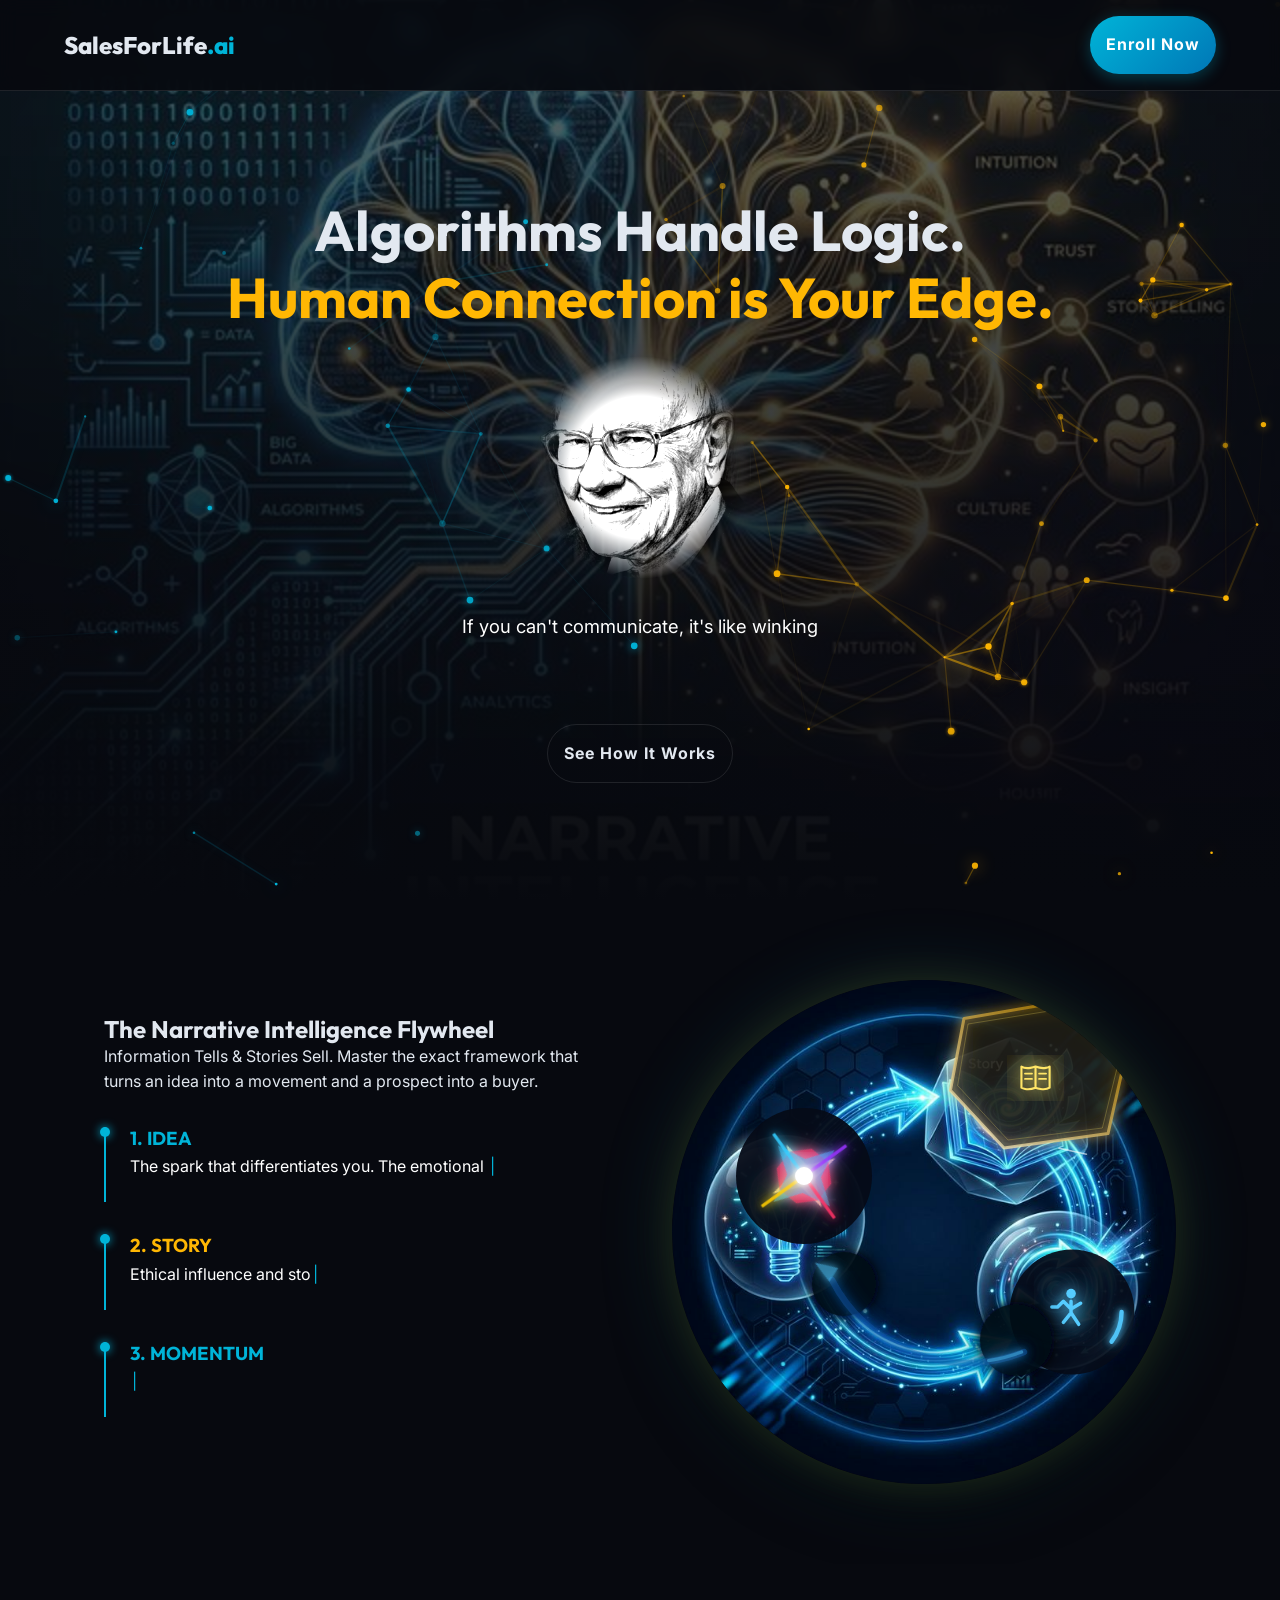
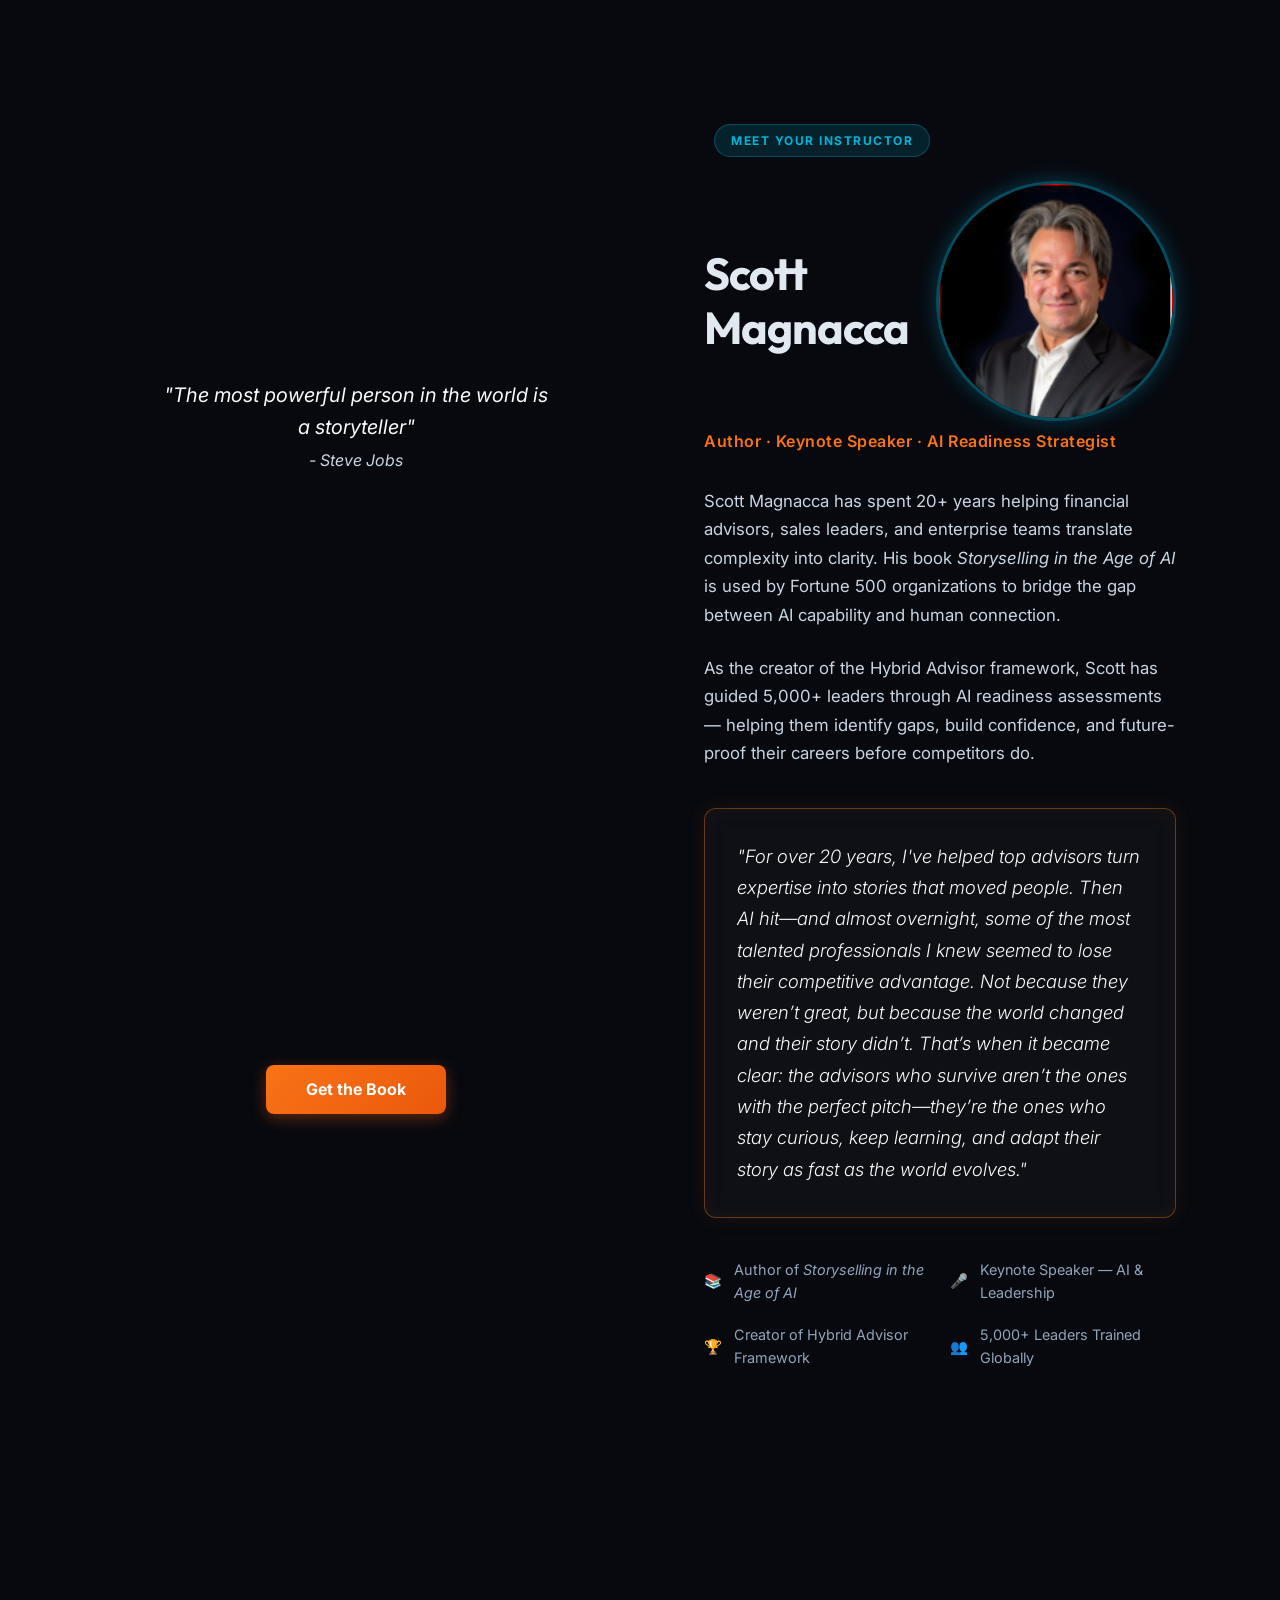
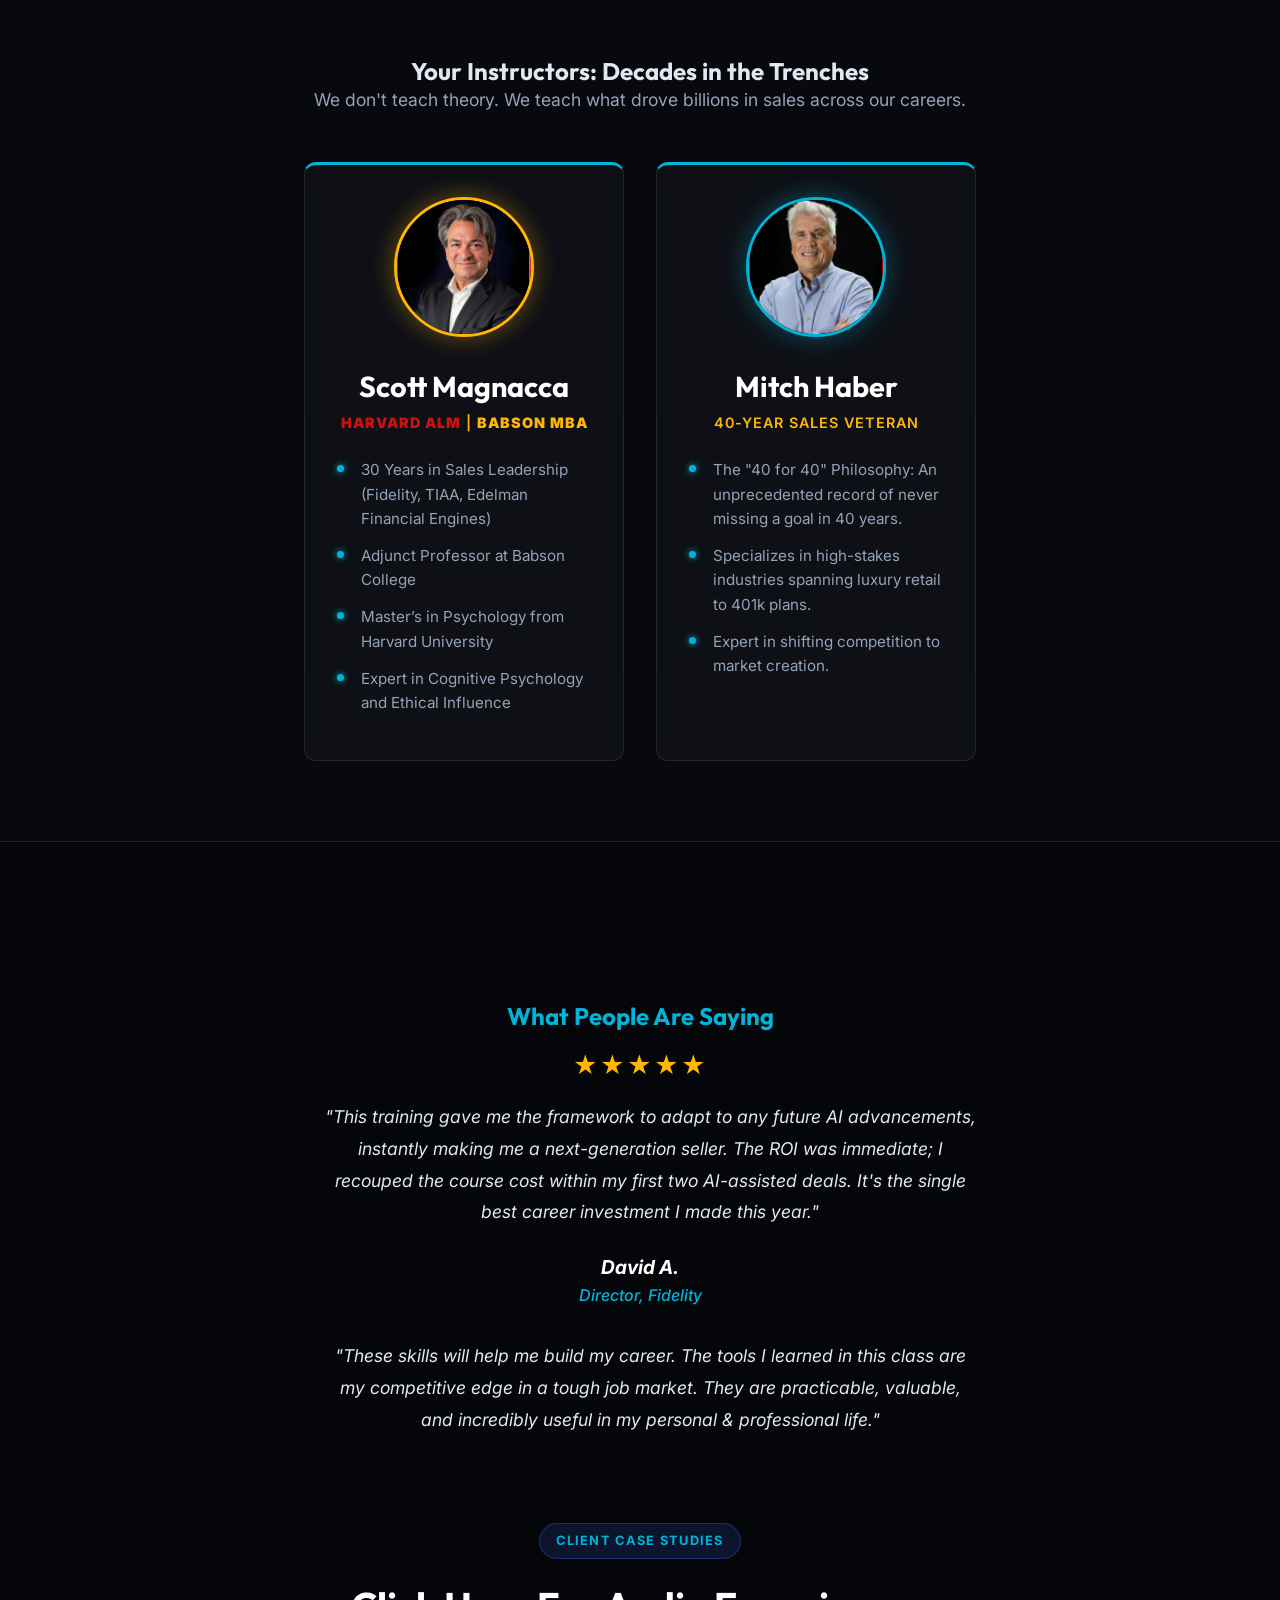
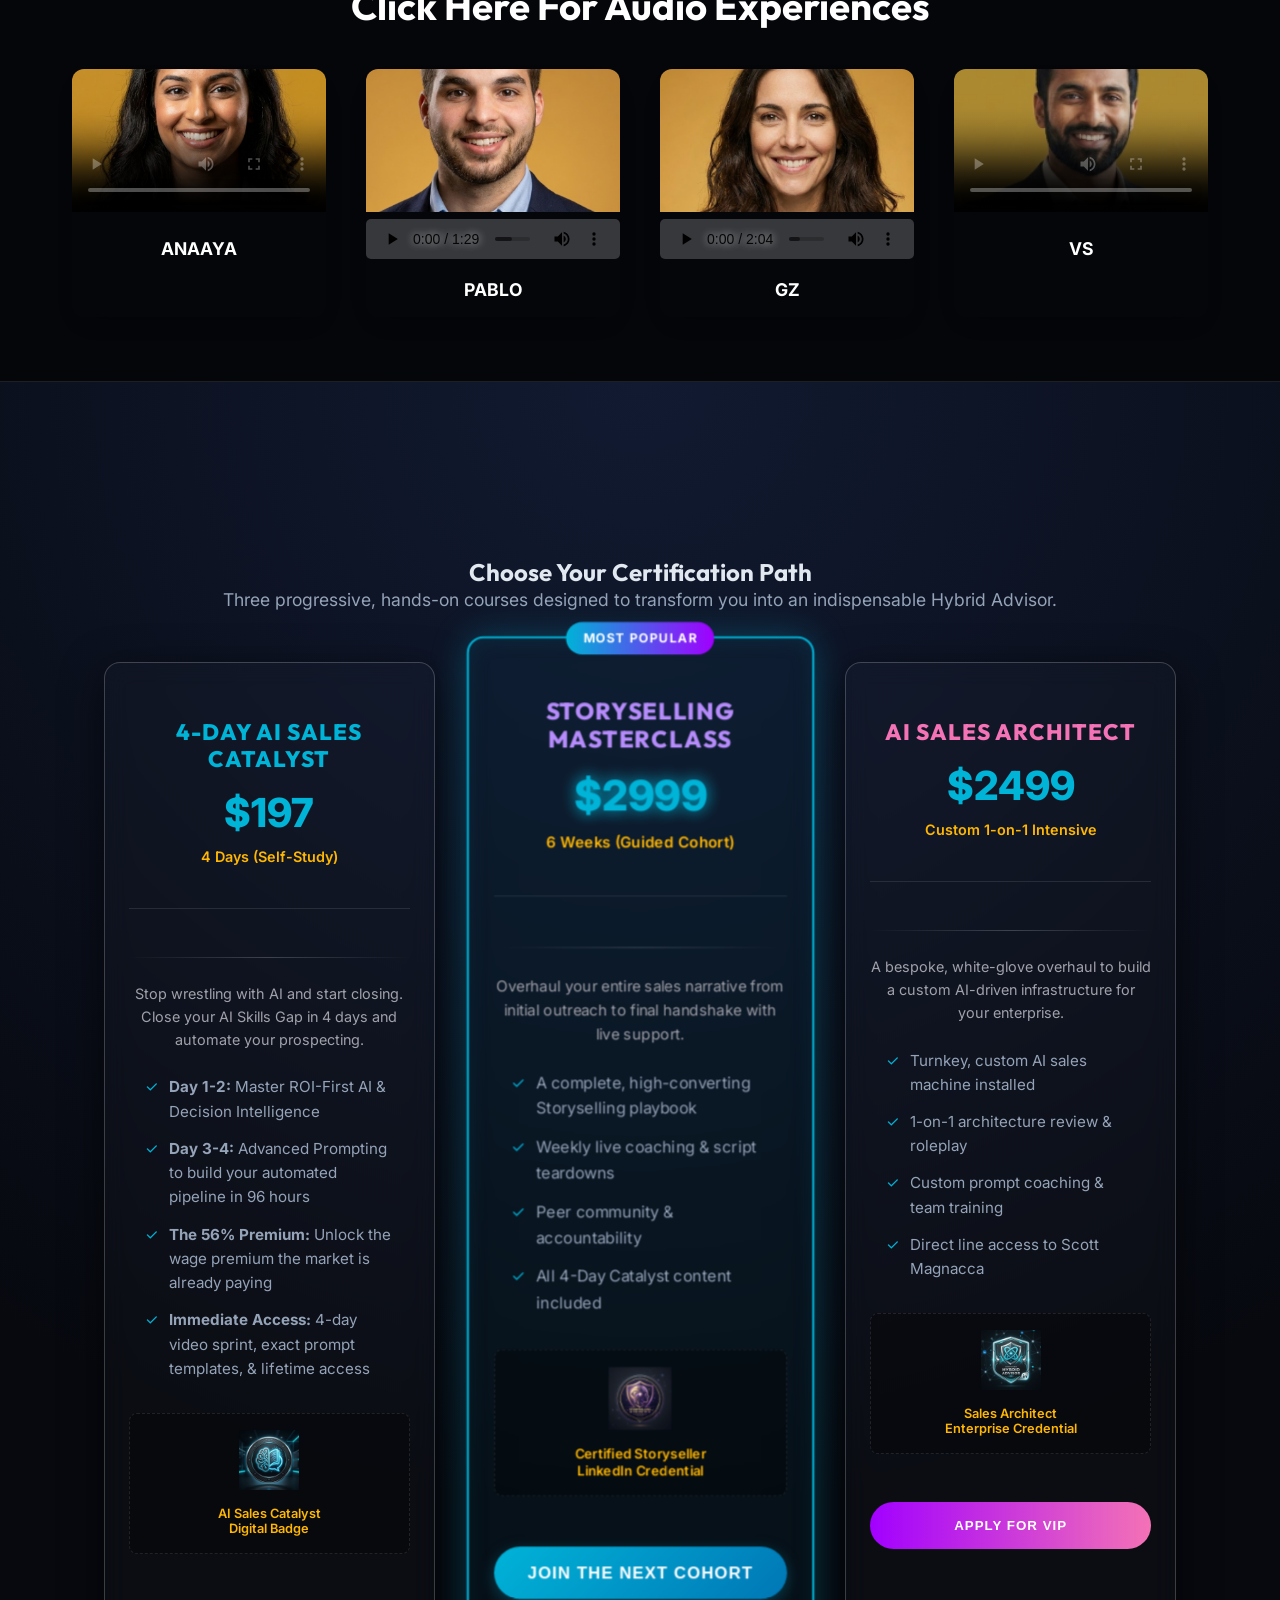
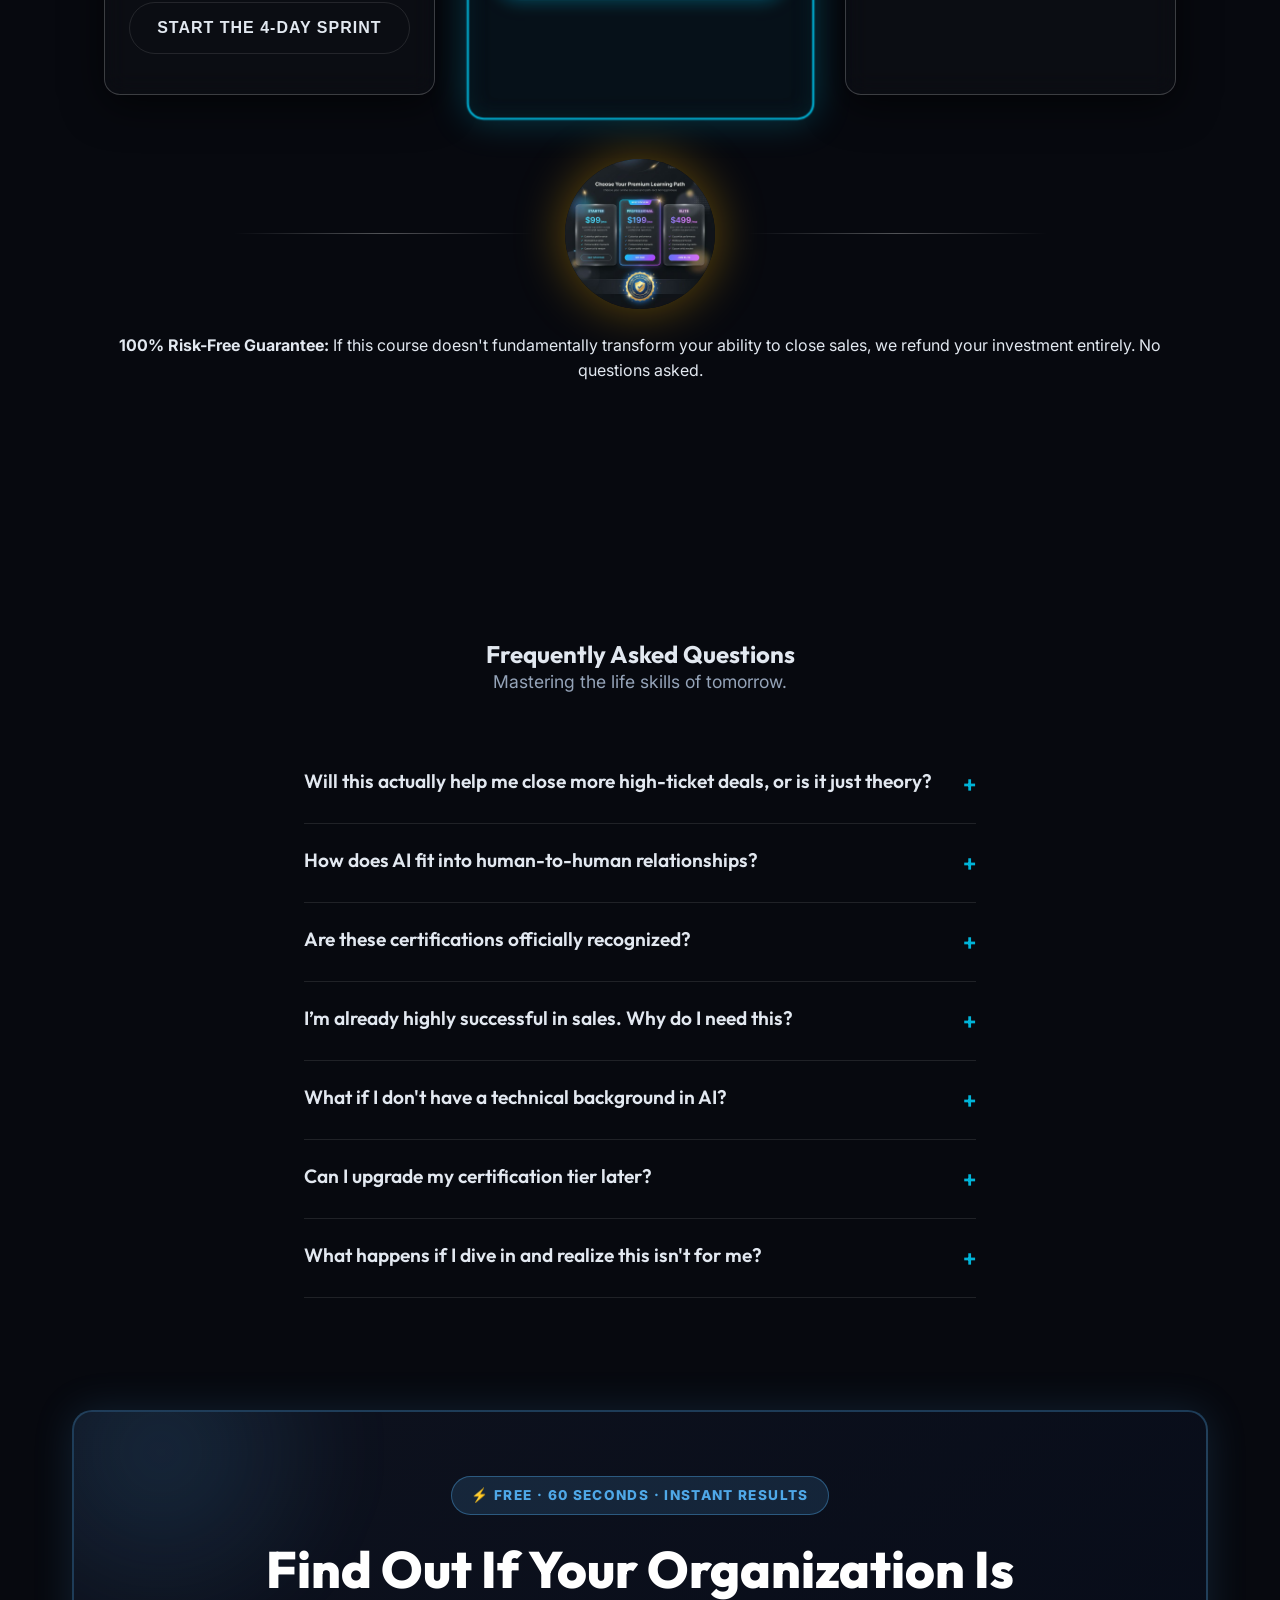
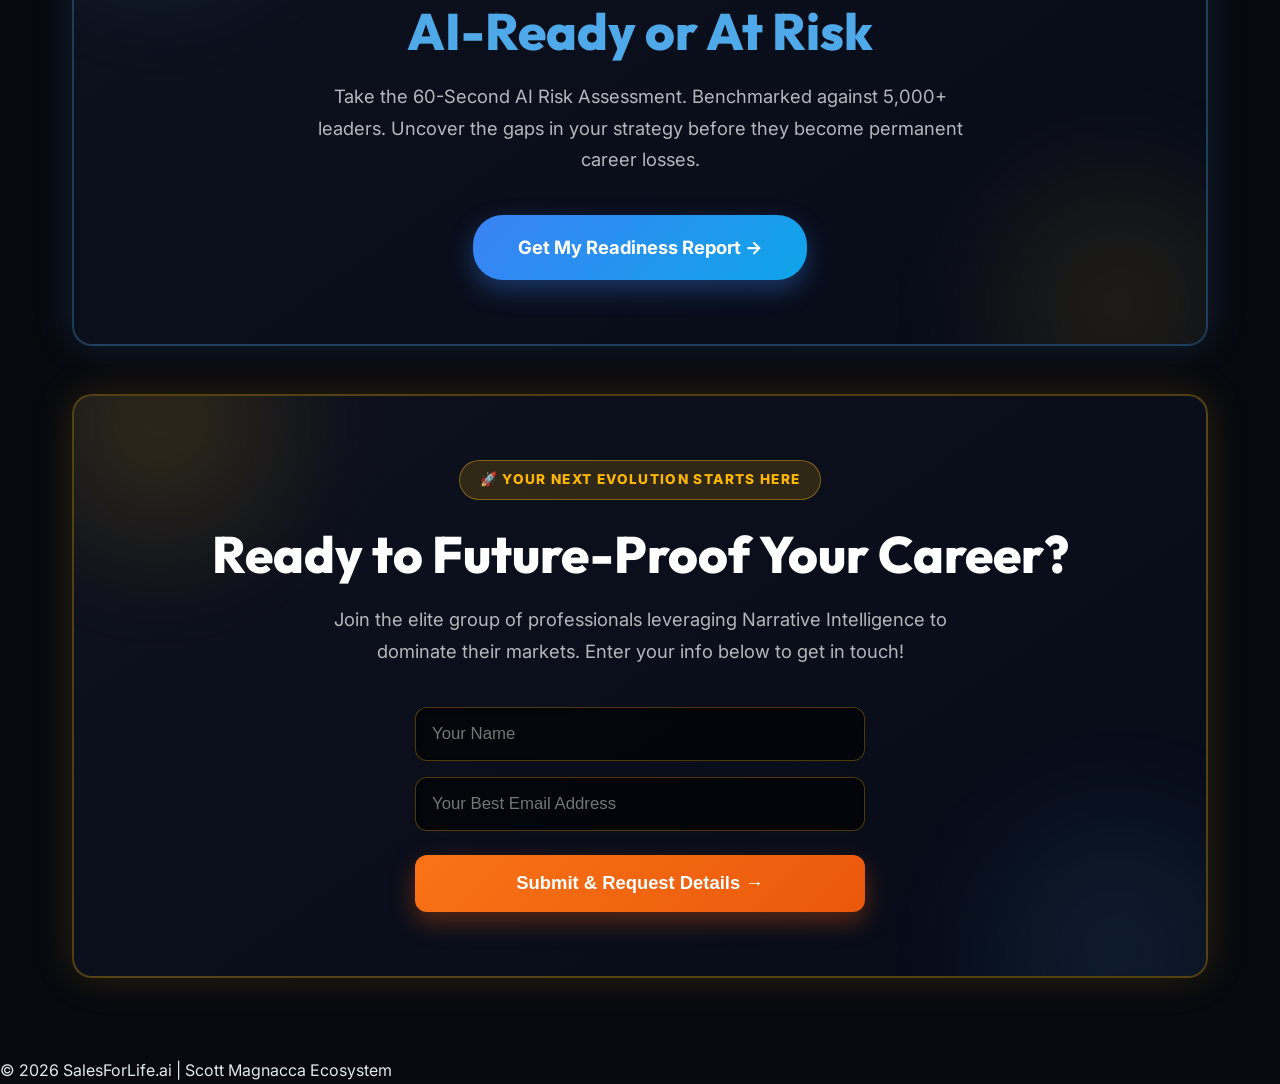
==== commit c6106c21: "Convert bottom CTA into a live Netlify contact form" ====
--- a/index.html
+++ b/index.html
@@ -544,11 +544,15 @@
             <div style="position:relative; z-index:2;">
                 <div style="display:inline-block; background:rgba(255,183,3,0.15); color:#ffb703; padding:0.5rem 1.2rem; border-radius:20px; font-weight:800; font-size:0.85rem; letter-spacing:0.1em; margin-bottom:1.5rem; border:1px solid rgba(255,183,3,0.4);">🚀 YOUR NEXT EVOLUTION STARTS HERE</div>
                 <h2 style="font-family: 'Outfit', sans-serif; font-size: clamp(2.2rem, 4vw, 3.2rem); font-weight: 800; color: #fff; margin-bottom: 1.2rem; line-height: 1.2;">Ready to Future-Proof Your Career?</h2>
-                <p style="color: rgba(255,255,255,0.7); font-size: 1.15rem; max-width: 650px; margin: 0 auto 2.5rem; line-height: 1.7;">Join the elite group of professionals leveraging Narrative Intelligence to dominate their markets.</p>
-                
-                <a href="#pathways" style="display:inline-block; background:linear-gradient(135deg, #f97316, #ea580c); color:#fff; font-size:1.15rem; font-weight:700; padding:1.1rem 2.8rem; border-radius:30px; text-decoration:none; box-shadow:0 10px 25px rgba(234,88,12,0.35); transition:transform 0.3s ease, box-shadow 0.3s ease;" onmouseover="this.style.transform='translateY(-3px)'; this.style.boxShadow='0 15px 35px rgba(234,88,12,0.5)';" onmouseout="this.style.transform='translateY(0)'; this.style.boxShadow='0 10px 25px rgba(234,88,12,0.35)';">
-                    Find out more or enroll today →
-                </a>
+                <p style="color: rgba(255,255,255,0.7); font-size: 1.15rem; max-width: 650px; margin: 0 auto 2.5rem; line-height: 1.7;">Join the elite group of professionals leveraging Narrative Intelligence to dominate their markets. Enter your info below to get in touch!</p>
+                
+                <form name="bottom-contact" data-netlify="true" style="display: flex; flex-direction: column; gap: 1rem; max-width: 450px; margin: 0 auto;">
+                    <input type="text" name="name" required placeholder="Your Name" style="padding: 1rem; border-radius: 12px; border: 1px solid rgba(255,183,3,0.3); background: rgba(0,0,0,0.6); color: #fff; font-size: 1.05rem; width: 100%; outline: none; box-shadow: inset 0 2px 5px rgba(0,0,0,0.5);">
+                    <input type="email" name="email" required placeholder="Your Best Email Address" style="padding: 1rem; border-radius: 12px; border: 1px solid rgba(255,183,3,0.3); background: rgba(0,0,0,0.6); color: #fff; font-size: 1.05rem; width: 100%; outline: none; box-shadow: inset 0 2px 5px rgba(0,0,0,0.5);">
+                    <button type="submit" style="margin-top: 0.5rem; background:linear-gradient(135deg, #f97316, #ea580c); color:#fff; font-size:1.15rem; font-weight:700; padding:1.1rem; border-radius:12px; border:none; cursor:pointer; box-shadow:0 10px 25px rgba(234,88,12,0.35); transition:transform 0.3s ease, box-shadow 0.3s ease;" onmouseover="this.style.transform='translateY(-3px)'; this.style.boxShadow='0 15px 35px rgba(234,88,12,0.5)';" onmouseout="this.style.transform='translateY(0)'; this.style.boxShadow='0 10px 25px rgba(234,88,12,0.35)';">
+                        Submit & Request Details →
+                    </button>
+                </form>
             </div>
         </div>
     </section>
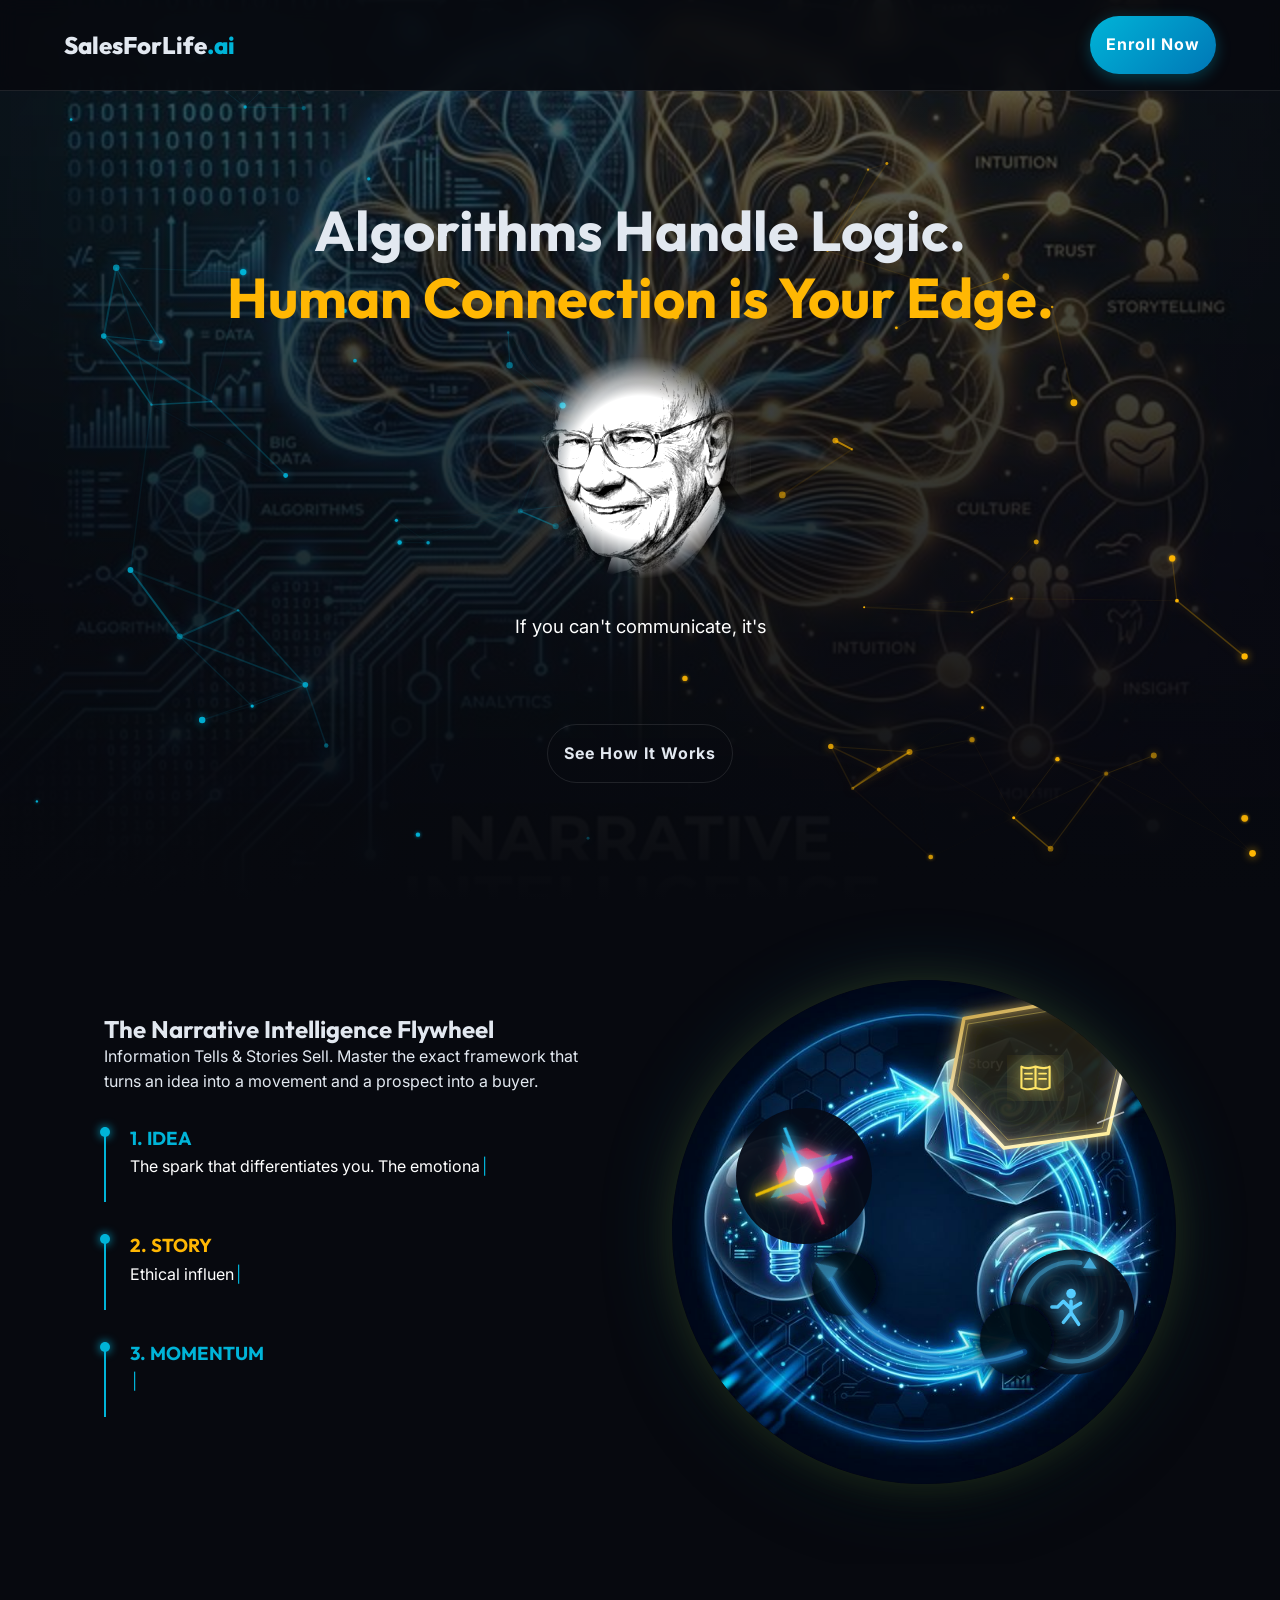
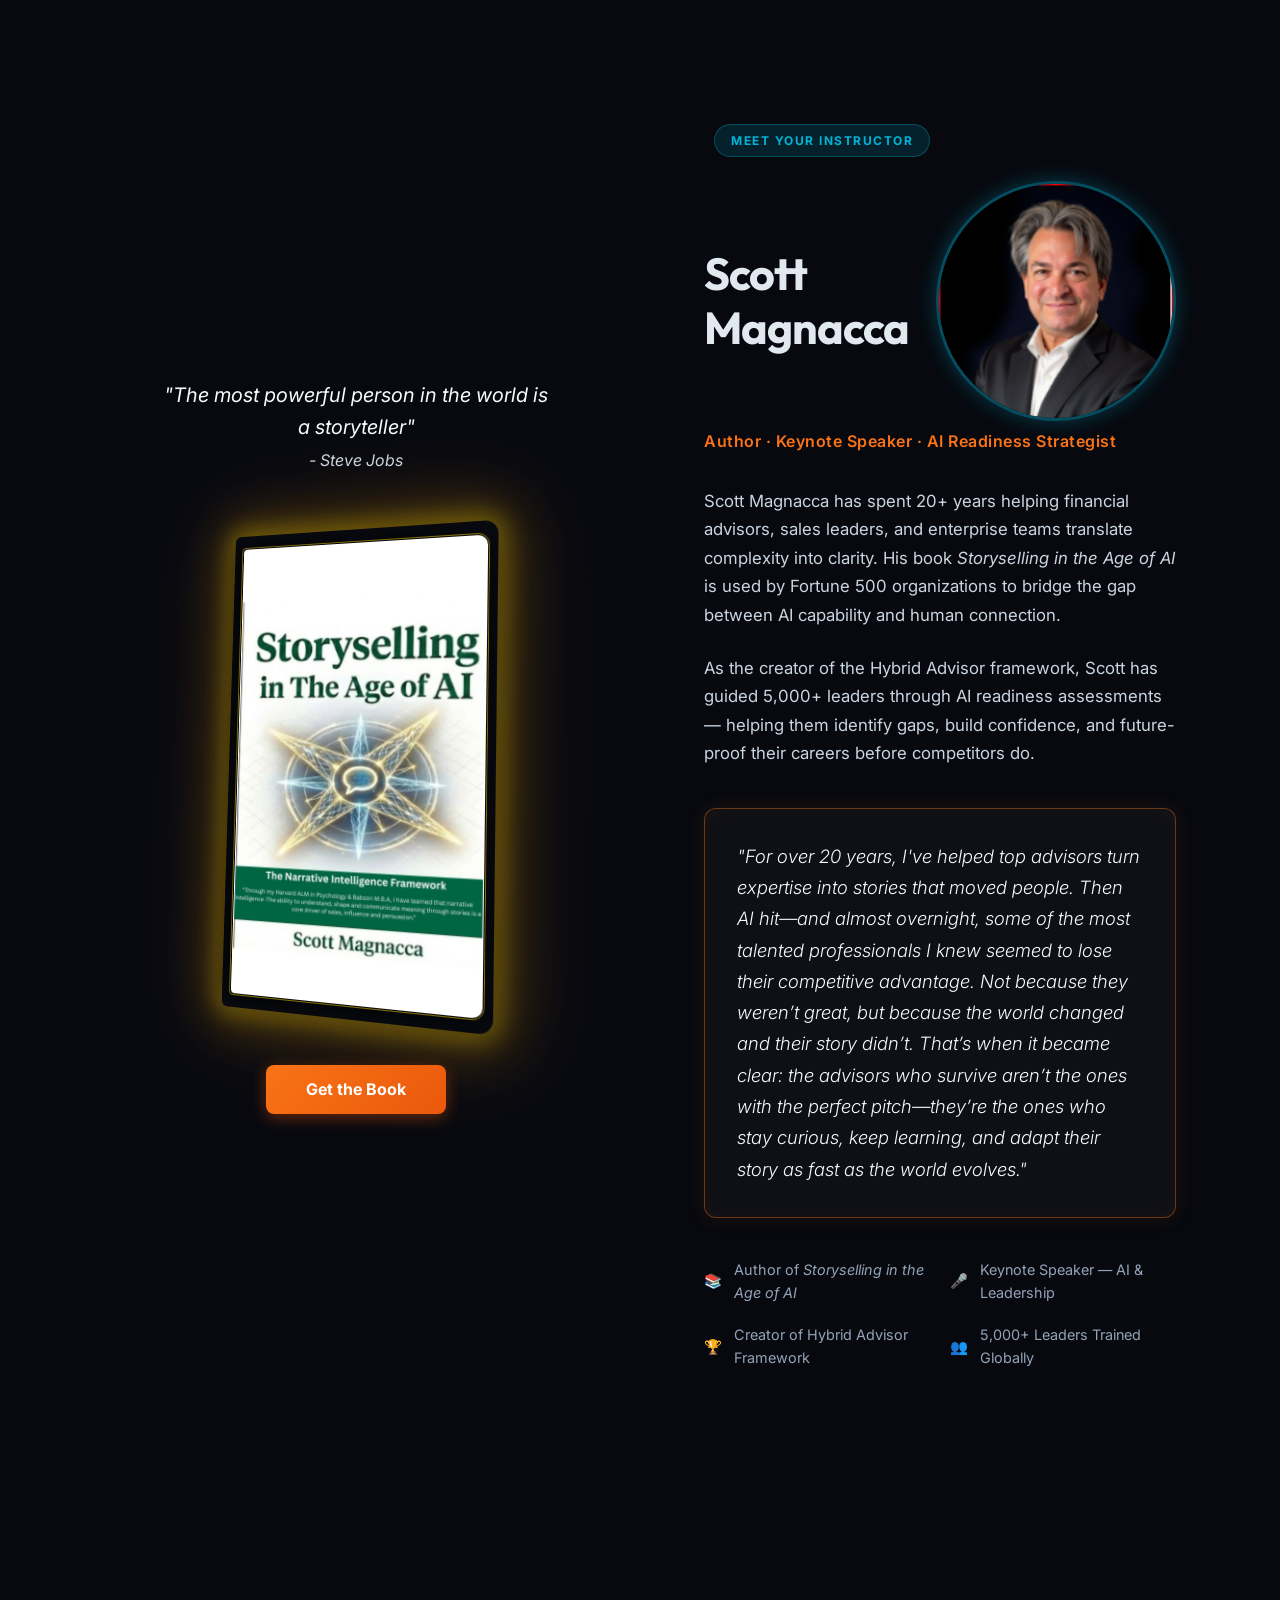
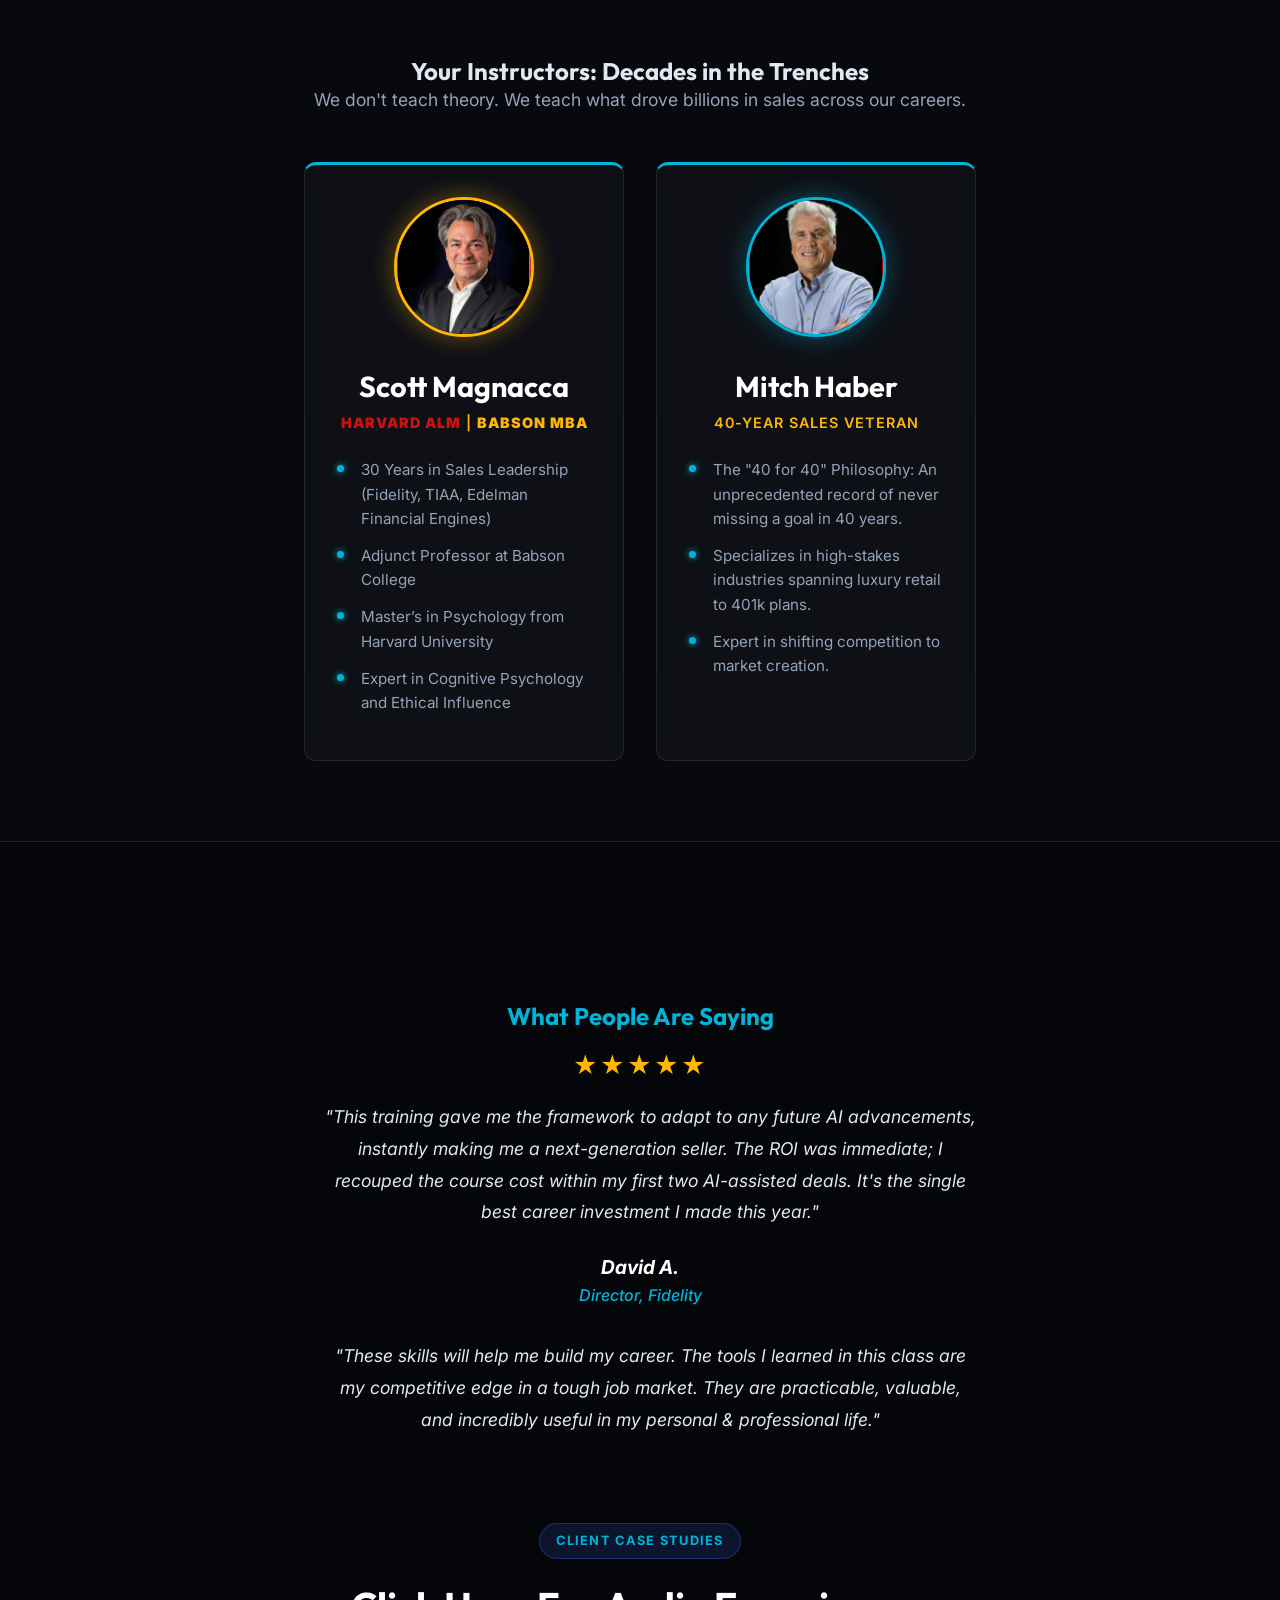
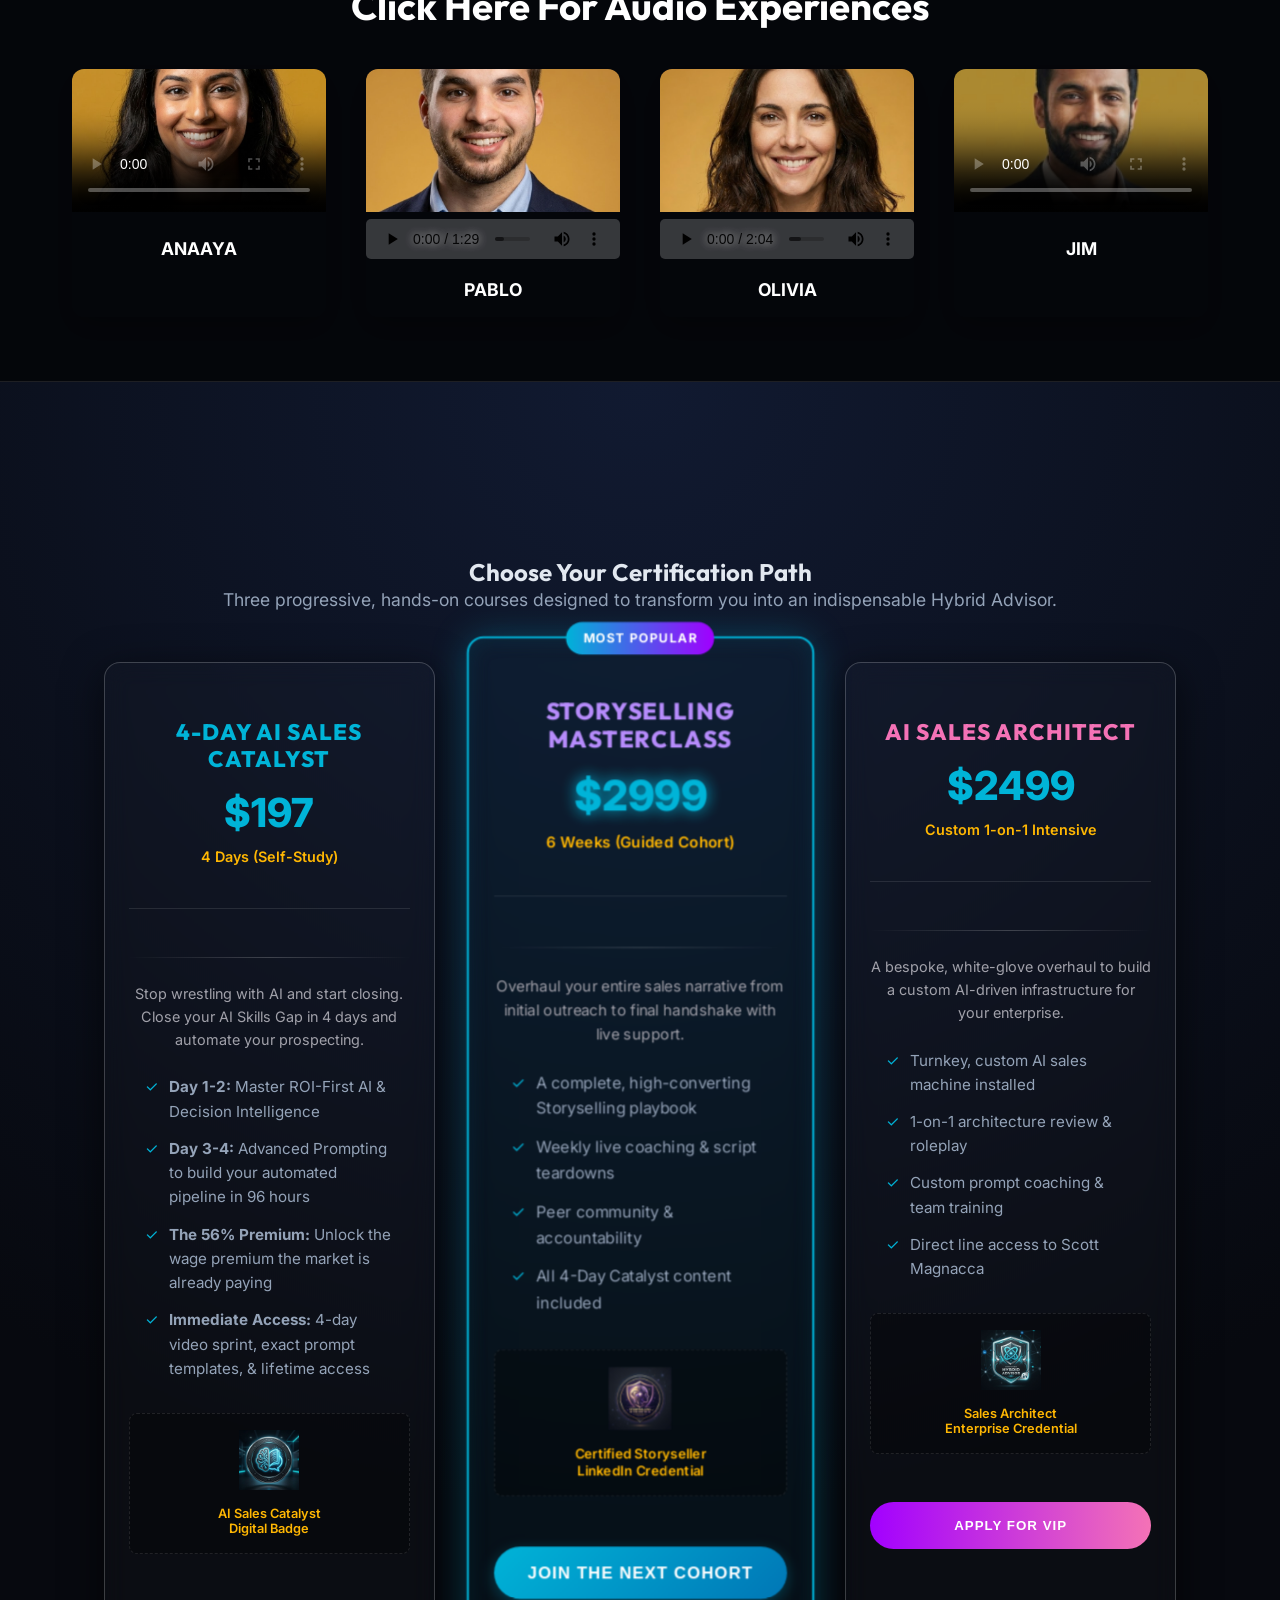
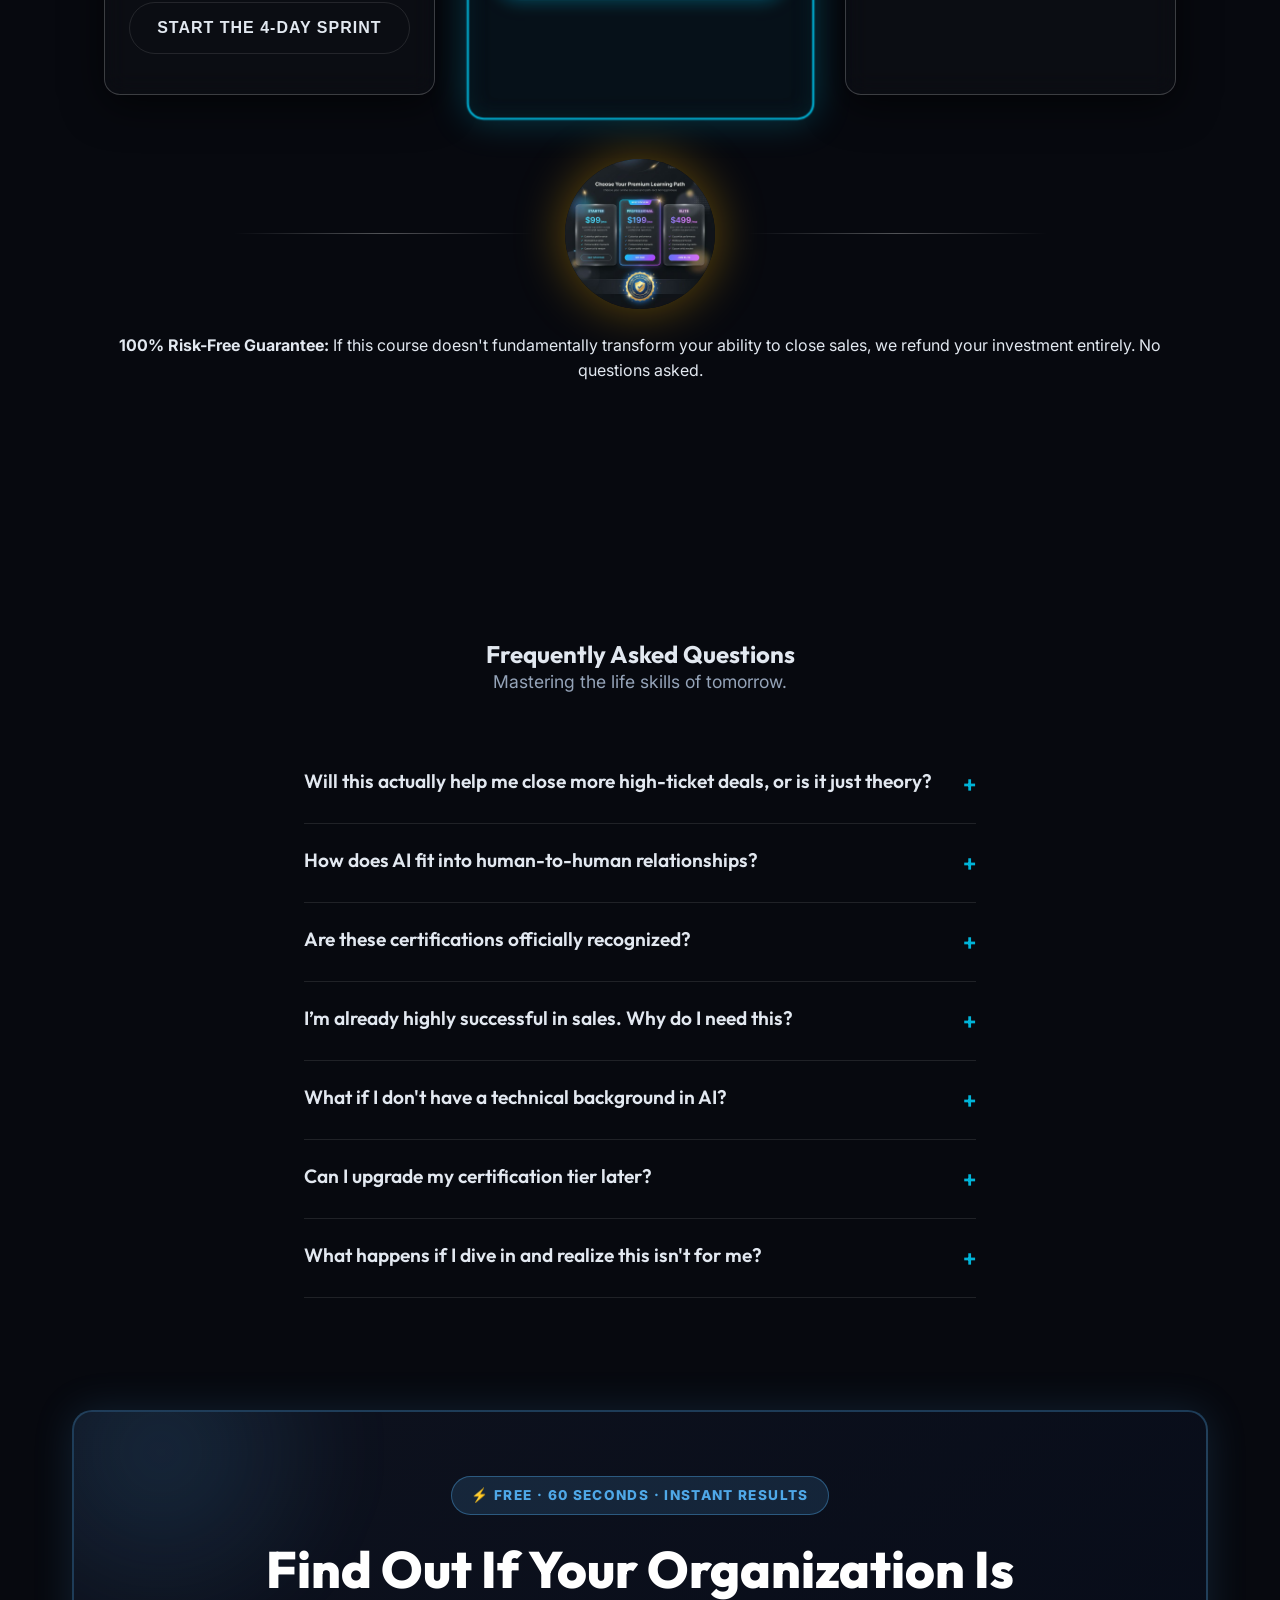
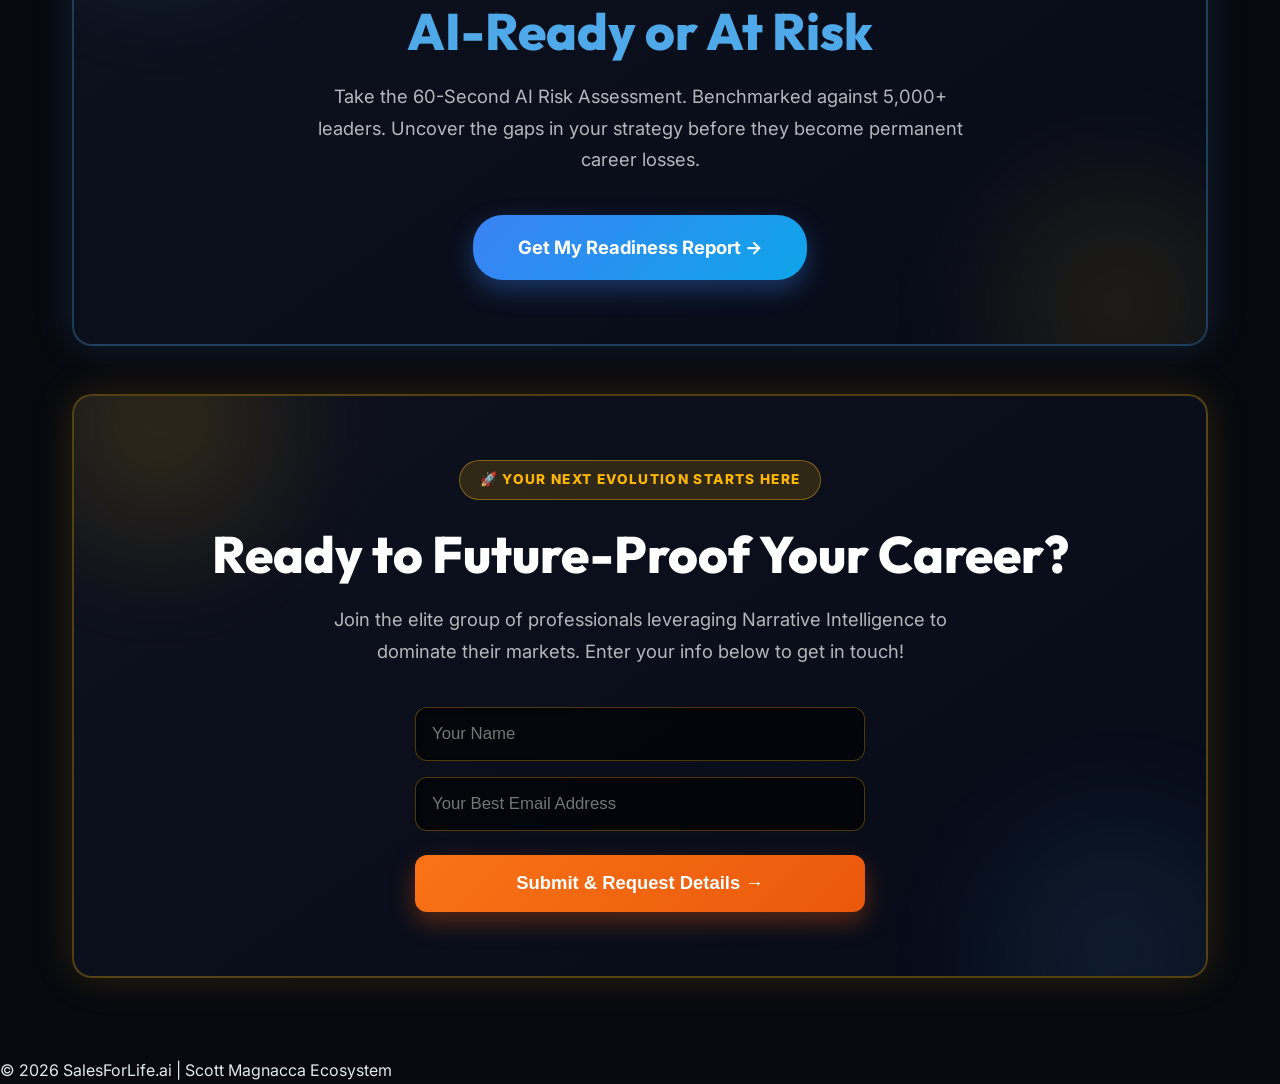
==== commit 49dcbe3c: "Update testimonial names to Olivia and Jim" ====
--- a/index.html
+++ b/index.html
@@ -349,13 +349,13 @@
                 <div style="background: var(--surface2); border: 1px solid var(--border); border-radius: 12px; overflow: hidden; width: 100%; box-shadow: 0 10px 30px rgba(0,0,0,0.3); transition: transform 0.3s;" onmouseover="this.style.transform='translateY(-5px)';" onmouseout="this.style.transform='translateY(0)';">
                     <img src="assets/GZFNL.webp" alt="GZ" style="width: 100%; aspect-ratio: 16/9; object-fit: cover;">
                     <audio src="assets/GZFNL.mp3" controls style="width: 100%; height: 40px; border-radius: 0; outline: none; margin-bottom: -4px;"></audio>
-                    <div style="padding: 0.8rem 1rem; color: #fff; font-weight: 700; font-size: 1.1rem; text-transform: uppercase; border-top: 1px solid var(--border);">GZ</div>
+                    <div style="padding: 0.8rem 1rem; color: #fff; font-weight: 700; font-size: 1.1rem; text-transform: uppercase; border-top: 1px solid var(--border);">Olivia</div>
                 </div>
                 
                 <!-- VS (Video) -->
                 <div style="background: var(--surface2); border: 1px solid var(--border); border-radius: 12px; overflow: hidden; width: 100%; box-shadow: 0 10px 30px rgba(0,0,0,0.3); transition: transform 0.3s;" onmouseover="this.style.transform='translateY(-5px)';" onmouseout="this.style.transform='translateY(0)';">
                     <video src="assets/VSFNLK2.mp4" poster="assets/VSFNLK2.webp" controls style="width: 100%; aspect-ratio: 16/9; background:#000; object-fit: cover;"></video>
-                    <div style="padding: 1rem; color: #fff; font-weight: 700; font-size: 1.1rem; text-transform: uppercase;">VS</div>
+                    <div style="padding: 1rem; color: #fff; font-weight: 700; font-size: 1.1rem; text-transform: uppercase;">Jim</div>
                 </div>
             </div>
         </div>
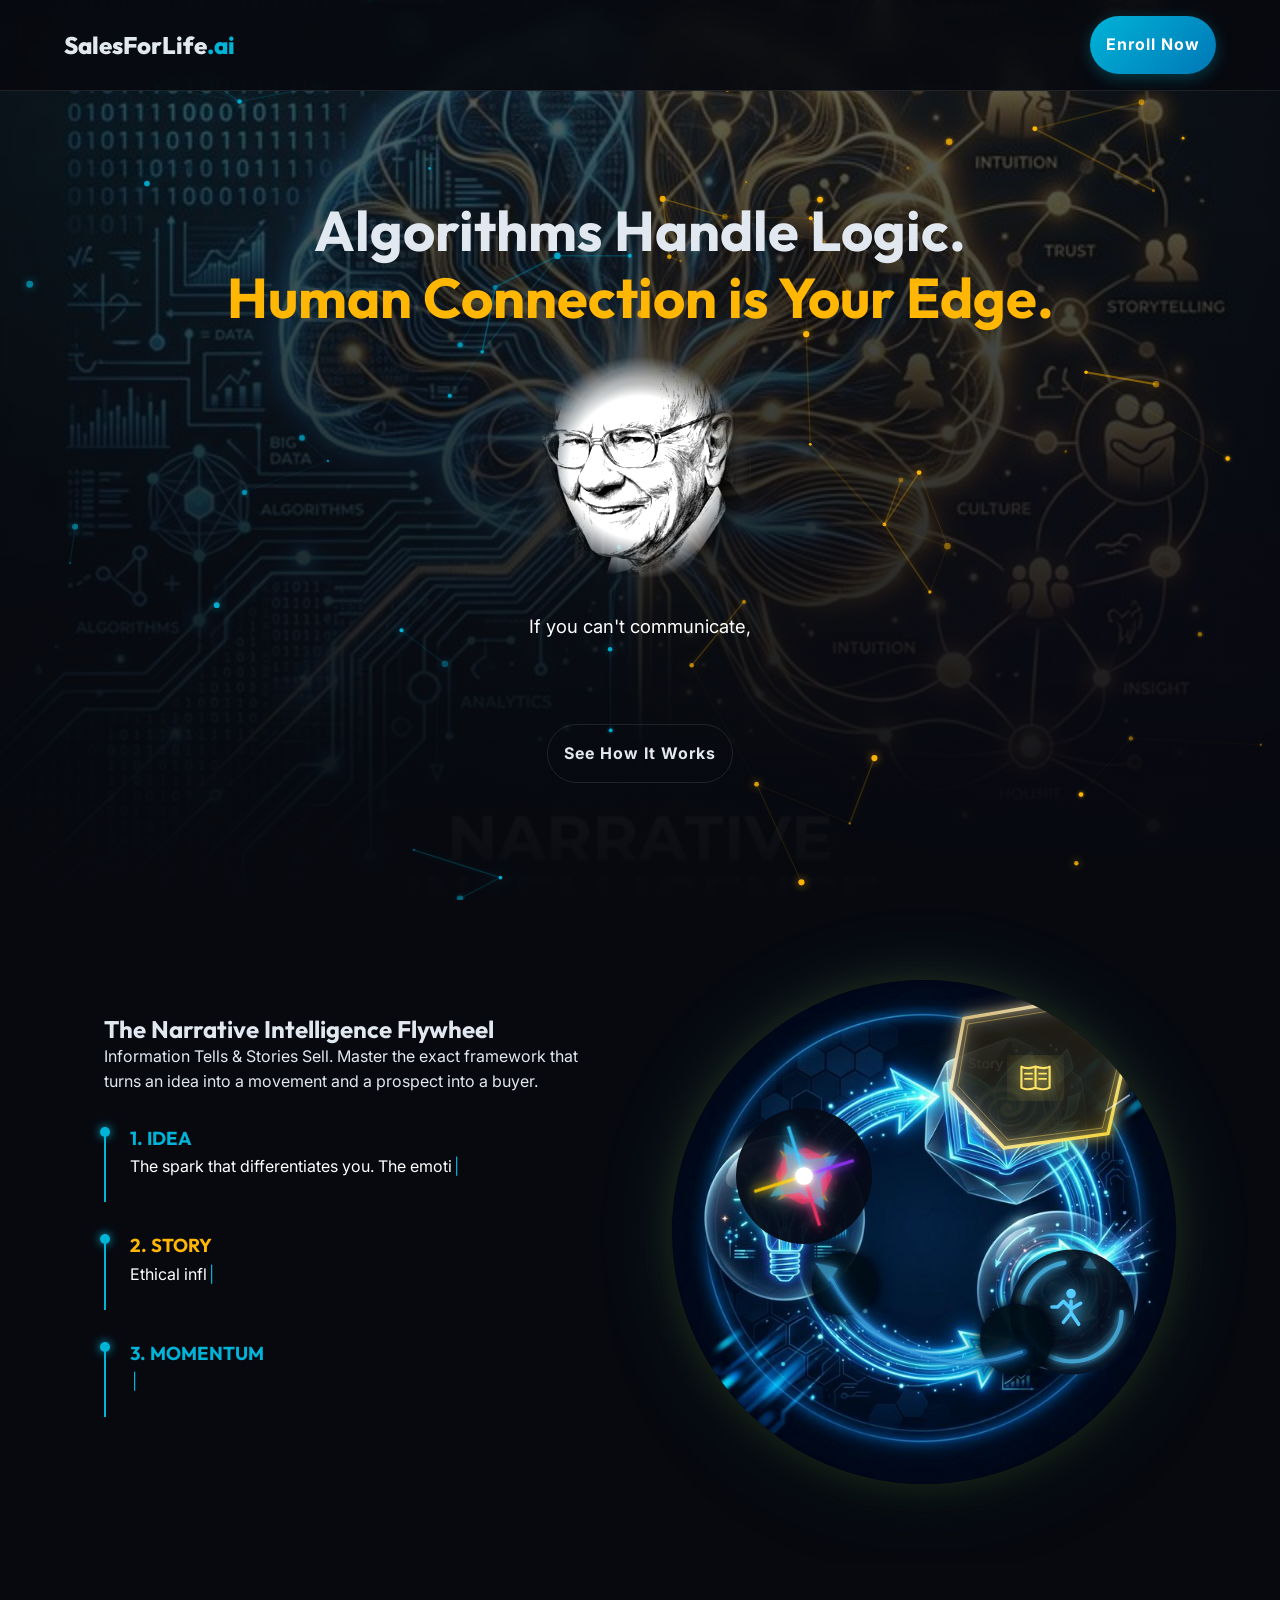
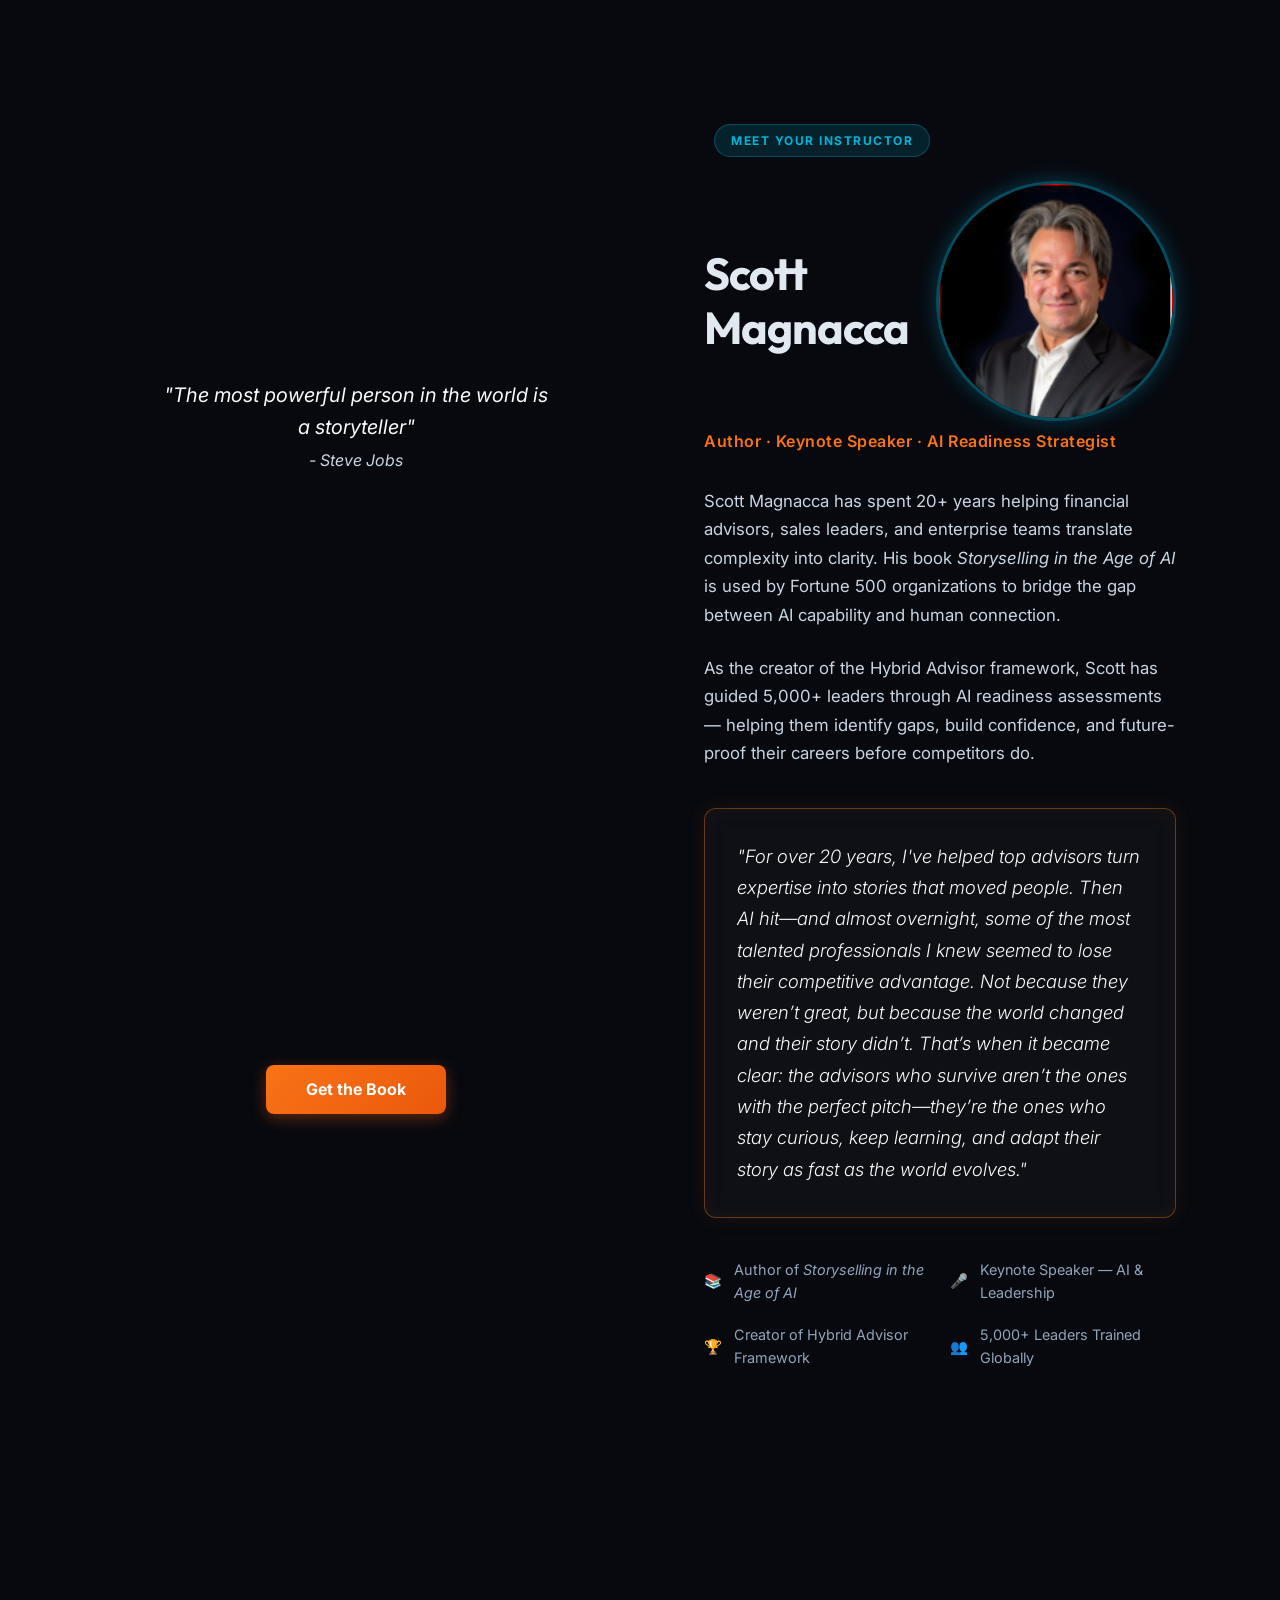
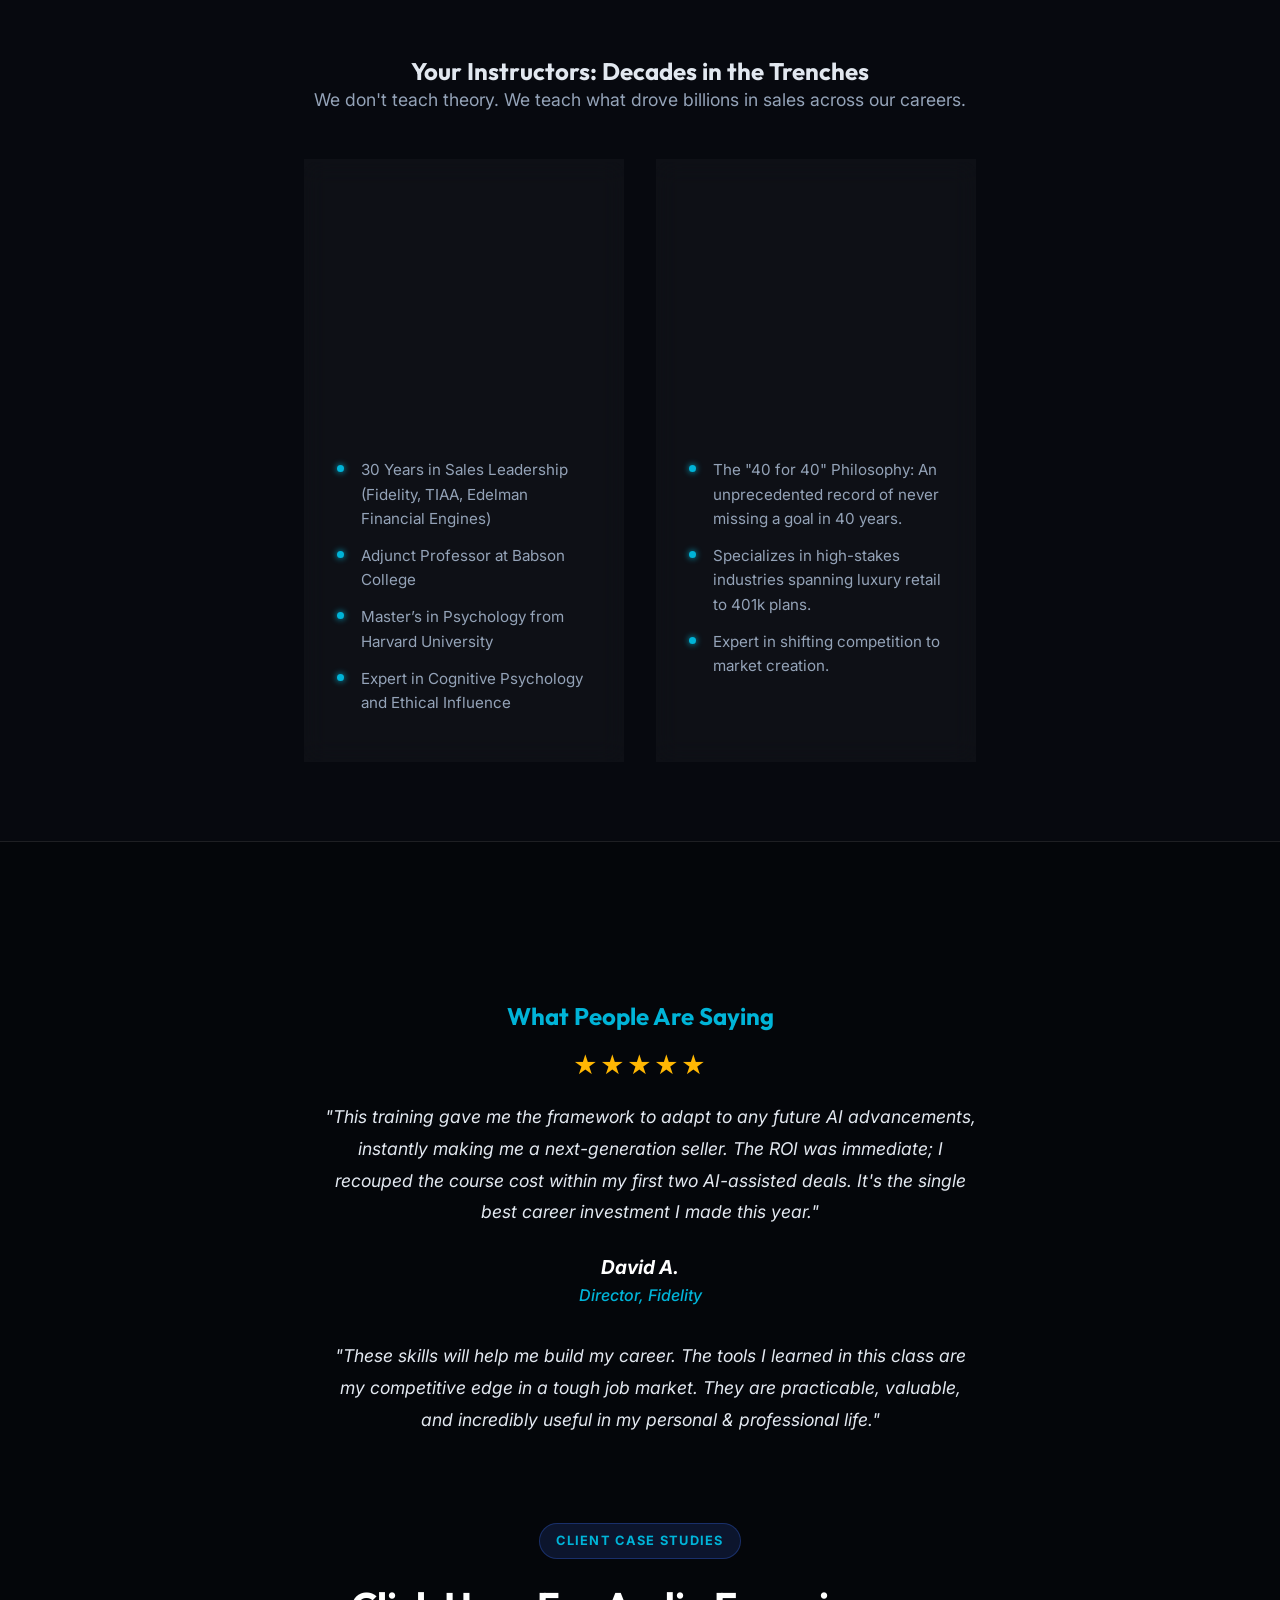
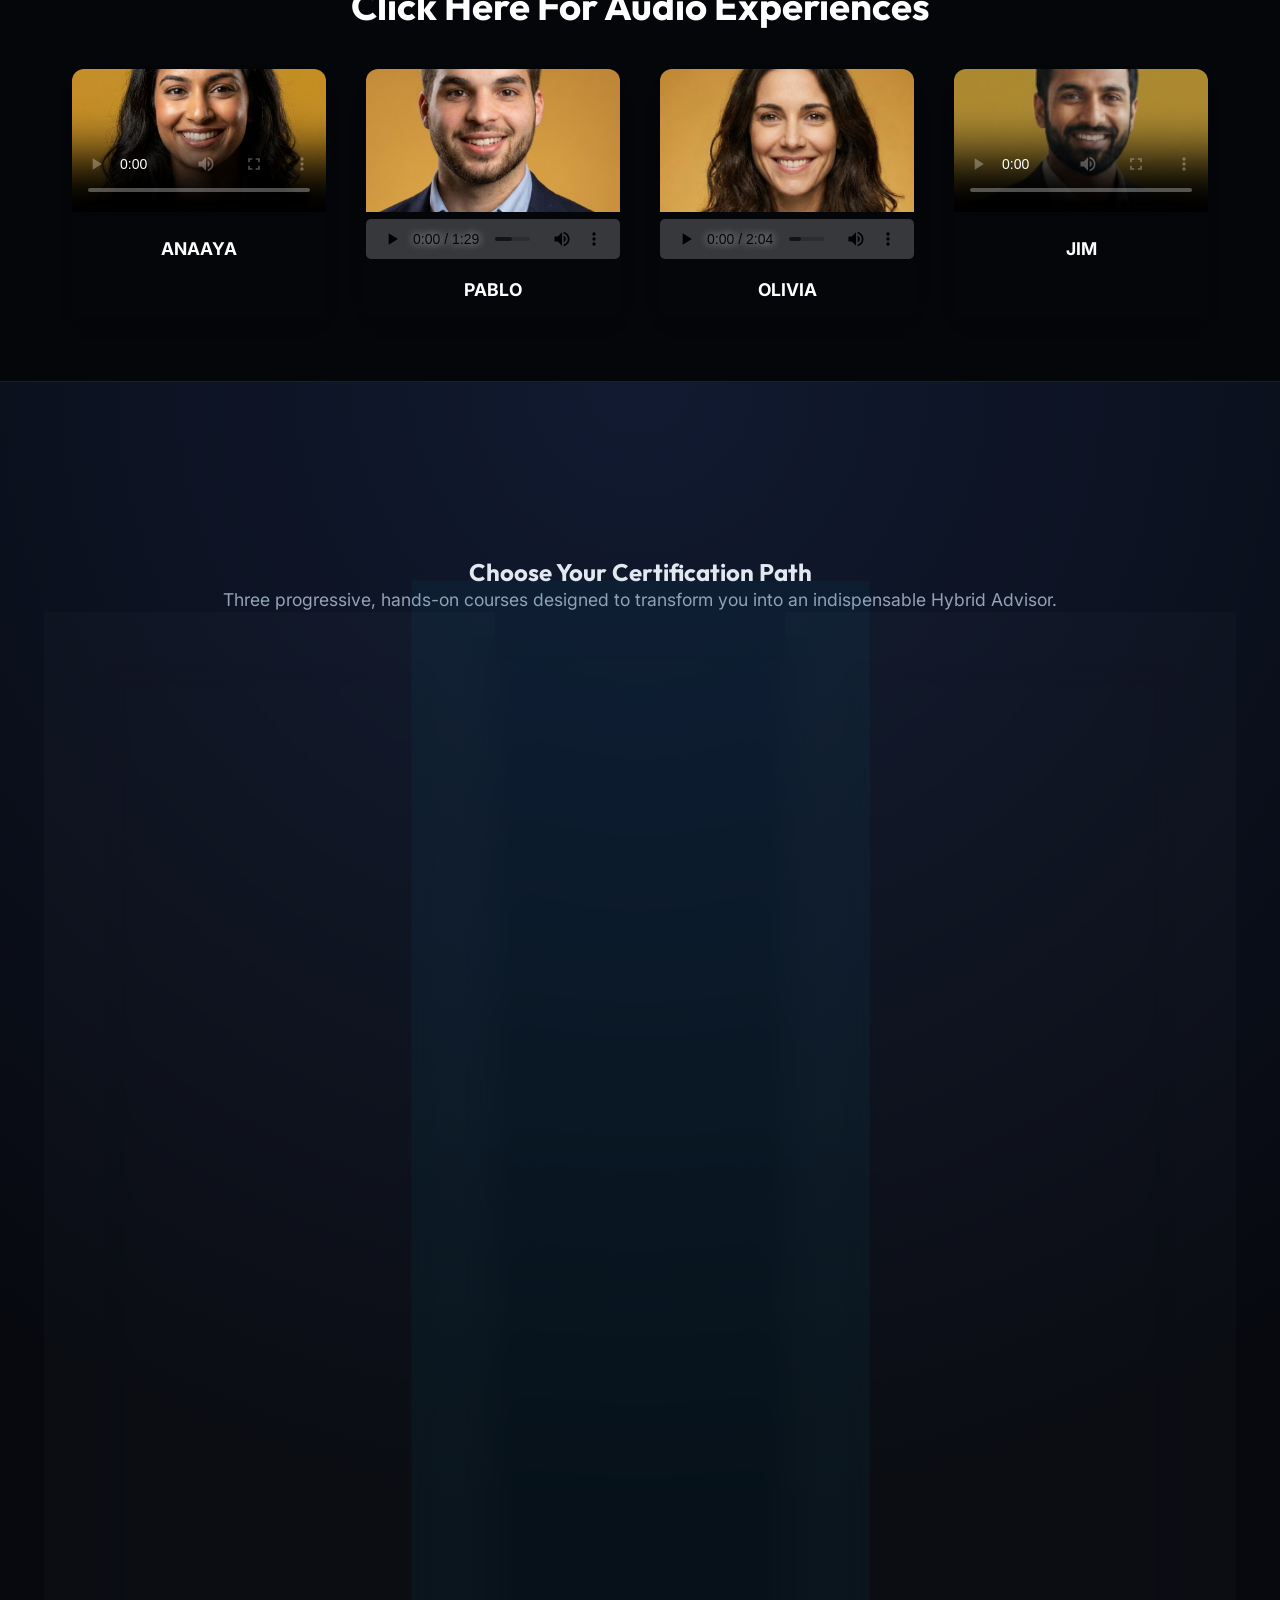
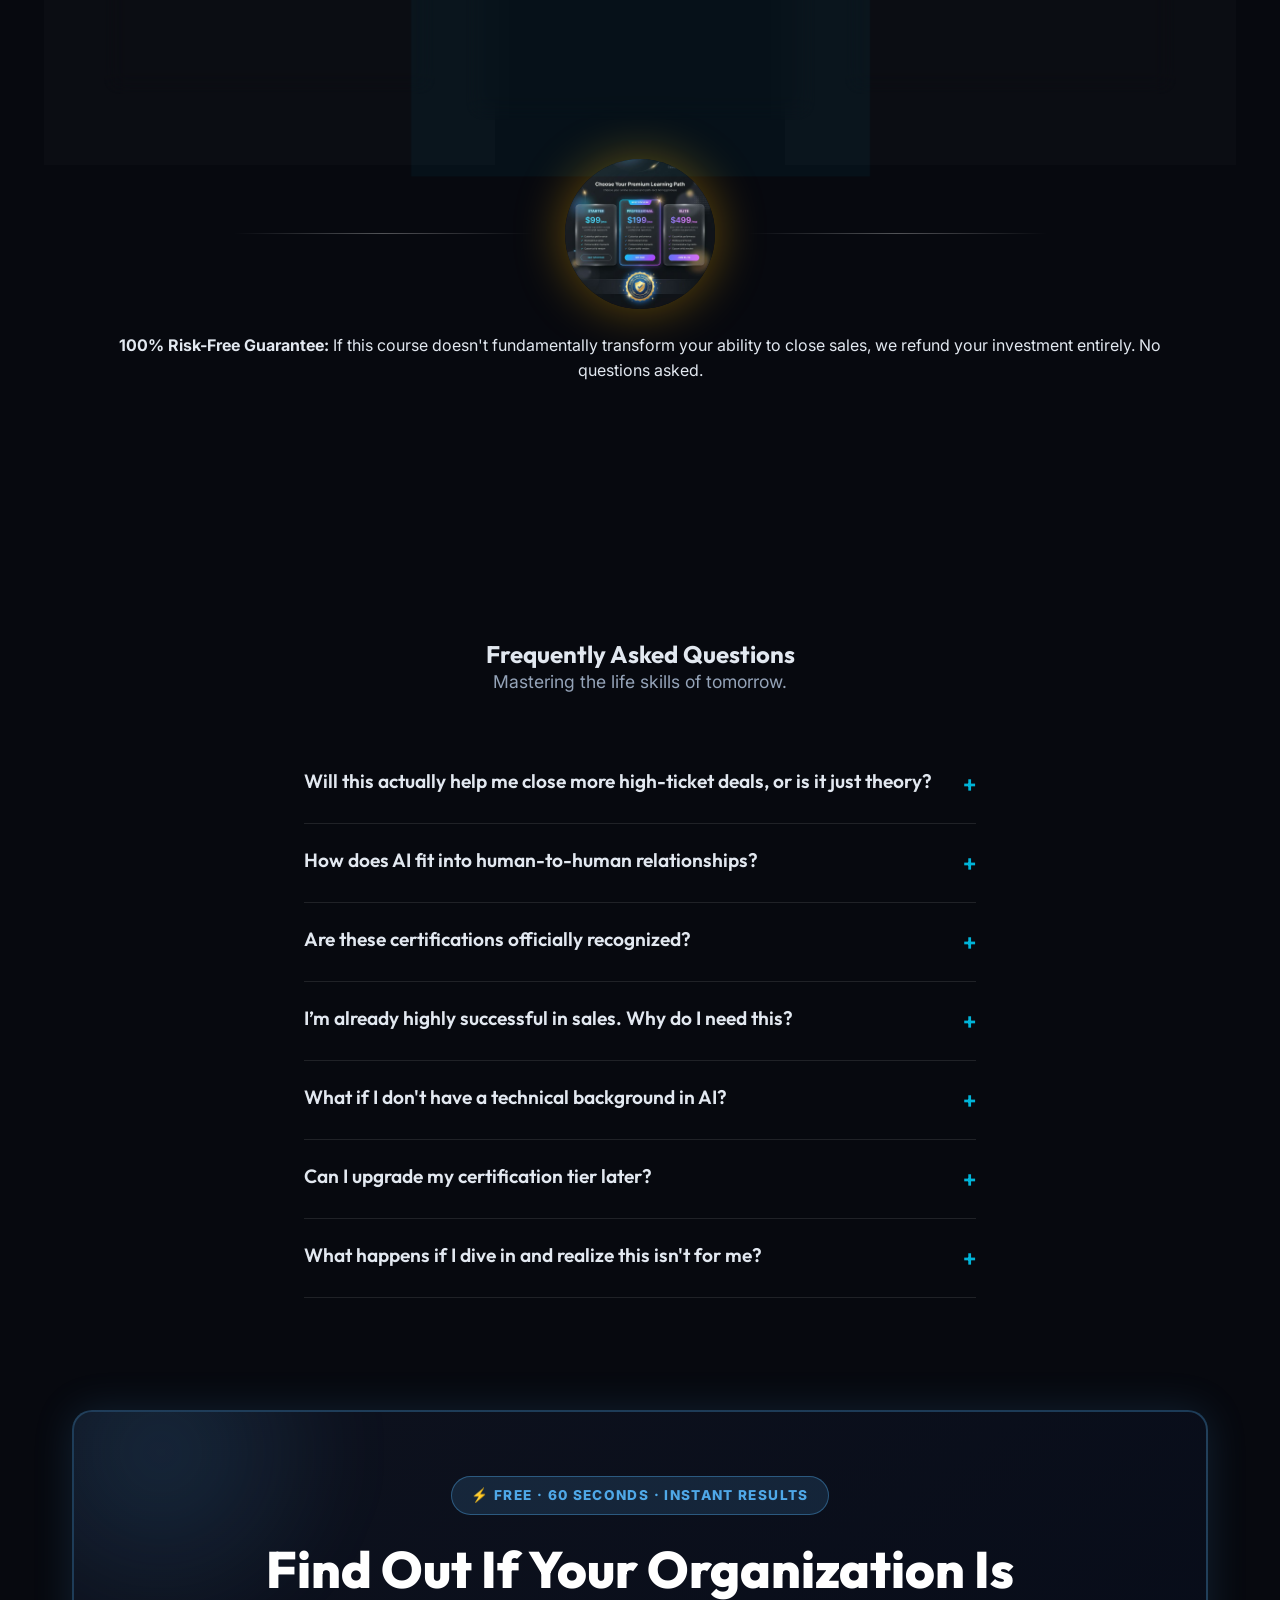
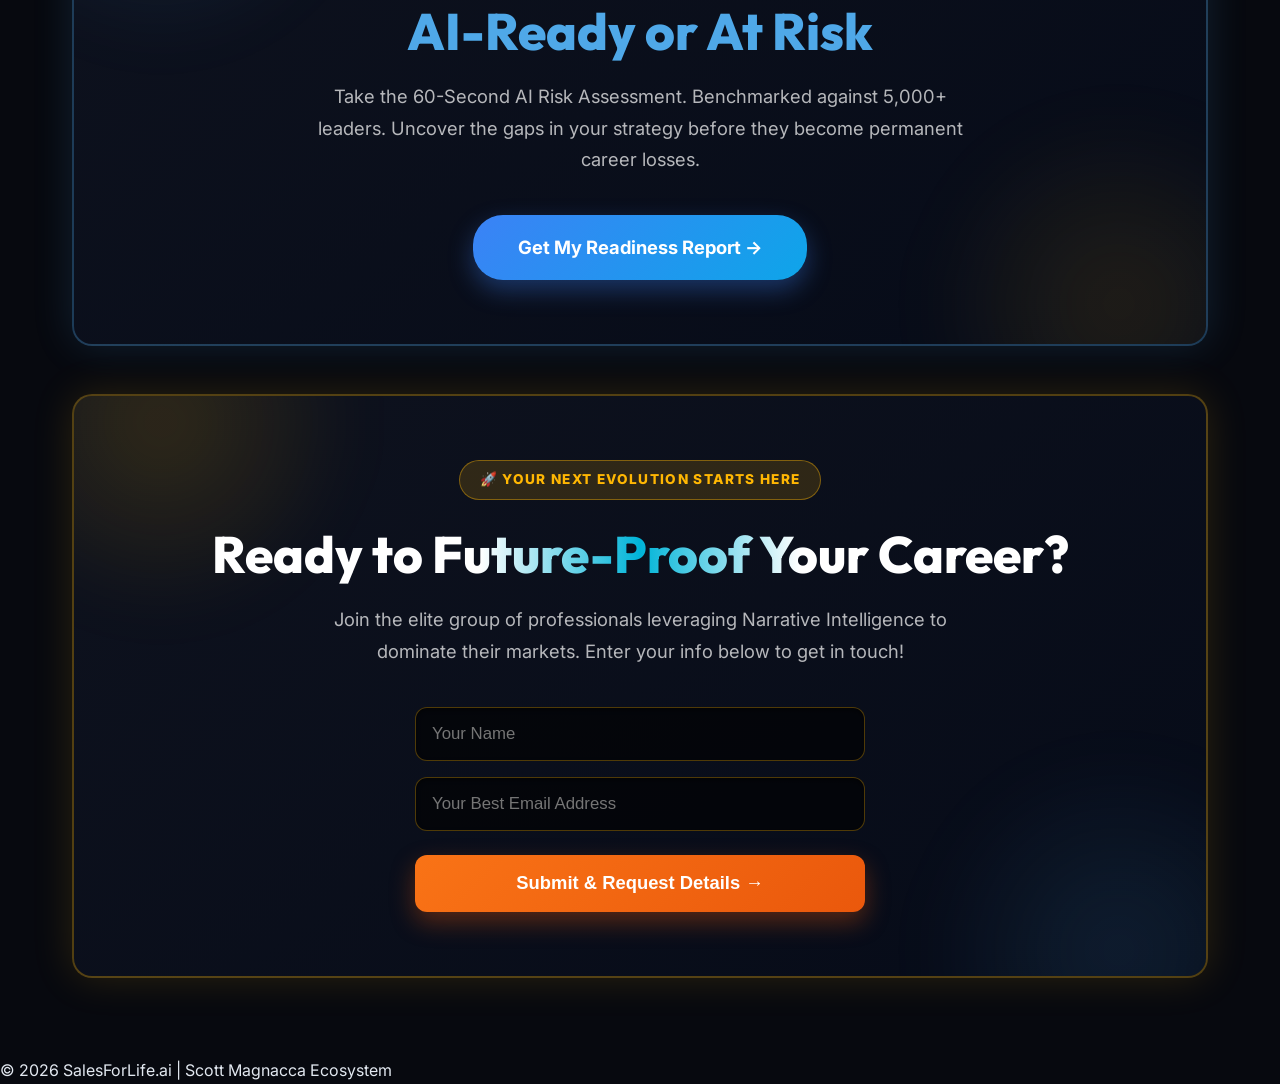
==== commit 952a5742: "Add bottom CTA wave animations and fix masterclass price" ====
--- a/index.html
+++ b/index.html
@@ -398,7 +398,7 @@
                     <div class="most-popular-badge">MOST POPULAR</div>
                     <div class="card-header text-center pt-2">
                         <h3 class="tier-title text-purple">STORYSELLING MASTERCLASS</h3>
-                        <p class="price text-glow">$2999</p>
+                        <p class="price text-glow">$1499</p>
                         <p class="format text-muted">6 Weeks (Guided Cohort)</p>
                     </div>
                     <div class="card-divider"></div>
@@ -414,7 +414,7 @@
                             <img src="assets/badge_storyselling.png" class="mini-cert shine-effect" alt="Storyselling Certification">
                             <p>Certified Storyseller<br>LinkedIn Credential</p>
                         </div>
-                        <button class="btn-primary enroll-btn full-width oval" data-course="Storyselling Masterclass" data-price="2999">JOIN THE NEXT COHORT</button>
+                        <button class="btn-primary enroll-btn full-width oval" data-course="Storyselling Masterclass" data-price="1499">JOIN THE NEXT COHORT</button>
                     </div>
                 </div>
 
@@ -536,14 +536,14 @@
 
     <!-- MOTIVATION ENROLL CTA -->
     <section class="container" style="padding: 0rem 2rem 5rem; text-align: center;">
-        <div style="background: linear-gradient(145deg, #0e121e 0%, #060b18 100%); border: 2px solid rgba(255,183,3,0.3); border-radius: 20px; padding: 4rem 2rem; position: relative; overflow: hidden; box-shadow: 0 0 40px rgba(255,183,3,0.15);">
+        <div id="future-proof-box" class="orange-border-pulse" style="background: linear-gradient(145deg, #0e121e 0%, #060b18 100%); border: 2px solid rgba(255,183,3,0.3); border-radius: 20px; padding: 4rem 2rem; position: relative; overflow: hidden; box-shadow: 0 0 40px rgba(255,183,3,0.15);">
             <!-- Ambient glowing orbs inside CTA -->
             <div style="position:absolute; top:-30%; left:-10%; width:400px; height:400px; background:radial-gradient(circle, rgba(255,183,3,0.15), transparent 70%); border-radius:50%; filter:blur(30px); pointer-events:none;"></div>
             <div style="position:absolute; bottom:-30%; right:-10%; width:400px; height:400px; background:radial-gradient(circle, rgba(79,168,232,0.12), transparent 70%); border-radius:50%; filter:blur(30px); pointer-events:none;"></div>
             
             <div style="position:relative; z-index:2;">
                 <div style="display:inline-block; background:rgba(255,183,3,0.15); color:#ffb703; padding:0.5rem 1.2rem; border-radius:20px; font-weight:800; font-size:0.85rem; letter-spacing:0.1em; margin-bottom:1.5rem; border:1px solid rgba(255,183,3,0.4);">🚀 YOUR NEXT EVOLUTION STARTS HERE</div>
-                <h2 style="font-family: 'Outfit', sans-serif; font-size: clamp(2.2rem, 4vw, 3.2rem); font-weight: 800; color: #fff; margin-bottom: 1.2rem; line-height: 1.2;">Ready to Future-Proof Your Career?</h2>
+                <h2 id="future-proof-text" style="font-family: 'Outfit', sans-serif; font-size: clamp(2.2rem, 4vw, 3.2rem); font-weight: 800; margin-bottom: 1.2rem; line-height: 1.2; color: #ffffff;">Ready to Future-Proof Your Career?</h2>
                 <p style="color: rgba(255,255,255,0.7); font-size: 1.15rem; max-width: 650px; margin: 0 auto 2.5rem; line-height: 1.7;">Join the elite group of professionals leveraging Narrative Intelligence to dominate their markets. Enter your info below to get in touch!</p>
                 
                 <form name="bottom-contact" data-netlify="true" style="display: flex; flex-direction: column; gap: 1rem; max-width: 450px; margin: 0 auto;">
--- a/styles.css
+++ b/styles.css
@@ -683,3 +683,54 @@
 .buffett-sketch.active { opacity: 1 !important; clip-path: circle(100% at 50% 50%) !important; z-index: 2; }
 .shading-pencil { display: none !important; }
 
+/* Bottom Contact CTA Animations */
+.text-wave-animation {
+    background: linear-gradient(
+        270deg, 
+        #ffffff 0%, 
+        #ffffff 40%, 
+        #00b4d8 50%, 
+        #ea580c 60%, 
+        #ffffff 100%
+    );
+    background-size: 300% 100%;
+    color: transparent;
+    -webkit-background-clip: text;
+    background-clip: text;
+    animation: textWave 4s infinite linear;
+}
+
+@keyframes textWave {
+    0% { background-position: 200% 50%; }
+    100% { background-position: -100% 50%; }
+}
+
+.orange-heartbeat-glow {
+    border: 1px solid rgba(234, 88, 12, 0.3) !important;
+    animation: orangeHeartbeat 4s infinite ease-in-out;
+}
+
+@keyframes orangeHeartbeat {
+    0%   { box-shadow: 0 30px 60px rgba(0,0,0,0.5), 0 0 15px rgba(234, 88, 12, 0.1); }
+    15%  { box-shadow: 0 30px 60px rgba(0,0,0,0.5), 0 0 45px rgba(234, 88, 12, 0.6); border-color: rgba(234, 88, 12, 0.9) !important; }
+    30%  { box-shadow: 0 30px 60px rgba(0,0,0,0.5), 0 0 20px rgba(234, 88, 12, 0.2); border-color: rgba(234, 88, 12, 0.4) !important; }
+    45%  { box-shadow: 0 30px 60px rgba(0,0,0,0.5), 0 0 55px rgba(234, 88, 12, 0.8); border-color: rgba(234, 88, 12, 1.0) !important; }
+    100% { box-shadow: 0 30px 60px rgba(0,0,0,0.5), 0 0 15px rgba(234, 88, 12, 0.1); }
+}
+
+.orange-border-pulse {
+    animation: orangeBorderPulse 4s infinite ease-in-out;
+}
+
+@keyframes orangeBorderPulse {
+    0% { border-color: rgba(234, 88, 12, 0.2) !important; box-shadow: 0 0 40px rgba(234, 88, 12, 0.05) !important; }
+    50% { border-color: rgba(234, 88, 12, 0.9) !important; box-shadow: 0 0 60px rgba(234, 88, 12, 0.4) !important; }
+    100% { border-color: rgba(234, 88, 12, 0.2) !important; box-shadow: 0 0 40px rgba(234, 88, 12, 0.05) !important; }
+}
+
+.waveform-base {
+    background-size: 300% 100% !important;
+    color: transparent !important;
+    -webkit-background-clip: text !important;
+    background-clip: text !important;
+}
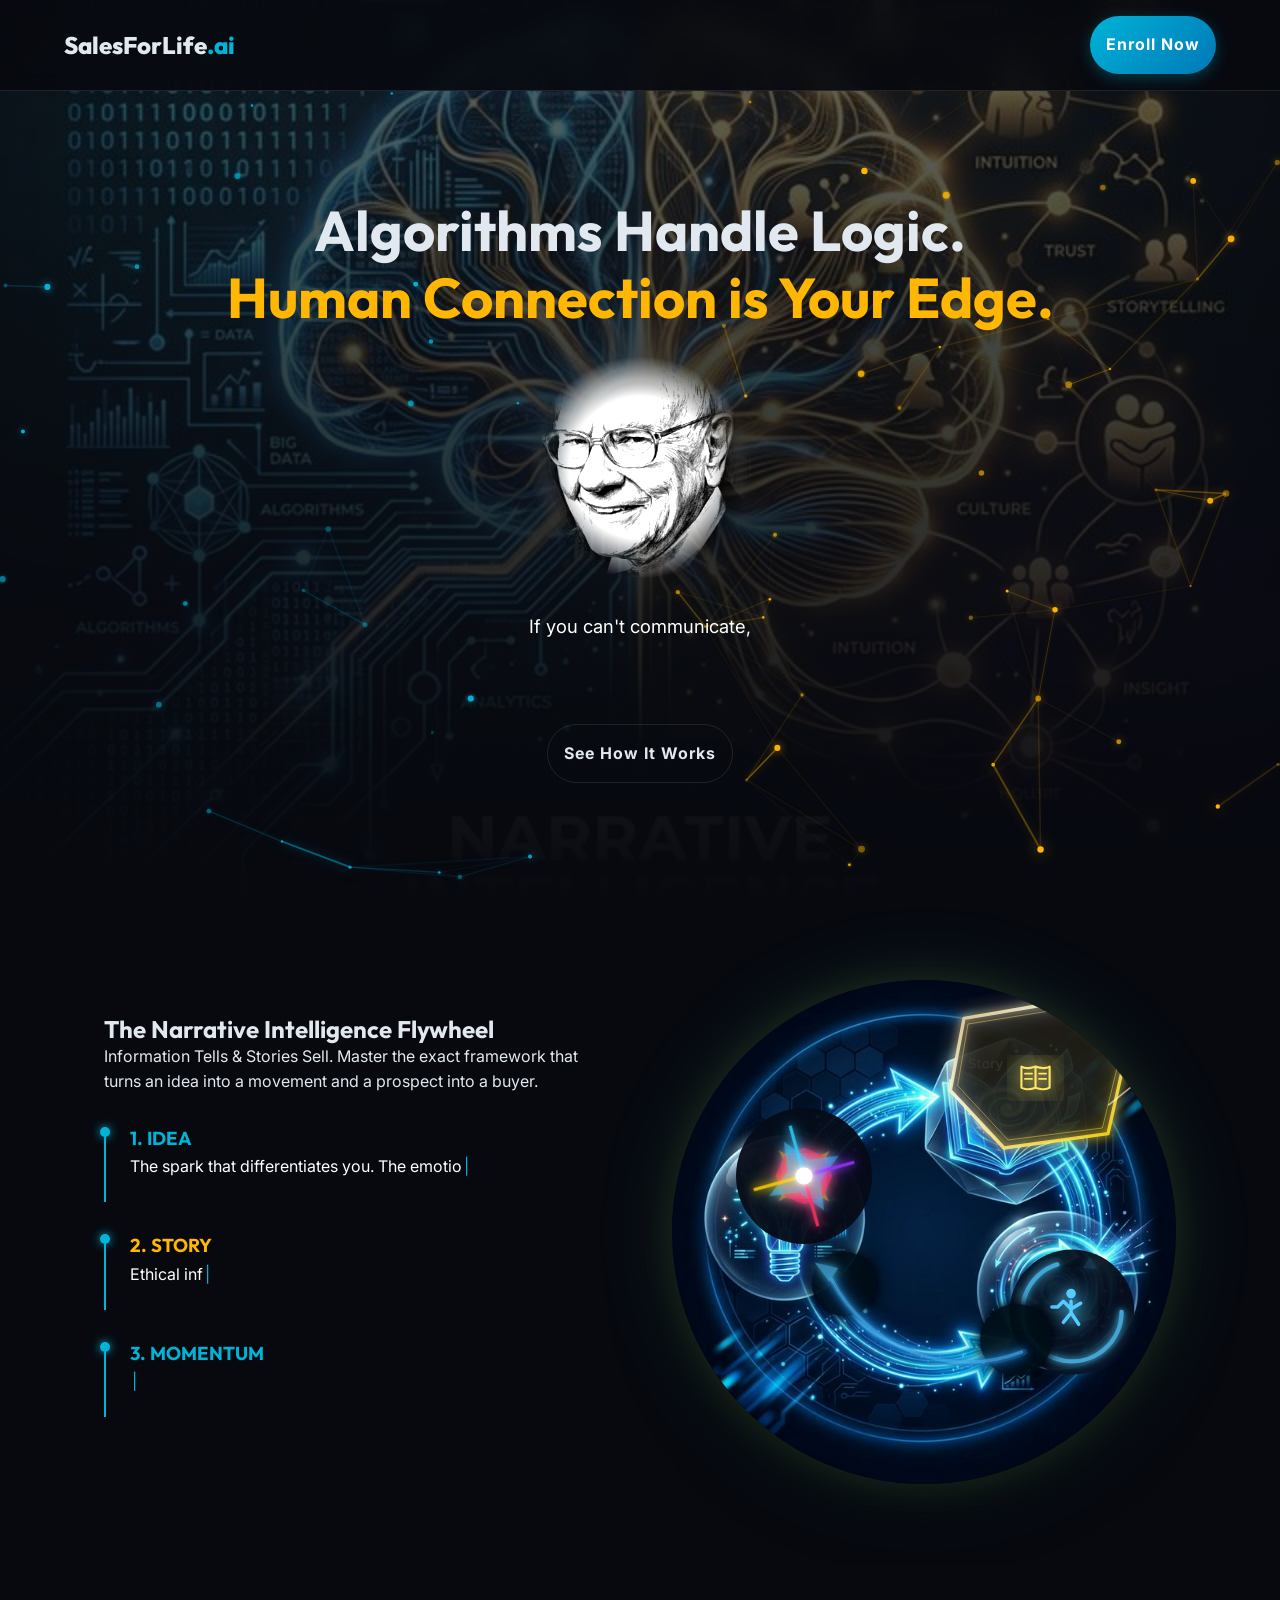
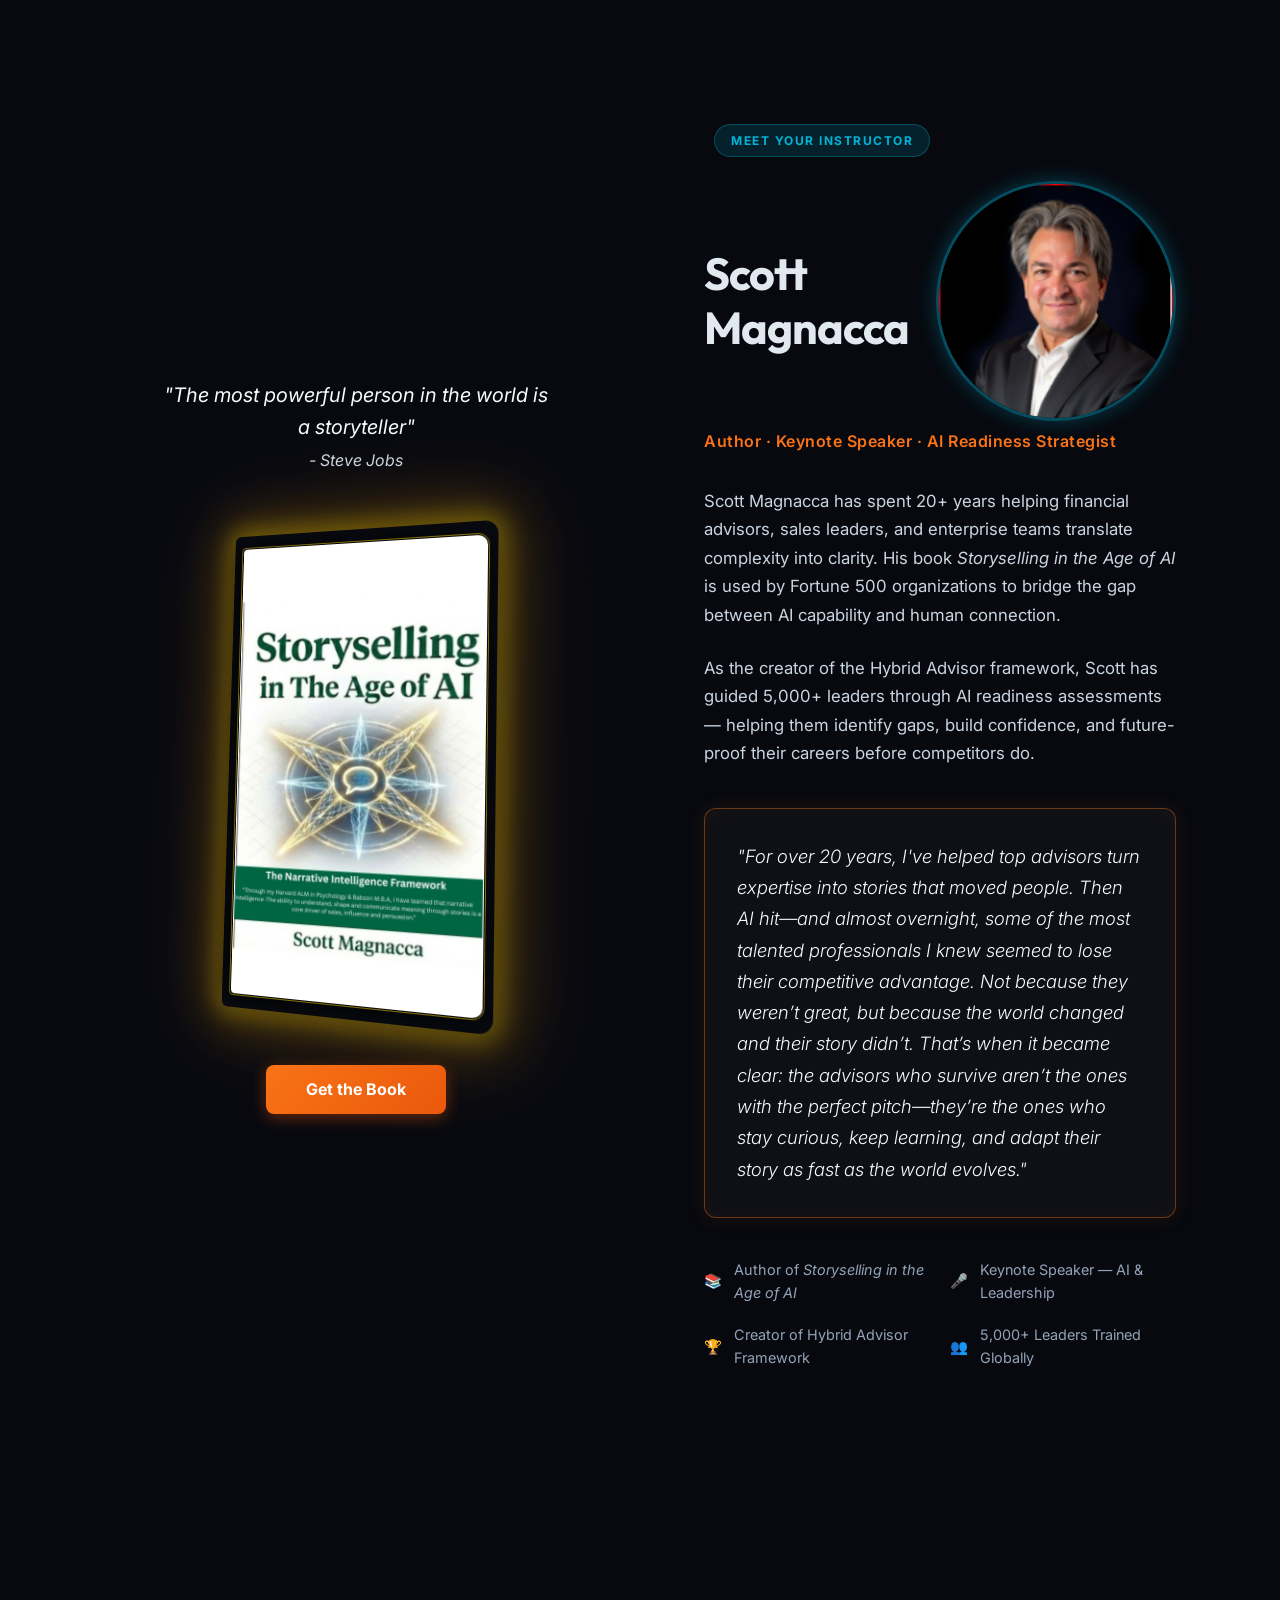
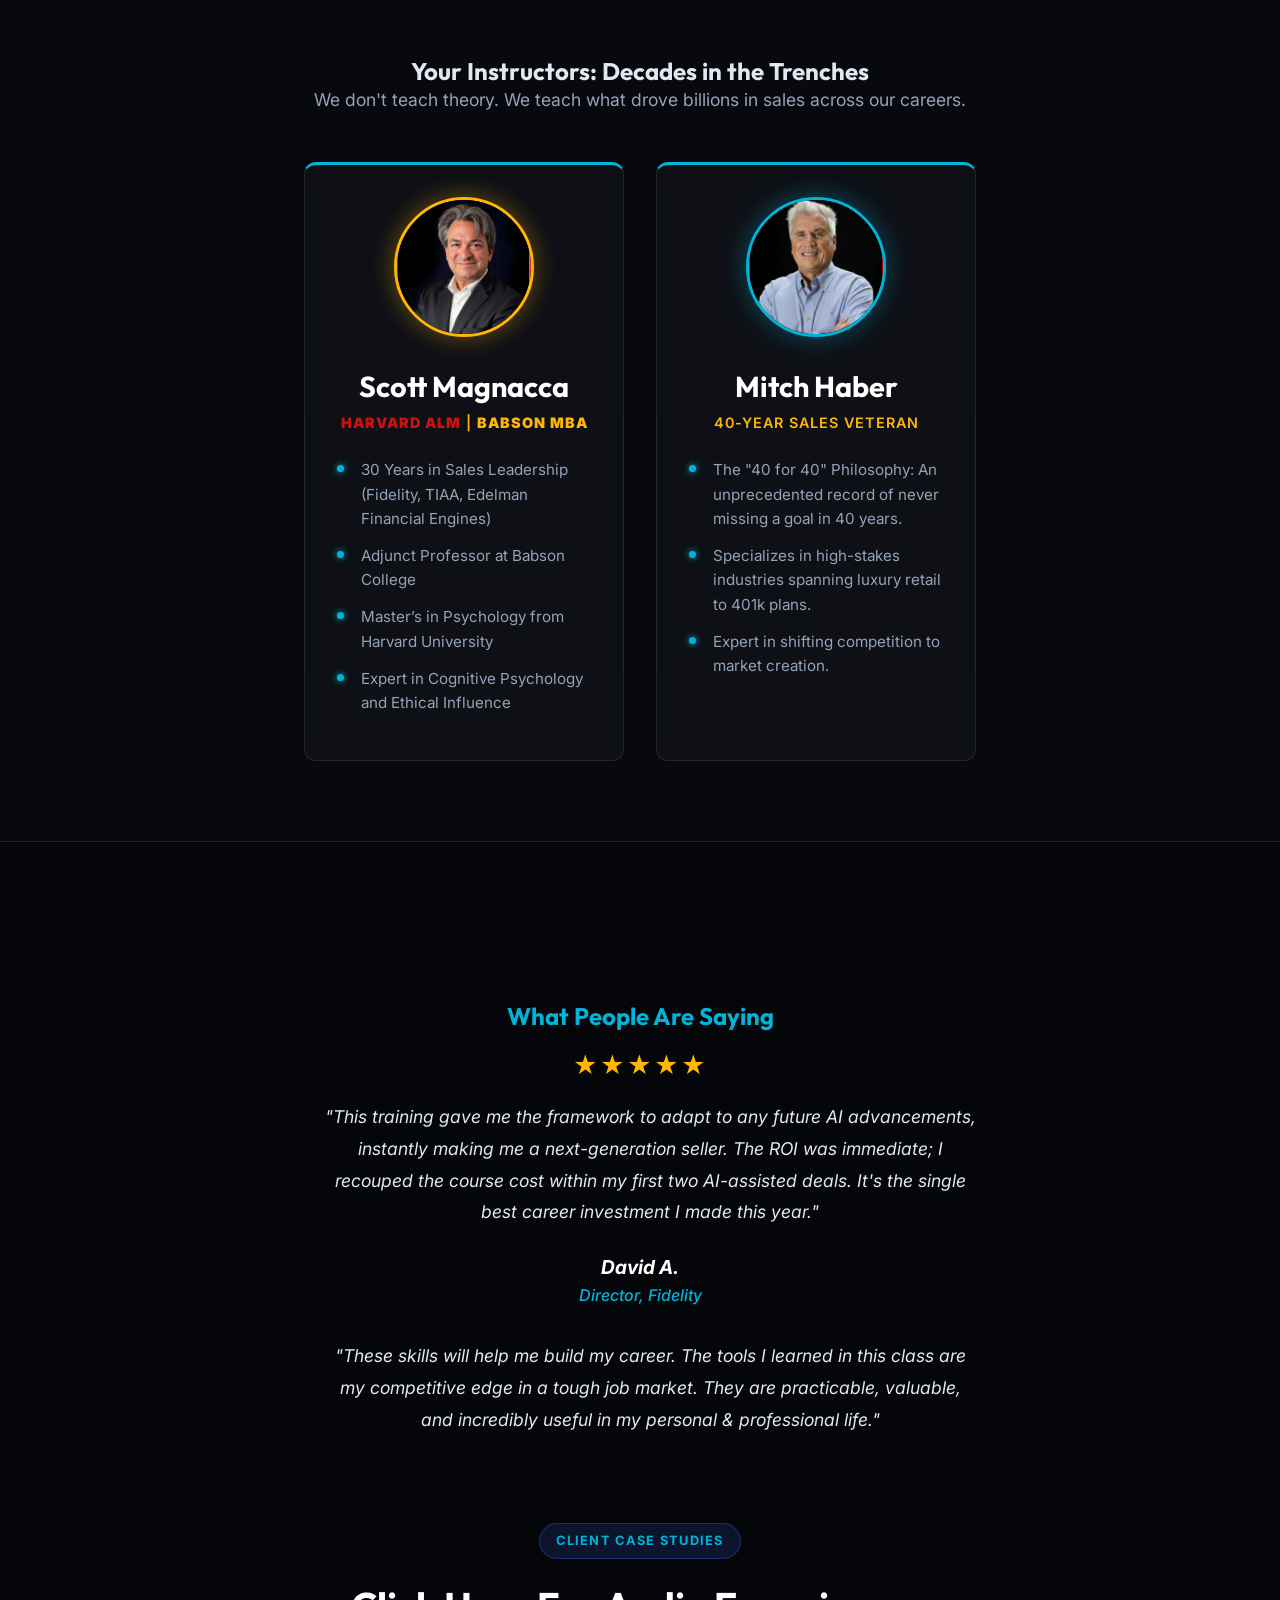
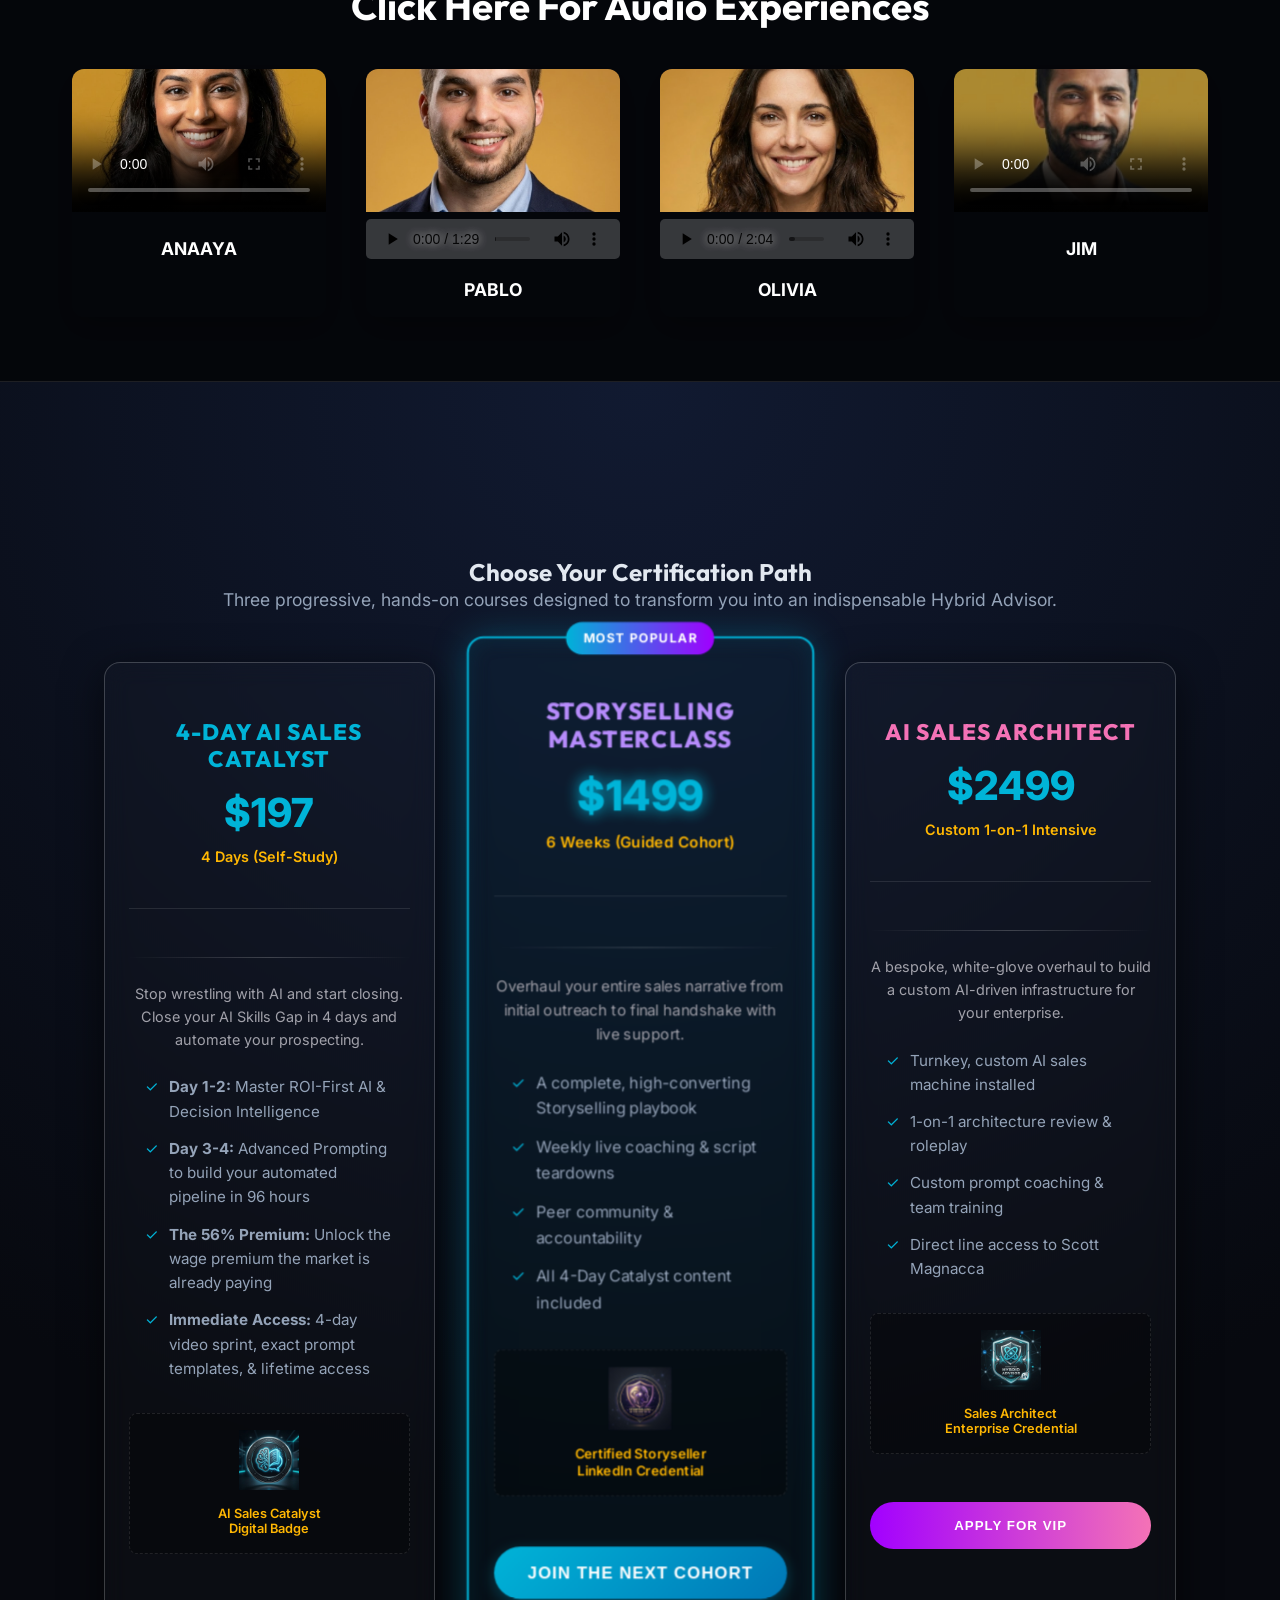
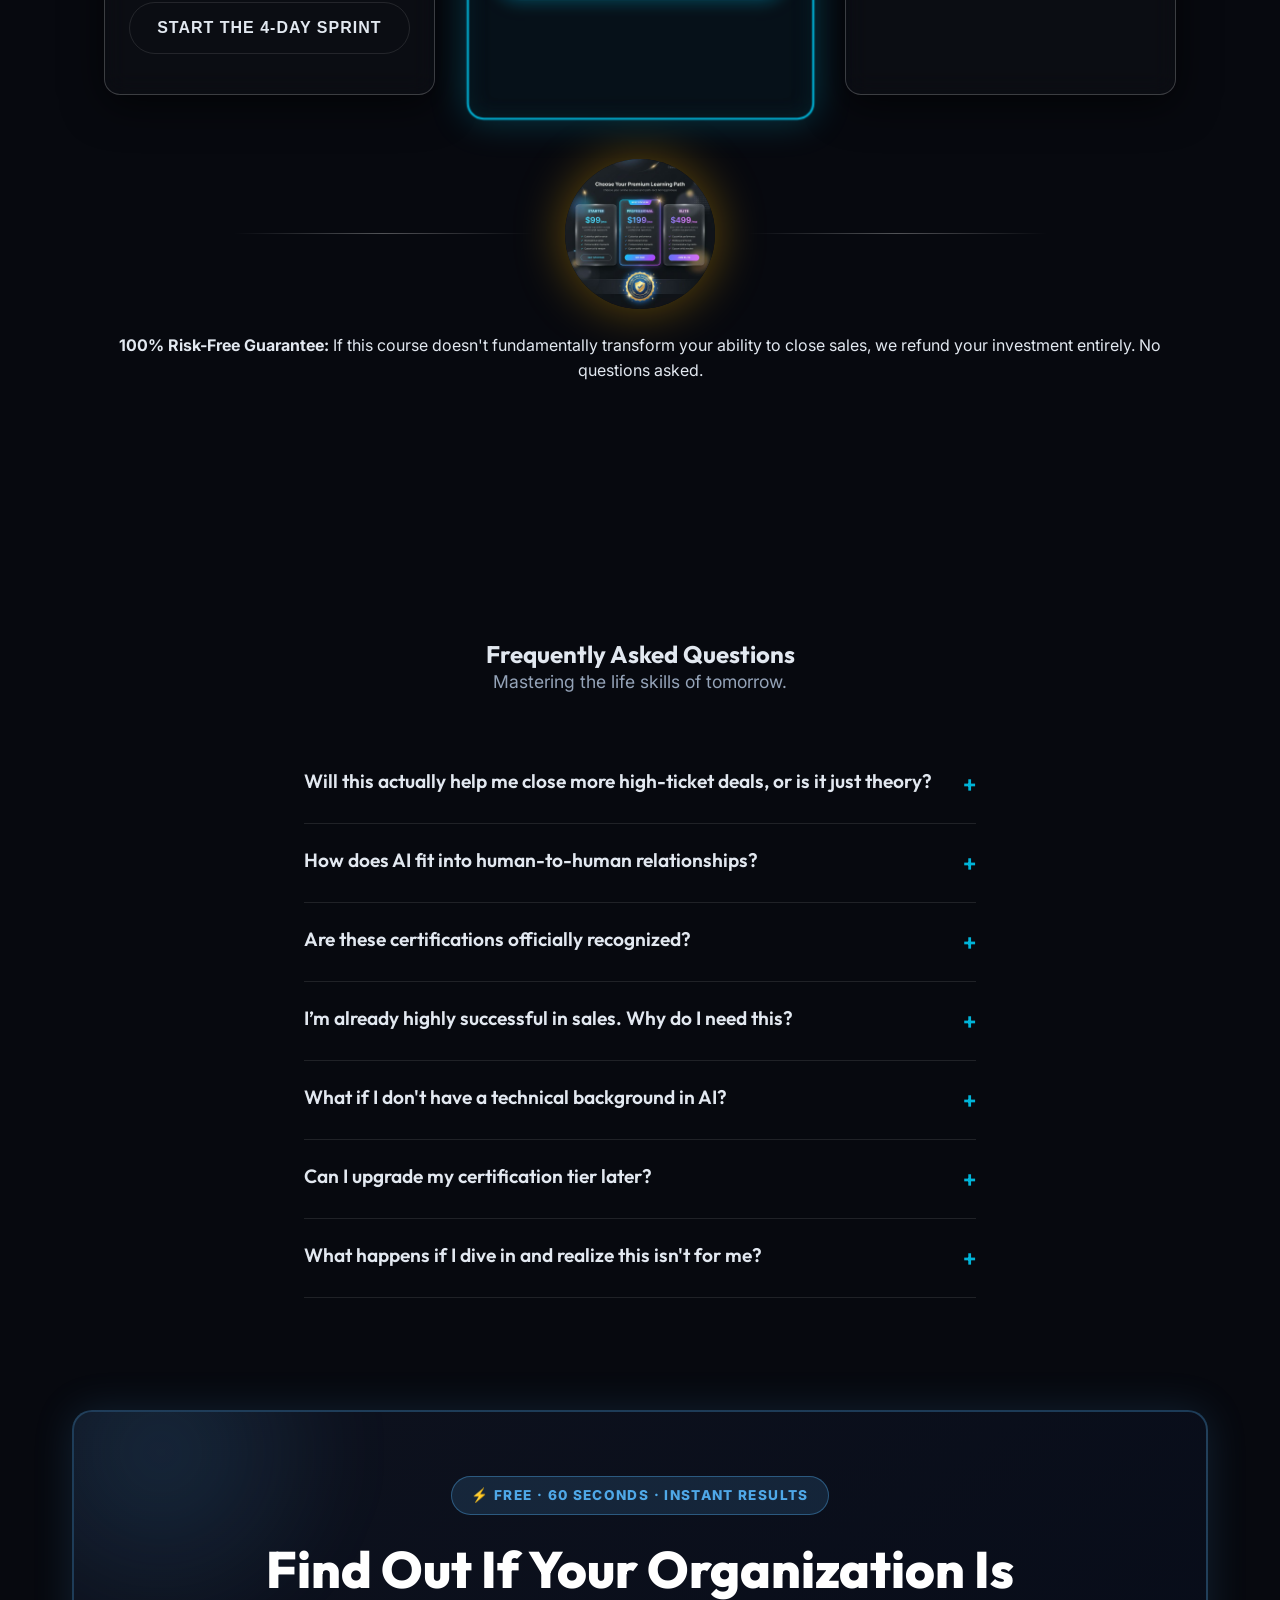
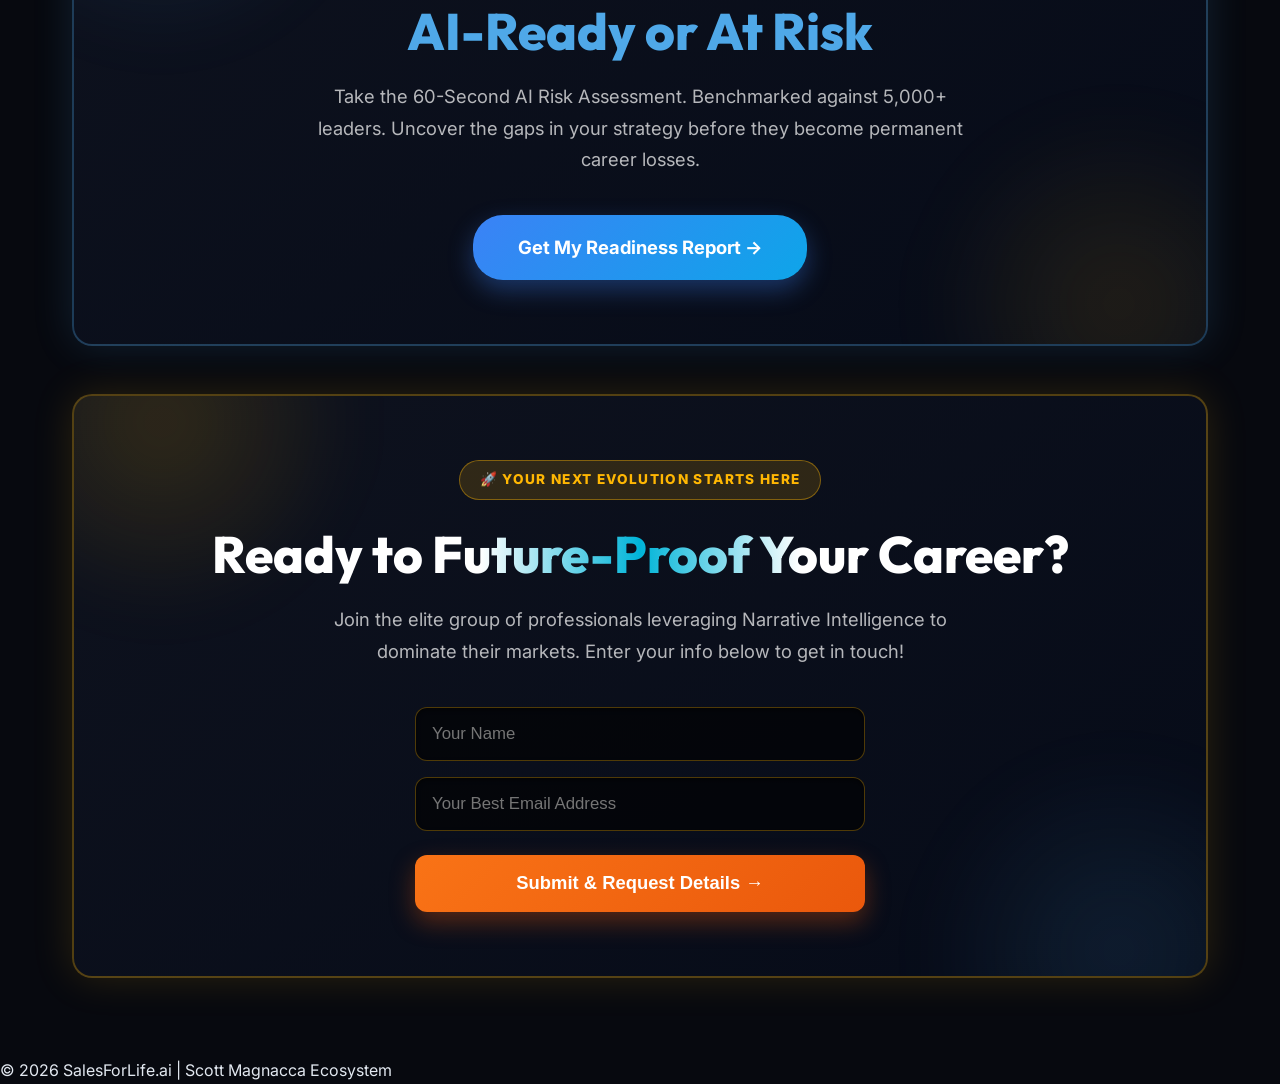
==== commit 9cde7a3d: "Fix Get the Book button to link directly to Amazon Updated the orange hero CTA from an internal anch" ====
--- a/index.html
+++ b/index.html
@@ -243,7 +243,7 @@
                     <img src="assets/book.png" alt="Storyselling in the Age of AI Book Cover" class="book-cover-3d">
                   </div>
                 </div>
-                <a href="#pathways" class="btn-primary" style="position: relative; z-index: 2; background: linear-gradient(135deg, #f97316 0%, #ea580c 100%); border:none; padding: 12px 40px; border-radius: 8px; margin-top: 2rem; display: inline-block; font-weight: bold; box-shadow: 0 4px 15px rgba(234, 88, 12, 0.4);">Get the Book</a>
+                <a href="https://a.co/d/06NBqLiA" target="_blank" rel="noopener noreferrer" class="btn-primary" style="position: relative; z-index: 2; background: linear-gradient(135deg, #f97316 0%, #ea580c 100%); border:none; padding: 12px 40px; border-radius: 8px; margin-top: 2rem; display: inline-block; font-weight: bold; box-shadow: 0 4px 15px rgba(234, 88, 12, 0.4);">Get the Book</a>
             </div>
             
             <div class="book-content" style="padding-left: 2rem;">
